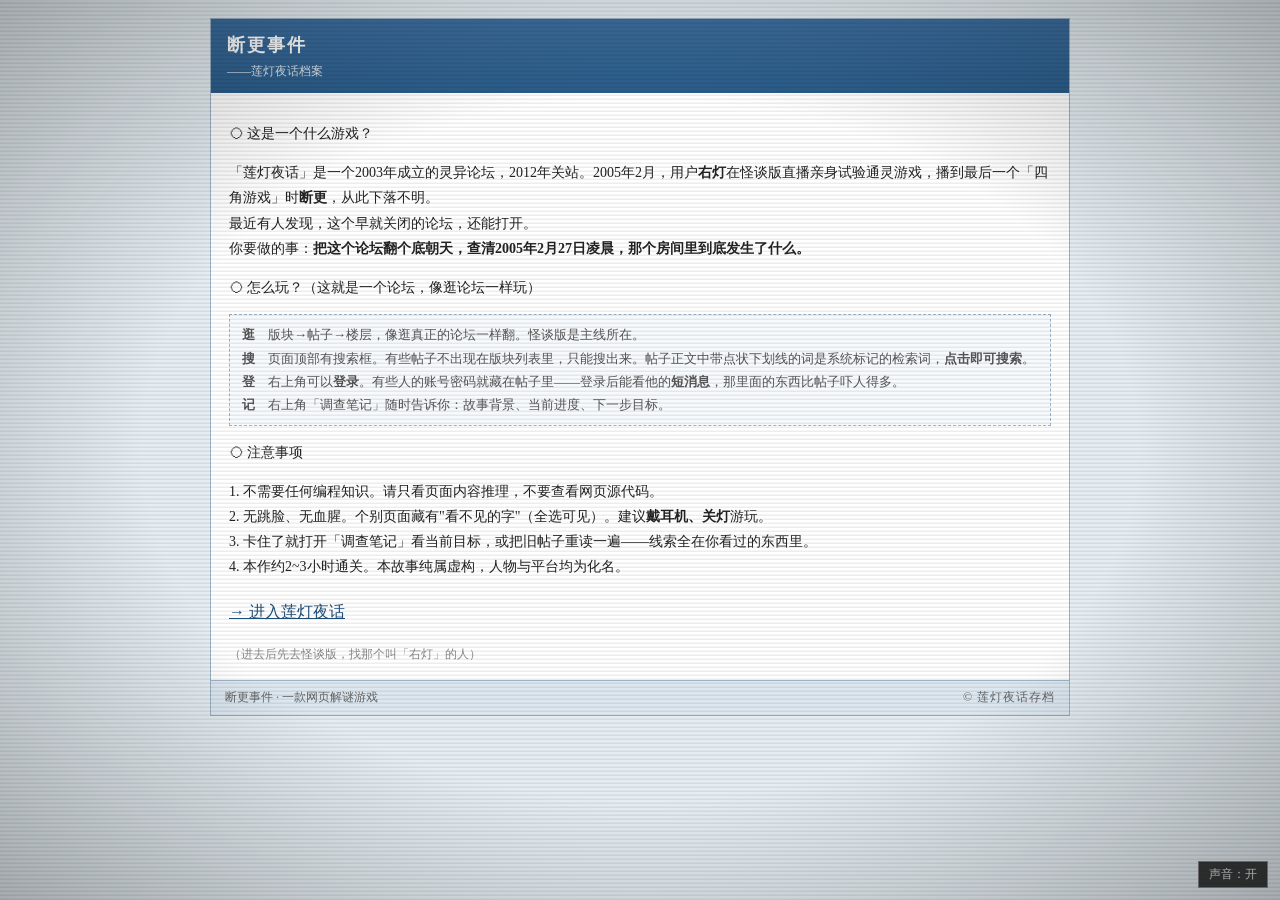
==== site/index.html @ c98d0acc "断更事件：网页恐怖解谜游戏（论坛SPA完整版） - 仿2005 Discuz! 论坛SPA：版块/帖子/登录/短消息/回收站/搜索 - 左央事件化名改编：主帖断更失踪 + 36份关键文档 + 第37楼" ====
<!DOCTYPE html>
<html lang="zh-CN">
<head>
<meta charset="UTF-8">
<title>断更事件——莲灯夜话档案</title>
<link rel="stylesheet" href="assets/style.css">
</head>
<body class="t1">
<div class="wrap">
  <div class="site-head">
    <div class="site-name">断更事件</div>
    <div class="site-sub">——莲灯夜话档案</div>
  </div>
  <div class="content">
    <p style="margin:14px 0;">◯ 这是一个什么游戏？</p>
    <p>「莲灯夜话」是一个2003年成立的灵异论坛，2012年关站。2005年2月，用户<b>右灯</b>在怪谈版直播亲身试验通灵游戏，播到最后一个「四角游戏」时<b>断更</b>，从此下落不明。</p>
    <p>最近有人发现，这个早就关闭的论坛，还能打开。</p>
    <p>你要做的事：<b>把这个论坛翻个底朝天，查清2005年2月27日凌晨，那个房间里到底发生了什么。</b></p>

    <p style="margin:14px 0;">◯ 怎么玩？（这就是一个论坛，像逛论坛一样玩）</p>
    <div class="quote">
      <p><b>逛</b>　版块→帖子→楼层，像逛真正的论坛一样翻。怪谈版是主线所在。</p>
      <p><b>搜</b>　页面顶部有搜索框。有些帖子不出现在版块列表里，只能搜出来。帖子正文中带<span class="hw">点状下划线</span>的词是系统标记的检索词，<b>点击即可搜索</b>。</p>
      <p><b>登</b>　右上角可以<b>登录</b>。有些人的账号密码就藏在帖子里——登录后能看他的<b>短消息</b>，那里面的东西比帖子吓人得多。</p>
      <p><b>记</b>　右上角「调查笔记」随时告诉你：故事背景、当前进度、下一步目标。</p>
    </div>

    <p style="margin:14px 0;">◯ 注意事项</p>
    <p>1. 不需要任何编程知识。请只看页面内容推理，不要查看网页源代码。</p>
    <p>2. 无跳脸、无血腥。个别页面藏有"看不见的字"（全选可见）。建议<b>戴耳机、关灯</b>游玩。</p>
    <p>3. 卡住了就打开「调查笔记」看当前目标，或把旧帖子重读一遍——线索全在你看过的东西里。</p>
    <p>4. 本作约2~3小时通关。本故事纯属虚构，人物与平台均为化名。</p>

    <p style="margin:18px 0; font-size:16px;"><a href="bbs/index.html">→ 进入莲灯夜话</a></p>
    <p class="stamp">（进去后先去怪谈版，找那个叫「右灯」的人）</p>
  </div>
  <div class="site-foot">
    <span>断更事件 · 一款网页解谜游戏</span>
    <span class="pager">© 莲灯夜话存档</span>
  </div>
</div>

<script src="assets/audio.js"></script>
</body>
</html>
---- site/assets/style.css ----
/* ===== 莲灯夜话存档站 · 三层主题 ===== */
/* T1: 2005年论坛正常配色 / T2: 陈旧暗黄 / T3: 崩坏暗红 */

* { margin: 0; padding: 0; box-sizing: border-box; }

body {
  font-family: SimSun, 宋体, serif;
  font-size: 14px;
  line-height: 1.8;
  background: #E5EDF2;
  color: #222;
}

.wrap {
  max-width: 860px;
  margin: 18px auto;
  background: #fff;
  border: 1px solid #9DB3C5;
}

/* --- 顶部 --- */
.site-head {
  background: linear-gradient(#3D6E9E, #2B5D8A);
  color: #fff;
  padding: 10px 16px;
}
.site-head .site-name { font-size: 18px; font-weight: bold; letter-spacing: 2px; }
.site-head .site-sub { font-size: 12px; opacity: .85; }

.crumbs {
  background: #DCE7F0;
  border-bottom: 1px solid #9DB3C5;
  padding: 5px 14px;
  font-size: 12px;
  color: #555;
}
.crumbs a { color: #1F4E79; }

/* --- 搜索框 --- */
.searchbar {
  padding: 10px 14px;
  border-bottom: 1px solid #C9D6E2;
  background: #F4F8FB;
  font-size: 12px;
}
.searchbar input[type=text] {
  font-family: SimSun, 宋体, serif;
  width: 220px; padding: 3px 6px; font-size: 13px;
  border: 1px solid #9DB3C5; background: #fff;
}
.searchbar button {
  font-family: SimSun, 宋体, serif;
  padding: 3px 14px; font-size: 13px; cursor: pointer;
  border: 1px solid #7A97AD; background: #E9F1F7; color: #1F4E79;
}

/* --- 帖子楼层 --- */
.content { padding: 14px 18px; }

.floor {
  border: 1px solid #C9D6E2;
  margin-bottom: 12px;
  background: #fff;
}
.floor .f-head {
  background: #EDF3F8;
  border-bottom: 1px solid #C9D6E2;
  padding: 4px 10px;
  font-size: 12px;
  color: #666;
  display: flex;
  justify-content: space-between;
}
.floor .f-head .uid { color: #1F4E79; font-weight: bold; }
.floor .f-body { padding: 10px 12px; min-height: 40px; }
.floor .f-body p { margin-bottom: .7em; }

.thread-title {
  font-size: 16px; font-weight: bold; color: #1F4E79;
  border-bottom: 2px solid #2B5D8A;
  padding-bottom: 6px; margin-bottom: 12px;
}

a { color: #1F4E79; text-decoration: underline; }
.del { text-decoration: line-through; color: #999; }
.stamp { color: #888; font-size: 12px; }
.red { color: #B03A2E; }
.quote {
  border: 1px dashed #9DB3C5; background: #F7FAFC;
  padding: 8px 12px; margin: 8px 0; color: #555; font-size: 13px;
}

/* --- 隐藏白字：全选可见 --- */
.ghost { color: #fff; background: #fff; user-select: text; }
.ghost::selection { color: #B03A2E; background: #fff; }

/* --- 页脚 --- */
.site-foot {
  border-top: 1px solid #9DB3C5;
  background: #DCE7F0;
  padding: 6px 14px;
  font-size: 12px;
  color: #666;
  display: flex;
  justify-content: space-between;
}
.site-foot .pager { letter-spacing: 1px; }

/* --- 密码门 --- */
.lockbox {
  border: 1px solid #999; background: #F2F2F2;
  padding: 18px; margin: 20px 0; font-size: 13px;
}
.lockbox input { font-family: SimSun, 宋体, serif; padding: 3px 6px; border: 1px solid #888; }
.lockbox button { font-family: SimSun, 宋体, serif; padding: 3px 12px; cursor: pointer; }
.lock-err { color: #B03A2E; font-size: 12px; margin-top: 6px; display: none; }

/* --- 按钮（P18 下一楼） --- */
.next-floor {
  display: inline-block; margin-top: 10px; padding: 3px 16px;
  border: 1px solid #999; background: #E5E5E5; color: #999;
  font-size: 13px; cursor: not-allowed; text-decoration: none;
}
.next-floor.unlocked {
  border-color: #7A1F1F; background: #2B0D0D; color: #D9A0A0; cursor: pointer;
}

/* ================= T2：陈旧暗黄 ================= */
body.t2 { background: #CFC3A4; color: #2A2419; }
body.t2 .wrap { background: #F1EAD6; border-color: #8A7B57; }
body.t2 .site-head { background: linear-gradient(#6E5F3E, #57492E); }
body.t2 .crumbs { background: #DDD2B2; border-color: #8A7B57; color: #4A4030; }
body.t2 .crumbs a { color: #5A4A1F; }
body.t2 .searchbar { background: #E9E0C6; border-color: #B3A67F; }
body.t2 .searchbar input[type=text] { background: #FBF7EA; border-color: #8A7B57; }
body.t2 .searchbar button { background: #E0D5B4; border-color: #8A7B57; color: #5A4A1F; }
body.t2 .floor { background: #F7F2E2; border-color: #B3A67F; }
body.t2 .floor .f-head { background: #E6DCC0; border-color: #B3A67F; color: #5A5040; }
body.t2 .floor .f-head .uid { color: #5A4A1F; }
body.t2 a { color: #5A4A1F; }
body.t2 .thread-title { color: #5A4A1F; border-color: #57492E; }
body.t2 .site-foot { background: #DDD2B2; border-color: #8A7B57; color: #5A5040; }
body.t2 .quote { background: #EFE8D2; border-color: #8A7B57; color: #4A4030; }
body.t2 .ghost { color: #F7F2E2; background: #F7F2E2; }
body.t2 .ghost::selection { color: #7A1F1F; background: #F7F2E2; }
body.t2 .lockbox { background: #E6DCC0; border-color: #8A7B57; }

/* ================= T3：崩坏暗红 ================= */
body.t3 { background: #070303; color: #A88; }
body.t3 .wrap { background: #120808; border-color: #3A1515; }
body.t3 .site-head { background: linear-gradient(#3A0D0D, #1F0707); }
body.t3 .site-head .site-name { color: #D9A0A0; }
body.t3 .crumbs { background: #1A0A0A; border-color: #3A1515; color: #7A5A5A; }
body.t3 .crumbs a { color: #B03A2E; }
body.t3 .searchbar { background: #150909; border-color: #3A1515; color: #7A5A5A; }
body.t3 .searchbar input[type=text] { background: #0D0505; border-color: #3A1515; color: #C99; }
body.t3 .searchbar button { background: #2B0D0D; border-color: #5A1F1F; color: #D9A0A0; }
body.t3 .floor { background: #150909; border-color: #3A1515; }
body.t3 .floor .f-head { background: #1F0B0B; border-color: #3A1515; color: #7A5A5A; }
body.t3 .floor .f-head .uid { color: #B03A2E; }
body.t3 a { color: #B03A2E; }
body.t3 .thread-title { color: #B03A2E; border-color: #5A1F1F; }
body.t3 .site-foot { background: #1A0A0A; border-color: #3A1515; color: #7A5A5A; }
body.t3 .quote { background: #1A0B0B; border-color: #5A1F1F; color: #9A7A7A; }
body.t3 .ghost { color: #150909; background: #150909; }
body.t3 .ghost::selection { color: #E00; background: #150909; }
body.t3 .lockbox { background: #1A0A0A; border-color: #5A1F1F; color: #A88; }
body.t3 .stamp { color: #6A4A4A; }

/* T3 文字抖动与乱码 */
@keyframes jitter {
  0%, 100% { transform: translate(0, 0); }
  25% { transform: translate(0.4px, -0.3px); }
  50% { transform: translate(-0.4px, 0.2px); }
  75% { transform: translate(0.2px, 0.4px); }
}
body.t3 .floor .f-body { animation: jitter 0.35s infinite; }
body.t3 .corrupt { letter-spacing: 2px; color: #7A1F1F; }

/* ================= 氛围层：CRT扫描线 + 暗角 ================= */
body::before {
  content: "";
  position: fixed; left: 0; top: 0; right: 0; bottom: 0;
  pointer-events: none; z-index: 9998;
  background: repeating-linear-gradient(
    to bottom,
    rgba(0,0,0,0) 0px, rgba(0,0,0,0) 2px,
    rgba(0,0,0,.07) 3px, rgba(0,0,0,.07) 4px
  );
  mix-blend-mode: multiply;
}
body::after {
  content: "";
  position: fixed; left: 0; top: 0; right: 0; bottom: 0;
  pointer-events: none; z-index: 9999;
  background: radial-gradient(ellipse at center,
    rgba(0,0,0,0) 55%, rgba(0,0,0,.28) 100%);
}
body.t2::after {
  background: radial-gradient(ellipse at center,
    rgba(0,0,0,0) 45%, rgba(20,10,0,.45) 100%);
}
body.t3::after {
  background: radial-gradient(ellipse at center,
    rgba(0,0,0,0) 35%, rgba(30,0,0,.62) 100%);
}

/* 灯管闪烁（T2/T3 的 wrap 轻微不稳） */
@keyframes crtflicker {
  0%, 100% { opacity: 1; }
  92% { opacity: 1; }
  93% { opacity: .86; }
  94% { opacity: 1; }
  96% { opacity: .93; }
  97% { opacity: 1; }
}
body.t2 .wrap { animation: crtflicker 7s infinite; }
body.t3 .wrap { animation: crtflicker 4.5s infinite; }

/* ================= 写实配图 ================= */
.photo {
  margin: 10px 0;
  border: 1px solid #6B5B3E;
  background: #111;
  padding: 4px;
  max-width: 100%;
}
.photo img {
  display: block;
  max-width: 100%;
  filter: saturate(.9) contrast(1.03);
}
.photo .cap {
  font-size: 12px; color: #8A7B57; padding: 4px 2px 0;
}
body.t3 .photo { border-color: #3A1515; }
body.t3 .photo img { filter: grayscale(.35) contrast(1.1) brightness(.75); }
body.t3 .photo .cap { color: #7A5A5A; }

/* 已损坏图片占位（P11 删图） */
.photo-broken {
  margin: 10px 0;
  border: 1px dashed #888;
  background:
    repeating-linear-gradient(45deg, #1a1a1a 0 8px, #222 8px 16px);
  color: #777;
  font-size: 12px;
  text-align: center;
  padding: 34px 10px;
}
body.t3 .photo-broken { border-color: #3A1515; color: #6A4A4A; }

/* ================= 声音开关 ================= */
#audio-toggle {
  position: fixed; right: 12px; bottom: 12px; z-index: 10000;
  font-family: SimSun, 宋体, serif; font-size: 12px;
  border: 1px solid #666; background: rgba(20,20,20,.85); color: #aaa;
  padding: 4px 10px; cursor: pointer;
}
#audio-toggle:hover { color: #eee; border-color: #999; }

/* ================= 论坛外壳（仿Discuz楼层） ================= */
.navrow {
  background: #2B5D8A;
  border-top: 1px solid #1F4E79;
  color: #CFE0F0;
  padding: 4px 14px;
  font-size: 12px;
  display: flex;
  justify-content: space-between;
}
.navrow .nav-user { color: #9FC0DC; }

.pages-row {
  background: #F4F8FB;
  border-top: 1px solid #C9D6E2;
  padding: 6px 14px;
  font-size: 12px;
  color: #555;
  text-align: right;
}
.pages-row b { color: #1F4E79; }

/* 楼层 = 左用户栏 + 右内容 */
.floor.postbit {
  display: flex;
  border: 1px solid #B5CFEB;
  margin-bottom: 14px;
  background: #fff;
}
.p-side {
  flex: 0 0 128px;
  background: #EAF1F8;
  border-right: 1px solid #B5CFEB;
  padding: 10px 8px;
  text-align: center;
  font-size: 12px;
}
.p-avatar {
  width: 64px; height: 64px;
  margin: 0 auto 6px;
  color: #fff; font-size: 30px; line-height: 64px;
  border: 1px solid #9DB3C5;
}
.p-uid { font-weight: bold; color: #1F4E79; word-break: break-all; }
.p-title { color: #B03A2E; font-size: 11px; margin: 2px 0 6px; }
.p-meta { color: #777; font-size: 11px; text-align: left; line-height: 1.6; }
.p-main { flex: 1; min-width: 0; }
.p-bar {
  background: #EDF3F8;
  border-bottom: 1px solid #B5CFEB;
  padding: 3px 10px;
  font-size: 12px;
  color: #666;
  display: flex;
  gap: 12px;
}
.p-bar .p-links { margin-left: auto; color: #9AB; }
.p-cont { padding: 10px 12px; min-height: 48px; }
.p-cont p { margin-bottom: .7em; }

/* T2 */
body.t2 .navrow { background: #57492E; border-color: #3E331D; color: #D8CCAA; }
body.t2 .navrow .nav-user { color: #B3A67F; }
body.t2 .pages-row { background: #E9E0C6; border-color: #B3A67F; color: #5A5040; }
body.t2 .pages-row b { color: #5A4A1F; }
body.t2 .floor.postbit { background: #F7F2E2; border-color: #8A7B57; }
body.t2 .p-side { background: #E6DCC0; border-color: #8A7B57; }
body.t2 .p-uid { color: #5A4A1F; }
body.t2 .p-meta { color: #6A5F45; }
body.t2 .p-bar { background: #E6DCC0; border-color: #8A7B57; color: #5A5040; }
body.t2 .p-avatar { border-color: #8A7B57; }

/* T3 */
body.t3 .navrow { background: #1F0707; border-color: #3A1515; color: #7A5A5A; }
body.t3 .navrow .nav-user { color: #5A3A3A; }
body.t3 .pages-row { background: #150909; border-color: #3A1515; color: #6A4A4A; }
body.t3 .pages-row b { color: #B03A2E; }
body.t3 .floor.postbit { background: #150909; border-color: #3A1515; }
body.t3 .p-side { background: #1F0B0B; border-color: #3A1515; }
body.t3 .p-uid { color: #B03A2E; }
body.t3 .p-title { color: #7A2A2A; }
body.t3 .p-meta { color: #5A3A3A; }
body.t3 .p-bar { background: #1F0B0B; border-color: #3A1515; color: #6A4A4A; }
body.t3 .p-bar .p-links { color: #4A2A2A; }
body.t3 .p-avatar { border-color: #3A1515; }

/* ================= 调查笔记 ================= */
#notes-box {
  position: fixed; right: 12px; top: 60px; z-index: 10000;
  width: 230px;
  font-family: SimSun, 宋体, serif; font-size: 12px;
  background: #F5F0DC;
  border: 1px solid #8A7B57;
  box-shadow: 2px 2px 6px rgba(0,0,0,.35);
  color: #3A3222;
}
#notes-head {
  background: #D8CCAA;
  border-bottom: 1px solid #8A7B57;
  padding: 4px 8px;
  cursor: pointer;
  font-weight: bold;
}
#notes-body { padding: 6px 8px; }
.notes-sec { margin-bottom: 6px; line-height: 1.55; }
.notes-goal { color: #7A1F1F; font-weight: bold; }
.notes-recent { color: #777; font-size: 11px; }
body.t3 #notes-box { background: #1A0F0A; border-color: #5A1F1F; color: #A88; }
body.t3 #notes-head { background: #2B0D0D; border-color: #5A1F1F; color: #D9A0A0; }
body.t3 .notes-goal { color: #E00; }
body.t3 .notes-recent { color: #5A3A3A; }
@media (max-width: 1100px) { #notes-box { display: none; } }
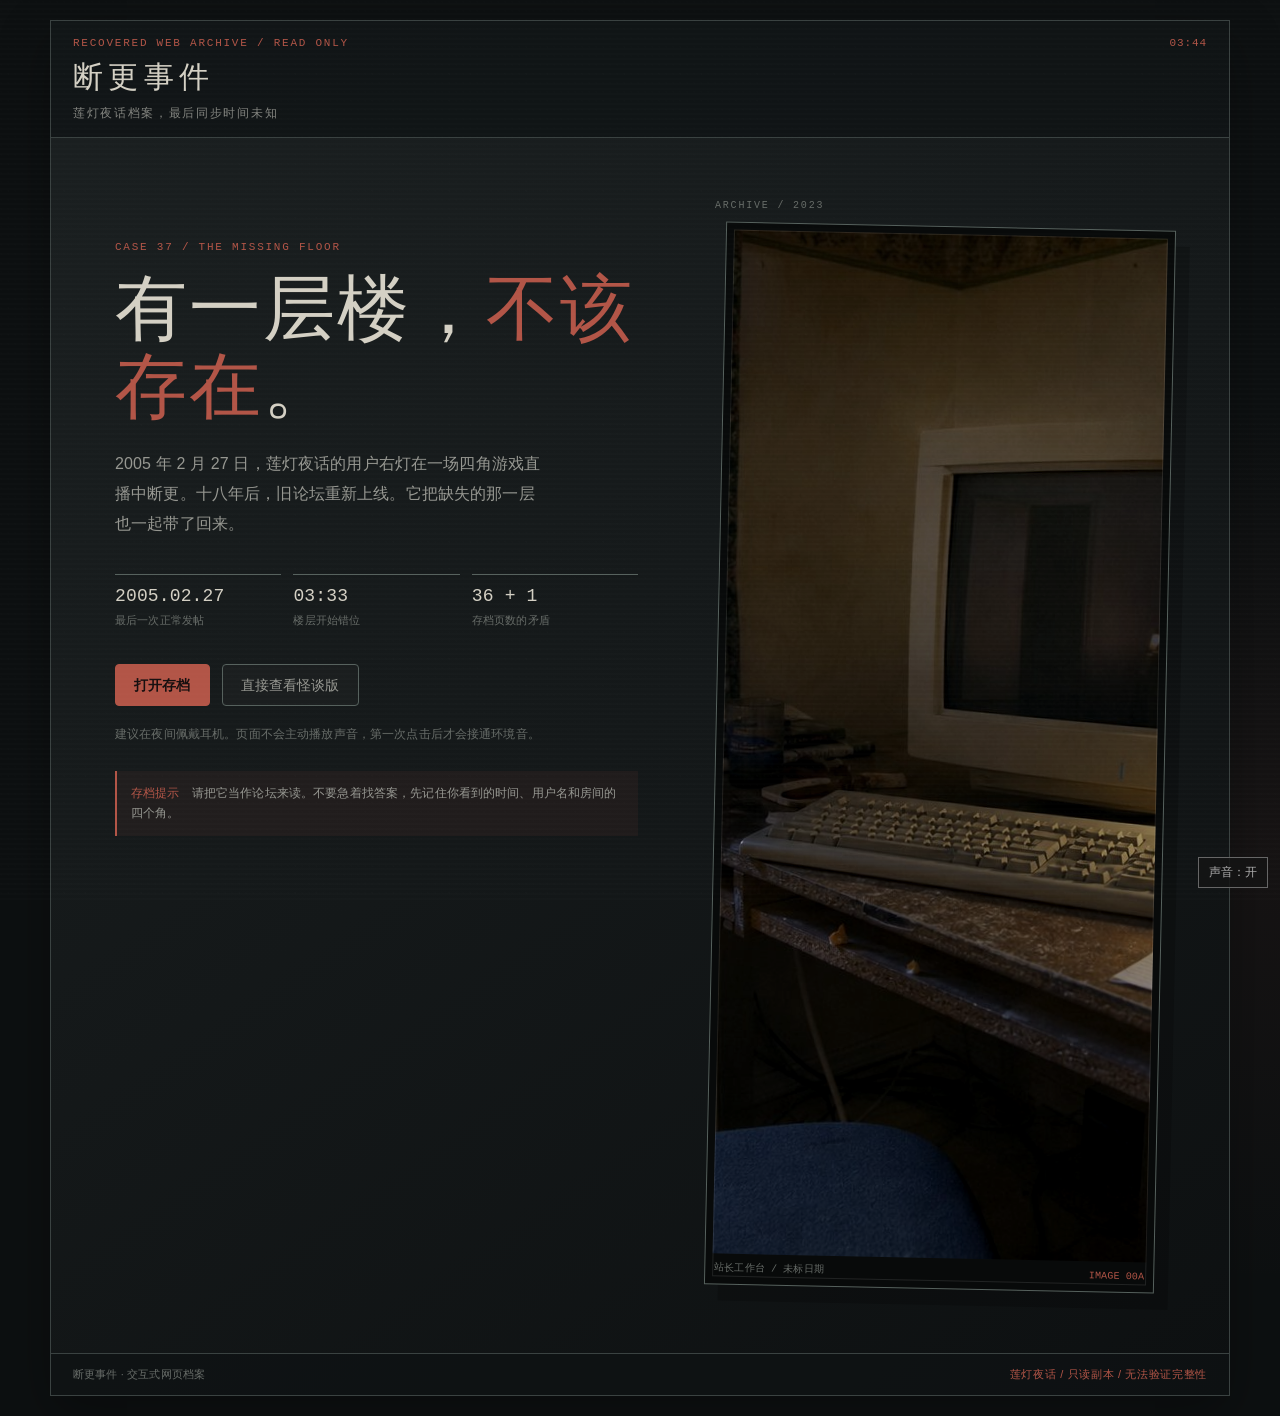
==== commit 21307bf3: "重构论坛恐怖氛围与条件事件" ====
--- a/site/index.html
+++ b/site/index.html
@@ -2,44 +2,59 @@
 <html lang="zh-CN">
 <head>
 <meta charset="UTF-8">
-<title>断更事件——莲灯夜话档案</title>
+<meta name="viewport" content="width=device-width, initial-scale=1">
+<link rel="icon" href="data:,">
+<title>断更事件 - 莲灯夜话档案</title>
 <link rel="stylesheet" href="assets/style.css">
+<link rel="stylesheet" href="assets/atmosphere.css?v=20260824">
 </head>
-<body class="t1">
-<div class="wrap">
-  <div class="site-head">
-    <div class="site-name">断更事件</div>
-    <div class="site-sub">——莲灯夜话档案</div>
-  </div>
-  <div class="content">
-    <p style="margin:14px 0;">◯ 这是一个什么游戏？</p>
-    <p>「莲灯夜话」是一个2003年成立的灵异论坛，2012年关站。2005年2月，用户<b>右灯</b>在怪谈版直播亲身试验通灵游戏，播到最后一个「四角游戏」时<b>断更</b>，从此下落不明。</p>
-    <p>最近有人发现，这个早就关闭的论坛，还能打开。</p>
-    <p>你要做的事：<b>把这个论坛翻个底朝天，查清2005年2月27日凌晨，那个房间里到底发生了什么。</b></p>
+<body class="t1 landing-page">
+<main class="wrap archive-gate" aria-labelledby="gate-title">
+  <header class="site-head">
+    <div>
+      <div class="gate-kicker">Recovered web archive / read only</div>
+      <div class="site-name">断更事件</div>
+      <div class="site-sub">莲灯夜话档案，最后同步时间未知</div>
+    </div>
+    <div class="archive-clock" aria-label="异常时间标记">03:44</div>
+  </header>
 
-    <p style="margin:14px 0;">◯ 怎么玩？（这就是一个论坛，像逛论坛一样玩）</p>
-    <div class="quote">
-      <p><b>逛</b>　版块→帖子→楼层，像逛真正的论坛一样翻。怪谈版是主线所在。</p>
-      <p><b>搜</b>　页面顶部有搜索框。有些帖子不出现在版块列表里，只能搜出来。帖子正文中带<span class="hw">点状下划线</span>的词是系统标记的检索词，<b>点击即可搜索</b>。</p>
-      <p><b>登</b>　右上角可以<b>登录</b>。有些人的账号密码就藏在帖子里——登录后能看他的<b>短消息</b>，那里面的东西比帖子吓人得多。</p>
-      <p><b>记</b>　右上角「调查笔记」随时告诉你：故事背景、当前进度、下一步目标。</p>
+  <section class="content gate-content">
+    <div class="gate-grid">
+      <div class="gate-copy">
+        <div class="gate-kicker">CASE 37 / THE MISSING FLOOR</div>
+        <h1 id="gate-title">有一层楼，<em>不该存在</em>。</h1>
+        <p class="gate-lede">2005 年 2 月 27 日，莲灯夜话的用户右灯在一场四角游戏直播中断更。十八年后，旧论坛重新上线。它把缺失的那一层也一起带了回来。</p>
+
+        <div class="gate-facts" aria-label="档案摘要">
+          <div class="gate-fact"><b>2005.02.27</b><span>最后一次正常发帖</span></div>
+          <div class="gate-fact"><b>03:33</b><span>楼层开始错位</span></div>
+          <div class="gate-fact"><b>36 + 1</b><span>存档页数的矛盾</span></div>
+        </div>
+
+        <div class="gate-actions">
+          <a class="gate-enter" href="bbs/index.html">打开存档</a>
+          <a class="gate-secondary" href="bbs/index.html#/board/guaitan">直接查看怪谈版</a>
+        </div>
+        <p class="gate-note">建议在夜间佩戴耳机。页面不会主动播放声音，第一次点击后才会接通环境音。</p>
+        <div class="archive-warning"><b>存档提示</b>　请把它当作论坛来读。不要急着找答案，先记住你看到的时间、用户名和房间的四个角。</div>
+      </div>
+
+      <div class="gate-media">
+        <figure>
+          <img src="assets/img/crt-v2.jpg" width="1536" height="1024" alt="昏暗房间里的一台老式 CRT 电脑，屏幕反射出一条敞开的门" fetchpriority="high">
+          <figcaption><span>站长工作台 / 未标日期</span><b>IMAGE 00A</b></figcaption>
+        </figure>
+      </div>
     </div>
+  </section>
 
-    <p style="margin:14px 0;">◯ 注意事项</p>
-    <p>1. 不需要任何编程知识。请只看页面内容推理，不要查看网页源代码。</p>
-    <p>2. 无跳脸、无血腥。个别页面藏有"看不见的字"（全选可见）。建议<b>戴耳机、关灯</b>游玩。</p>
-    <p>3. 卡住了就打开「调查笔记」看当前目标，或把旧帖子重读一遍——线索全在你看过的东西里。</p>
-    <p>4. 本作约2~3小时通关。本故事纯属虚构，人物与平台均为化名。</p>
-
-    <p style="margin:18px 0; font-size:16px;"><a href="bbs/index.html">→ 进入莲灯夜话</a></p>
-    <p class="stamp">（进去后先去怪谈版，找那个叫「右灯」的人）</p>
-  </div>
-  <div class="site-foot">
-    <span>断更事件 · 一款网页解谜游戏</span>
-    <span class="pager">© 莲灯夜话存档</span>
-  </div>
-</div>
-
-<script src="assets/audio.js"></script>
+  <footer class="site-foot">
+    <span>断更事件 · 交互式网页档案</span>
+    <span class="pager">莲灯夜话 / 只读副本 / 无法验证完整性</span>
+  </footer>
+</main>
+<script src="assets/atmosphere-state.js?v=2"></script>
+<script src="assets/audio.js?v=20260824"></script>
 </body>
 </html>
--- a/site/assets/atmosphere.css
+++ b/site/assets/atmosphere.css
@@ -0,0 +1,708 @@
+/*
+ * Archive noir layer
+ * The forum keeps its old information architecture, but the presentation is
+ * treated as a recovered machine: dark phosphor, paper dust, and one rust-red
+ * warning colour.  This file intentionally sits after the legacy skin.
+ */
+:root {
+  --ink: #0d1011;
+  --ink-soft: #14181a;
+  --panel: #1a1f20;
+  --panel-raised: #222829;
+  --paper: #d4d0c4;
+  --paper-dim: #969791;
+  --paper-faint: #676c68;
+  --line: #3a4241;
+  --line-strong: #56615d;
+  --accent: #b25547;
+  --accent-dim: #713b35;
+  --cold: #9fb4ae;
+  --radius: 4px;
+  --shadow: 0 18px 50px rgba(0, 0, 0, .32);
+}
+
+html { background: var(--ink); }
+
+body,
+body.t1,
+body.t2,
+body.t3 {
+  min-height: 100dvh;
+  background:
+    radial-gradient(ellipse at 50% -10%, rgba(112, 132, 125, .12), transparent 48%),
+    radial-gradient(ellipse at 100% 60%, rgba(177, 78, 65, .06), transparent 38%),
+    var(--ink);
+  color: var(--paper);
+  font-family: "Microsoft YaHei", "Noto Sans CJK SC", SimSun, sans-serif;
+  font-size: 14px;
+  line-height: 1.72;
+  letter-spacing: .01em;
+}
+
+body.t2 {
+  --ink: #151311;
+  --ink-soft: #1c1916;
+  --panel: #28231d;
+  --panel-raised: #312b22;
+  --paper: #d7d0bd;
+  --paper-dim: #a99e86;
+  --paper-faint: #736c5c;
+  --line: #554b3c;
+  --line-strong: #74654d;
+  --cold: #c2b69c;
+  background:
+    radial-gradient(ellipse at 55% -10%, rgba(206, 173, 111, .12), transparent 48%),
+    radial-gradient(ellipse at 100% 80%, rgba(177, 78, 65, .08), transparent 38%),
+    var(--ink);
+}
+
+body.t3 {
+  --ink: #100c0d;
+  --ink-soft: #160f10;
+  --panel: #211416;
+  --panel-raised: #2c191b;
+  --paper: #d1c0bd;
+  --paper-dim: #9b7773;
+  --paper-faint: #634b4a;
+  --line: #4c292a;
+  --line-strong: #74403e;
+  --cold: #b99994;
+  background:
+    radial-gradient(ellipse at 50% -10%, rgba(157, 51, 50, .17), transparent 48%),
+    radial-gradient(ellipse at 100% 70%, rgba(177, 78, 65, .10), transparent 42%),
+    var(--ink);
+}
+
+/* Fixed atmosphere layers. They never sit on scrolling containers. */
+body::before {
+  z-index: 9998;
+  opacity: .34;
+  mix-blend-mode: screen;
+  background:
+    repeating-linear-gradient(to bottom, transparent 0, transparent 3px, rgba(183, 196, 189, .045) 4px, transparent 5px),
+    radial-gradient(ellipse at center, transparent 40%, rgba(0, 0, 0, .32) 100%);
+}
+
+body::after {
+  z-index: 9999;
+  opacity: .22;
+  background:
+    radial-gradient(circle at 20% 20%, rgba(255, 255, 255, .035) 0 1px, transparent 1px),
+    radial-gradient(circle at 80% 70%, rgba(255, 255, 255, .025) 0 1px, transparent 1px);
+  background-size: 7px 9px, 11px 13px;
+  pointer-events: none;
+}
+
+a { color: var(--cold); text-decoration-color: rgba(159, 180, 174, .45); text-underline-offset: 3px; }
+a:hover, a:focus-visible { color: var(--accent); text-decoration-color: var(--accent); }
+button, input, textarea { font: inherit; }
+button { color: var(--paper); }
+button:focus-visible, a:focus-visible, input:focus-visible, textarea:focus-visible {
+  outline: 2px solid var(--accent);
+  outline-offset: 2px;
+}
+
+/* ---- Landing / archive gate ---- */
+.wrap {
+  width: min(1180px, calc(100% - 40px));
+  max-width: none;
+  margin: 20px auto;
+  background: transparent;
+  border: 0;
+}
+.archive-gate {
+  min-height: calc(100dvh - 40px);
+  display: grid;
+  grid-template-rows: auto 1fr auto;
+  border: 1px solid var(--line);
+  background: linear-gradient(145deg, rgba(28, 33, 34, .94), rgba(13, 16, 17, .98));
+  box-shadow: var(--shadow);
+  overflow: hidden;
+}
+.archive-gate .site-head {
+  display: flex;
+  align-items: baseline;
+  justify-content: space-between;
+  gap: 20px;
+  padding: 15px 22px 13px;
+  background: rgba(14, 18, 19, .7);
+  border-bottom: 1px solid var(--line);
+}
+.archive-gate .site-name {
+  color: var(--paper);
+  font-family: SimSun, "Noto Serif CJK SC", serif;
+  font-size: clamp(20px, 3vw, 30px);
+  font-weight: normal;
+  letter-spacing: .18em;
+}
+.archive-gate .site-sub { color: var(--paper-dim); font-size: 12px; letter-spacing: .14em; }
+.gate-kicker { color: var(--accent); font: 11px/1.4 ui-monospace, SFMono-Regular, Consolas, monospace; letter-spacing: .16em; text-transform: uppercase; }
+.archive-gate .content { padding: clamp(24px, 5vw, 72px); }
+.gate-grid { display: grid; grid-template-columns: minmax(0, 1fr) minmax(320px, .86fr); gap: clamp(28px, 6vw, 90px); align-items: start; min-height: 470px; }
+.gate-copy { max-width: 610px; padding-top: 38px; }
+.gate-copy h1 { margin: 16px 0 22px; color: var(--paper); font-family: SimSun, "Noto Serif CJK SC", serif; font-size: clamp(34px, 6vw, 72px); font-weight: normal; line-height: 1.08; letter-spacing: .03em; }
+.gate-copy h1 em { color: var(--accent); font-style: normal; }
+.gate-lede { max-width: 48ch; color: var(--paper-dim); font-size: 16px; line-height: 1.9; }
+.gate-facts { display: grid; grid-template-columns: repeat(3, minmax(0, 1fr)); gap: 12px; margin: 34px 0; max-width: 540px; }
+.gate-fact { padding-top: 10px; border-top: 1px solid var(--line-strong); }
+.gate-fact b { display: block; color: var(--paper); font: 18px/1.3 ui-monospace, SFMono-Regular, Consolas, monospace; }
+.gate-fact span { display: block; margin-top: 3px; color: var(--paper-faint); font-size: 11px; }
+.gate-actions { display: flex; flex-wrap: wrap; gap: 12px; align-items: center; }
+.gate-enter, .gate-secondary {
+  display: inline-flex; align-items: center; justify-content: center; min-height: 42px;
+  padding: 0 18px; border: 1px solid var(--line-strong); border-radius: var(--radius);
+  text-decoration: none; cursor: pointer; transition: transform .25s ease, border-color .25s ease, background .25s ease;
+}
+.gate-enter { background: var(--accent); border-color: var(--accent); color: #160f0f; font-weight: 700; }
+.gate-enter:hover, .gate-enter:focus-visible { background: #c66a5c; border-color: #c66a5c; color: #160f0f; transform: translateY(-2px); }
+.gate-secondary { color: var(--paper-dim); background: rgba(255, 255, 255, .02); }
+.gate-secondary:hover, .gate-secondary:focus-visible { background: rgba(255, 255, 255, .06); color: var(--paper); transform: translateY(-2px); }
+.gate-note { margin-top: 18px; color: var(--paper-faint); font-size: 12px; }
+.gate-media { position: relative; min-width: 0; margin-top: 24px; }
+.gate-media::before { content: "ARCHIVE / 2023"; position: absolute; top: -25px; left: 0; color: var(--paper-faint); font: 10px/1 ui-monospace, SFMono-Regular, Consolas, monospace; letter-spacing: .18em; }
+.gate-media figure { position: relative; margin: 0; border: 1px solid var(--line-strong); background: #080a0a; padding: 7px; transform: rotate(1.2deg); box-shadow: 14px 16px 0 rgba(0, 0, 0, .22); }
+.gate-media figure::after { content: ""; position: absolute; inset: 7px; border: 1px solid rgba(255, 255, 255, .10); pointer-events: none; }
+.gate-media img { display: block; width: 100%; aspect-ratio: 3 / 2; object-fit: cover; filter: saturate(.72) contrast(1.08) brightness(.72); }
+.gate-media figcaption { display: flex; justify-content: space-between; gap: 12px; padding: 8px 2px 1px; color: var(--paper-faint); font: 10px/1.4 ui-monospace, SFMono-Regular, Consolas, monospace; }
+.gate-media figcaption b { color: var(--accent); font-weight: normal; }
+.archive-gate .site-foot { display: flex; justify-content: space-between; gap: 14px; padding: 11px 22px; border-top: 1px solid var(--line); background: rgba(14, 18, 19, .74); color: var(--paper-faint); font-size: 11px; }
+.archive-gate .site-foot .pager { color: var(--accent); letter-spacing: .06em; }
+.archive-warning { margin-top: 26px; padding: 12px 14px; border-left: 2px solid var(--accent); background: rgba(178, 85, 71, .07); color: var(--paper-dim); font-size: 12px; }
+.archive-warning b { color: var(--accent); font-weight: normal; }
+
+/* ---- Forum shell ---- */
+#topbar, #navbar, #crumbs, #view, #footer, .searchform-wrap {
+  width: min(1180px, calc(100% - 40px));
+  max-width: none;
+  margin-left: auto; margin-right: auto;
+}
+#topbar {
+  margin-top: 20px; padding: 16px 20px 13px;
+  display: flex; align-items: flex-end; justify-content: space-between; gap: 20px;
+  border: 1px solid var(--line-strong); border-bottom: 0; border-radius: var(--radius) var(--radius) 0 0;
+  background: linear-gradient(135deg, rgba(35, 43, 43, .98), rgba(17, 21, 22, .98));
+  box-shadow: var(--shadow);
+}
+#logo { min-width: 0; }
+#logo-name { color: var(--paper); font-family: SimSun, "Noto Serif CJK SC", serif; font-size: clamp(21px, 3vw, 31px); font-weight: normal; letter-spacing: .20em; }
+#logo-sub { display: block; margin: 4px 0 0; color: var(--paper-faint); font: 10px/1.4 ui-monospace, SFMono-Regular, Consolas, monospace; letter-spacing: .08em; }
+#userbar { color: var(--paper-dim); font-size: 12px; white-space: nowrap; }
+#userbar a { color: var(--cold); }
+#navbar {
+  display: flex; align-items: center; justify-content: space-between; gap: 18px;
+  min-height: 38px; padding: 5px 14px;
+  border: 1px solid var(--line); border-top-color: var(--line-strong);
+  background: rgba(23, 28, 29, .98); color: var(--paper-dim); font-size: 12px;
+}
+#nav-links { min-width: 0; overflow-x: auto; white-space: nowrap; scrollbar-width: thin; }
+#nav-links a { color: var(--paper-dim); text-decoration: none; }
+#nav-links a:hover, #nav-links a:focus-visible { color: var(--accent); }
+#online-stat { flex: 0 0 auto; color: var(--paper-faint); font: 11px/1.2 ui-monospace, SFMono-Regular, Consolas, monospace; }
+#online-stat b { color: var(--accent); font-weight: normal; }
+#crumbs {
+  padding: 8px 14px; border: 1px solid var(--line); border-top: 0;
+  background: rgba(16, 20, 21, .96); color: var(--paper-faint); font-size: 11px;
+}
+#crumbs a { color: var(--cold); }
+.searchform-wrap {
+  display: flex; align-items: center; flex-wrap: wrap; gap: 8px;
+  padding: 10px 14px; border: 1px solid var(--line); border-top: 0;
+  background: rgba(27, 32, 33, .96) !important; border-color: var(--line) !important; color: var(--paper-dim); font-size: 12px;
+}
+.searchform-wrap input[type=text], #search-input {
+  width: min(360px, 54vw); min-height: 29px; padding: 4px 8px;
+  border: 1px solid var(--line-strong); border-radius: 2px; background: #101415; color: var(--paper);
+}
+.searchform-wrap button, #search-btn {
+  min-height: 29px; padding: 3px 13px; border: 1px solid var(--line-strong); border-radius: 2px;
+  background: var(--panel-raised); color: var(--paper); cursor: pointer;
+}
+.searchform-wrap button:hover, .searchform-wrap button:focus-visible { border-color: var(--accent); color: var(--accent); }
+.search-hint { color: var(--paper-faint) !important; }
+#view {
+  min-height: 520px; padding: 18px;
+  border: 1px solid var(--line-strong); border-top: 0;
+  background: linear-gradient(180deg, rgba(24, 29, 30, .98), rgba(17, 21, 22, .98));
+  color: var(--paper);
+  box-shadow: var(--shadow);
+}
+#footer { display: flex; justify-content: center; flex-wrap: wrap; gap: 16px; padding: 13px 8px 24px; color: var(--paper-faint); font: 10px/1.4 ui-monospace, SFMono-Regular, Consolas, monospace; text-align: center; }
+
+/* Tables remain tables on desktop, but read like an old archive rather than a
+   bright admin panel. */
+table.bbs { width: 100%; border-collapse: separate; border-spacing: 0; font-size: 13px; }
+table.bbs th { padding: 9px 10px; border: 1px solid var(--line); border-right: 0; background: rgba(48, 57, 56, .72); color: var(--paper-dim); font: 11px/1.4 ui-monospace, SFMono-Regular, Consolas, monospace; letter-spacing: .06em; }
+table.bbs th:last-child { border-right: 1px solid var(--line); }
+table.bbs td { padding: 11px 10px; border-left: 1px solid var(--line); border-bottom: 1px solid var(--line); background: rgba(27, 32, 33, .72); color: var(--paper); vertical-align: top; }
+table.bbs tr td:last-child { border-right: 1px solid var(--line); }
+table.bbs tr.alt td { background: rgba(32, 38, 38, .72); }
+table.bbs tr:hover td { background: rgba(178, 85, 71, .07); }
+.board-name { color: var(--paper); font-size: 15px; }
+.board-desc, .lastpost, .search-result-item .snippet, .pm-time { color: var(--paper-faint); }
+.thread-title-cell a { color: var(--cold); }
+.sticky-badge, .jing-badge { color: var(--accent); font: 10px/1.2 ui-monospace, SFMono-Regular, Consolas, monospace; }
+.quote { margin: 14px 0; padding: 12px 14px; border: 1px solid var(--line); border-left: 2px solid var(--line-strong); background: rgba(12, 15, 16, .46); color: var(--paper-dim); }
+.quote b { color: var(--paper); }
+.thread-head-bar { display: flex; justify-content: space-between; gap: 12px; align-items: baseline; margin: 0 0 14px; padding: 0 0 11px; border-bottom: 1px solid var(--line-strong); color: var(--paper); font-family: SimSun, "Noto Serif CJK SC", serif; font-size: 19px; font-weight: normal; }
+.thread-head-bar .stamp { color: var(--paper-faint); font: 10px/1.4 ui-monospace, SFMono-Regular, Consolas, monospace; white-space: nowrap; }
+.floor.postbit { display: grid; grid-template-columns: 148px minmax(0, 1fr); margin-bottom: 12px; border: 1px solid var(--line); background: rgba(23, 28, 29, .84); }
+.p-side { padding: 12px 10px; border-right: 1px solid var(--line); background: rgba(37, 44, 43, .48); text-align: center; }
+.p-avatar { width: 52px; height: 52px; margin: 0 auto 7px; border: 1px solid var(--line-strong); border-radius: 2px; color: var(--paper); font-family: SimSun, serif; font-size: 25px; line-height: 52px; filter: saturate(.55); }
+.p-uid { color: var(--cold); font-size: 12px; word-break: break-all; }
+.p-uid a { color: inherit; }
+.p-title { color: var(--accent); font-size: 10px; }
+.p-meta { margin-top: 7px; color: var(--paper-faint); font: 10px/1.6 ui-monospace, SFMono-Regular, Consolas, monospace; text-align: left; }
+.p-main { min-width: 0; }
+.p-bar { display: flex; gap: 12px; padding: 5px 10px; border-bottom: 1px solid var(--line); background: rgba(39, 46, 45, .58); color: var(--paper-faint); font: 10px/1.4 ui-monospace, SFMono-Regular, Consolas, monospace; }
+.p-links { margin-left: auto; color: var(--paper-faint); }
+.p-cont { padding: 13px 14px 16px; min-height: 56px; }
+.p-cont p { margin: 0 0 .85em; }
+.p-cont p:last-child { margin-bottom: 0; }
+.p-cont .photo { max-width: 760px; margin: 15px 0 3px; border-color: var(--line-strong); background: #080909; padding: 6px; }
+.p-cont .photo img { width: 100%; max-height: 620px; object-fit: cover; filter: saturate(.72) contrast(1.08) brightness(.82); }
+.photo .cap { color: var(--paper-faint); font: 10px/1.5 ui-monospace, SFMono-Regular, Consolas, monospace; }
+.photo-broken { margin: 14px 0; padding: 40px 12px; border: 1px dashed var(--line-strong); background: repeating-linear-gradient(135deg, rgba(255,255,255,.025) 0 7px, transparent 7px 14px); color: var(--paper-faint); text-align: center; font: 11px/1.4 ui-monospace, SFMono-Regular, Consolas, monospace; }
+.hw { border-bottom: 1px dotted var(--accent); color: var(--paper); cursor: pointer; }
+.hw:hover { color: var(--accent); background: rgba(178, 85, 71, .11); }
+.sigline { margin-top: 12px; padding-top: 8px; border-top: 1px dashed var(--line); color: var(--paper-faint); font-size: 11px; }
+.sigline br { display: none; }
+.sigline::before { content: "签名 / "; color: var(--accent); font: 10px/1 ui-monospace, SFMono-Regular, Consolas, monospace; }
+.red { color: var(--accent) !important; }
+.ghost { color: transparent !important; background: transparent !important; user-select: text; border-bottom: 1px dotted var(--accent); }
+.ghost::selection { color: var(--accent); background: rgba(178, 85, 71, .16); }
+.corrupt { color: var(--accent); letter-spacing: .12em; }
+
+/* Controls and believable state feedback */
+.reply-box, .login-panel { max-width: 760px; margin: 20px 0 0; padding: 14px; border: 1px solid var(--line); background: rgba(27, 32, 33, .72); }
+.reply-box textarea, .login-panel input { width: 100%; padding: 8px; border: 1px solid var(--line-strong); border-radius: 2px; background: #101415; color: var(--paper); }
+.reply-box textarea { min-height: 92px; resize: vertical; }
+.reply-box button, .login-panel button { margin-top: 8px; min-height: 32px; padding: 4px 16px; border: 1px solid var(--line-strong); border-radius: 2px; background: var(--panel-raised); color: var(--paper); cursor: pointer; }
+.reply-box button:hover, .login-panel button:hover { border-color: var(--accent); color: var(--accent); }
+.reply-note, .login-tip { color: var(--paper-faint); font-size: 11px; }
+.login-panel { width: min(380px, 100%); margin: 34px auto; }
+.login-panel h3 { color: var(--paper); font-family: SimSun, serif; font-weight: normal; }
+.login-panel input { margin-bottom: 9px; }
+.login-err { margin-top: 8px; color: var(--accent); font-size: 12px; }
+.pm-tabs { padding-bottom: 10px; border-bottom: 1px solid var(--line); color: var(--paper-dim); }
+.pm-tabs a { color: var(--cold); }
+.pm-unread { color: var(--accent); }
+.search-result-item { padding: 13px 5px; border-bottom: 1px solid var(--line); }
+.search-result-item > a { color: var(--cold); font-size: 15px !important; }
+mark { padding: 0 2px; background: rgba(178, 85, 71, .20); color: var(--paper); }
+.next-floor { display: inline-flex; margin-top: 12px; padding: 5px 12px; border: 1px solid var(--line-strong); border-radius: 2px; background: rgba(255,255,255,.02); color: var(--paper-faint); cursor: not-allowed; text-decoration: none; }
+.next-floor.unlocked { border-color: var(--accent); background: rgba(178, 85, 71, .12); color: var(--accent); cursor: pointer; }
+
+/* Notes are a drawer, not a walkthrough overlay. */
+#notes-box {
+  position: fixed; right: 18px; top: 74px; z-index: 10001; width: min(300px, calc(100vw - 36px));
+  max-height: min(500px, calc(100dvh - 110px)); overflow: auto;
+  border: 1px solid var(--line-strong); border-radius: var(--radius); background: rgba(22, 27, 27, .96); color: var(--paper-dim); box-shadow: var(--shadow); font-size: 12px;
+}
+#notes-head { padding: 9px 11px; border-bottom: 1px solid var(--line); background: rgba(44, 53, 51, .74); color: var(--paper); cursor: pointer; font: 11px/1.4 ui-monospace, SFMono-Regular, Consolas, monospace; letter-spacing: .08em; }
+#notes-body { padding: 10px 11px 12px; }
+.notes-sec { margin-bottom: 9px; line-height: 1.6; }
+.notes-sec:last-child { margin-bottom: 0; }
+.notes-goal { color: var(--accent); font-weight: normal; }
+.notes-recent { color: var(--paper-faint); font-size: 11px; }
+.notes-hint { display: inline-flex; margin-top: 7px; padding: 3px 8px; border: 1px solid var(--line); border-radius: 2px; background: transparent; color: var(--paper-dim); cursor: pointer; font-size: 11px; }
+.notes-hint:hover { border-color: var(--accent); color: var(--accent); }
+
+/* Route transitions and subtle anomalies */
+#view.route-enter { animation: view-arrive .42s cubic-bezier(.22, .8, .24, 1); }
+@keyframes view-arrive { from { opacity: .35; transform: translateY(4px); } to { opacity: 1; transform: translateY(0); } }
+#anomaly-overlay { display: none; position: fixed; inset: 0; z-index: 12000; pointer-events: none; background: rgba(3, 5, 5, .68); }
+#anomaly-overlay.is-visible { display: block; animation: anomaly-in .18s ease-out both; }
+#anomaly-overlay .anomaly-image { position: absolute; left: 50%; top: 50%; width: min(620px, 82vw); max-height: 78vh; object-fit: cover; transform: translate(-50%, -50%); border: 1px solid rgba(207, 192, 184, .32); filter: saturate(.35) contrast(1.2) brightness(.58); box-shadow: 0 0 80px rgba(0,0,0,.9); }
+#anomaly-overlay .anomaly-note { position: absolute; left: 50%; bottom: 12vh; transform: translateX(-50%); color: rgba(210, 192, 186, .72); font: 11px/1.4 ui-monospace, SFMono-Regular, Consolas, monospace; letter-spacing: .16em; }
+@keyframes anomaly-in { from { opacity: 0; } to { opacity: 1; } }
+.presence-warning { margin: 0 0 14px; padding: 7px 10px; border-left: 2px solid var(--accent); background: rgba(178, 85, 71, .07); color: var(--paper-dim); font: 11px/1.5 ui-monospace, SFMono-Regular, Consolas, monospace; }
+.presence-warning b { color: var(--accent); font-weight: normal; }
+.archive-clock { color: var(--accent); font: 11px/1 ui-monospace, SFMono-Regular, Consolas, monospace; letter-spacing: .08em; }
+.t37-watch .photo img { filter: saturate(.18) contrast(1.28) brightness(.45); transform: scale(1.015); transition: filter 1.2s ease, transform 3s ease; }
+.t37-watch .thread-head-bar { color: #d7bcb8; }
+.t37-watch .threshold-post { box-shadow: inset 2px 0 0 var(--accent), 0 0 34px rgba(178, 85, 71, .07); }
+.sc-tint { filter: saturate(.22) contrast(1.25) brightness(.52) sepia(.22) !important; }
+#archive-presence { margin-left: auto; color: var(--paper-faint); font: 10px/1.2 ui-monospace, SFMono-Regular, Consolas, monospace; letter-spacing: .04em; white-space: nowrap; }
+.notes-count { color: var(--accent); }
+.board-tools { display: flex; align-items: center; flex-wrap: wrap; gap: 7px; margin: 0 0 10px; padding: 8px 10px; border: 1px solid var(--line); background: rgba(12, 15, 16, .38); color: var(--paper-faint); font: 10px/1.3 ui-monospace, SFMono-Regular, Consolas, monospace; }
+.board-tools button { padding: 3px 8px; border: 1px solid var(--line); border-radius: 2px; background: transparent; color: var(--paper-dim); cursor: pointer; font: inherit; }
+.board-tools button:hover, .board-tools button.active { border-color: var(--accent); color: var(--accent); }
+table.bbs tr.is-read td { color: var(--paper-dim); }
+table.bbs tr.is-read .thread-title-cell a { color: var(--paper-dim); }
+.p-links button { padding: 0; border: 0; background: transparent; color: inherit; cursor: pointer; font: inherit; }
+.p-links button + button { margin-left: 9px; }
+.p-links button:hover, .p-links button:focus-visible { color: var(--accent); }
+.threshold-post { border-color: var(--accent-dim) !important; box-shadow: inset 2px 0 0 var(--accent-dim); }
+.threshold-post .p-bar { background: rgba(178, 85, 71, .08); }
+.pm-security { margin: 0 0 12px; padding: 8px 10px; border-left: 2px solid var(--line-strong); background: rgba(12, 15, 16, .34); color: var(--paper-faint); font: 10px/1.5 ui-monospace, SFMono-Regular, Consolas, monospace; }
+.login-panel label { display: block; margin: 0 0 3px; color: var(--paper-dim); font-size: 11px; }
+.search-head { display: flex; align-items: end; justify-content: space-between; gap: 12px; padding-bottom: 11px; border-bottom: 1px solid var(--line-strong); }
+.search-head h2 { margin: 6px 0 0; color: var(--paper); font-family: SimSun, serif; font-size: 20px; font-weight: normal; }
+.search-meta { padding: 11px 2px; color: var(--paper-dim); font-size: 12px; }
+.search-meta b { color: var(--paper); font-weight: normal; }
+.search-result-item .result-kind { margin-bottom: 3px; color: var(--paper-faint); font: 10px/1.3 ui-monospace, SFMono-Regular, Consolas, monospace; letter-spacing: .06em; }
+.result-flag { margin-left: 5px; color: var(--accent); }
+.search-result-item .result-meta { margin-top: 5px; color: var(--paper-faint); font: 10px/1.4 ui-monospace, SFMono-Regular, Consolas, monospace; }
+.search-empty { margin: 14px 0; padding: 28px 18px; border: 1px dashed var(--line-strong); background: rgba(12, 15, 16, .38); color: var(--paper-dim); }
+.search-empty strong { color: var(--paper); font-family: SimSun, serif; font-size: 17px; font-weight: normal; }
+.search-empty p { margin: 8px 0 0; }
+.search-history { display: flex; align-items: center; flex-wrap: wrap; gap: 10px; margin-top: 16px; padding-top: 11px; border-top: 1px solid var(--line); color: var(--paper-faint); font: 10px/1.4 ui-monospace, SFMono-Regular, Consolas, monospace; }
+.search-history a { color: var(--paper-dim); }
+.search-history a:hover { color: var(--accent); }
+body[data-archive-depth="2"] #topbar { border-color: var(--line-strong); }
+body[data-archive-depth="3"] #topbar { box-shadow: 0 18px 58px rgba(116, 32, 31, .22), var(--shadow); }
+body[data-archive-depth="3"] #logo-name { color: #d7bcb8; }
+body[data-archive-depth="3"] #view { background: linear-gradient(180deg, rgba(31, 18, 19, .98), rgba(15, 11, 12, .98)); }
+
+/* Explicit mobile fallback for every dense desktop composition. */
+@media (max-width: 760px) {
+  body { font-size: 13px; }
+  .wrap, #topbar, #navbar, #crumbs, #view, #footer, .searchform-wrap { width: calc(100% - 20px); }
+  .wrap { margin: 10px auto; }
+  .archive-gate { min-height: calc(100dvh - 20px); }
+  .archive-gate .site-head { display: block; padding: 13px 15px; }
+  .archive-gate .site-sub { display: block; margin-top: 5px; }
+  .archive-gate .content { padding: 28px 18px 34px; }
+  .gate-grid { display: block; min-height: 0; }
+  .gate-copy { padding-top: 0; }
+  .gate-copy h1 { font-size: clamp(36px, 13vw, 58px); }
+  .gate-lede { font-size: 14px; }
+  .gate-facts { gap: 8px; margin: 25px 0; }
+  .gate-fact b { font-size: 15px; }
+  .gate-media { margin: 50px 10px 0; }
+  .gate-media::before { top: -20px; }
+  .archive-gate .site-foot { display: block; padding: 10px 15px; }
+  .archive-gate .site-foot .pager { display: block; margin-top: 4px; }
+  #topbar { display: block; margin-top: 10px; padding: 14px 14px 12px; }
+  #logo-name { font-size: 23px; }
+  #logo-sub { white-space: normal; }
+  #userbar { margin-top: 12px; white-space: normal; }
+  #navbar { overflow: hidden; padding: 6px 10px; }
+  #online-stat { display: none; }
+  #archive-presence { display: none; }
+  #crumbs { padding: 7px 10px; white-space: nowrap; overflow: hidden; text-overflow: ellipsis; }
+  .searchform-wrap { display: grid; grid-template-columns: minmax(0, 1fr) auto; gap: 6px; padding: 9px 10px; }
+  .searchform-wrap > :first-child { grid-column: 1 / -1; }
+  .searchform-wrap input[type=text], #search-input { width: 100%; }
+  .search-hint { grid-column: 1 / -1; white-space: nowrap; overflow: hidden; text-overflow: ellipsis; }
+  #view { padding: 10px; min-height: 460px; }
+  table.bbs { display: block; overflow: visible; }
+  table.bbs tr { display: grid; grid-template-columns: minmax(0, 1fr) auto; }
+  table.bbs th { display: none; }
+  table.bbs td { min-width: 0; padding: 9px 8px; border-right: 1px solid var(--line); }
+  table.bbs td:nth-child(2), table.bbs td:nth-child(3) { display: none; }
+  table.bbs td:last-child { grid-column: 1 / -1; padding-top: 5px; border-top: 0; font-size: 11px; }
+  table.bbs td:last-child br { display: none; }
+  table.bbs td:last-child a { margin-right: 8px; }
+  .board-desc { line-height: 1.45; }
+  .thread-head-bar { display: block; font-size: 17px; }
+  .thread-head-bar .stamp { display: block; margin: 7px 0 0; white-space: normal; }
+  .floor.postbit { display: block; }
+  .p-side { display: grid; grid-template-columns: auto minmax(0, 1fr); grid-template-rows: auto auto; gap: 0 9px; align-items: center; padding: 8px; border-right: 0; border-bottom: 1px solid var(--line); text-align: left; }
+  .p-avatar { grid-row: 1 / span 2; width: 42px; height: 42px; margin: 0; font-size: 20px; line-height: 42px; text-align: center; }
+  .p-uid { align-self: end; }
+  .p-title { align-self: start; }
+  .p-meta { grid-column: 2; margin: 0; font-size: 9px; }
+  .p-cont { padding: 11px 10px 13px; }
+  .p-cont .photo img { max-height: 460px; }
+  .p-bar { gap: 7px; }
+  .p-links { font-size: 0; }
+  .p-links::after { content: "操作"; font-size: 10px; }
+  #notes-box { display: block !important; right: 10px; bottom: 58px; top: auto; width: min(320px, calc(100vw - 20px)); max-height: 45dvh; }
+  #footer { padding-bottom: 70px; }
+  #audio-toggle { right: 10px; bottom: 10px; }
+  #anomaly-overlay .anomaly-image { width: 90vw; max-height: 62vh; }
+}
+
+@media (prefers-reduced-motion: reduce) {
+  *, *::before, *::after { animation-duration: .001ms !important; animation-iteration-count: 1 !important; scroll-behavior: auto !important; transition-duration: .001ms !important; }
+}
+
+/* ========================================================================
+   Forum reframe
+   The legacy skin remains loaded for its structural defaults, but this layer
+   owns the visible forum surface.  It is a cold monitor room, not a beige
+   paper panel floating in a black void.
+   ======================================================================== */
+.forum-page,
+.forum-page.t1,
+.forum-page.t2,
+.forum-page.t3 {
+  --ink: #0b1011;
+  --ink-soft: #111819;
+  --surface: #151d1d;
+  --surface-raised: #1b2524;
+  --surface-deep: #0f1516;
+  --paper: #c7cbc0;
+  --paper-dim: #929b94;
+  --paper-faint: #606a65;
+  --line: #303c39;
+  --line-strong: #52615b;
+  --accent: #a85a4c;
+  --accent-dim: #6d3b35;
+  --cold: #9db6ad;
+  --ambient-opacity: .18;
+  min-height: 100dvh;
+  background: var(--ink) !important;
+  color: var(--paper) !important;
+  font-family: "Microsoft YaHei", "Noto Sans CJK SC", SimSun, sans-serif;
+}
+.forum-page.t2 {
+  --ink: #0b1112;
+  --ink-soft: #121a1a;
+  --surface: #172121;
+  --surface-raised: #202b29;
+  --surface-deep: #101819;
+  --paper: #c3c9bf;
+  --paper-dim: #8c9890;
+  --paper-faint: #5d6a63;
+  --line: #34423d;
+  --line-strong: #5d7166;
+  --cold: #a6bdb1;
+  --ambient-opacity: .28;
+}
+.forum-page.t3 {
+  --ink: #0b0d0f;
+  --ink-soft: #121416;
+  --surface: #171b1d;
+  --surface-raised: #202629;
+  --surface-deep: #0e1113;
+  --paper: #c8c7c1;
+  --paper-dim: #928d8c;
+  --paper-faint: #5d5c5b;
+  --line: #3d3737;
+  --line-strong: #6c4946;
+  --cold: #aab7b2;
+  --accent: #b05b4e;
+  --accent-dim: #713d39;
+  --ambient-opacity: .36;
+}
+.forum-page * { box-sizing: border-box; }
+.forum-page a { color: var(--cold); text-decoration-color: rgba(157, 182, 173, .42); }
+.forum-page a:hover, .forum-page a:focus-visible { color: var(--accent); text-decoration-color: var(--accent); }
+
+/* The room behind the forum is made from the same recovered photographs as
+   the posts.  Opacity is deliberately low: the player should notice a shape
+   in the periphery, not see a decorative wallpaper. */
+#archive-ambient { position: fixed; inset: 0; z-index: 0; overflow: hidden; pointer-events: none; background: #0b1011; }
+#archive-ambient .ambient-photo,
+#archive-ambient .ambient-shadow,
+#archive-ambient .ambient-scratch { position: absolute; display: block; pointer-events: none; }
+#archive-ambient .ambient-photo {
+  inset: -5%;
+  background: linear-gradient(90deg, rgba(8, 12, 13, .68), rgba(8, 12, 13, .40) 48%, rgba(8, 12, 13, .74)), url("img/crt-v2.jpg") center / cover;
+  filter: grayscale(.58) contrast(1.16) brightness(.55) blur(1.5px);
+  opacity: var(--ambient-opacity);
+  transform: scale(1.04);
+  transition: opacity 1.6s ease, filter 1.6s ease, background-image 1.6s ease;
+}
+.forum-page.t2 #archive-ambient .ambient-photo {
+  background-image: linear-gradient(90deg, rgba(7, 12, 12, .62), rgba(7, 12, 12, .34) 50%, rgba(7, 12, 12, .70)), url("img/corner-v2.jpg");
+  filter: grayscale(.42) contrast(1.2) brightness(.50) blur(2px);
+}
+.forum-page.t3 #archive-ambient .ambient-photo {
+  background-image: linear-gradient(90deg, rgba(8, 10, 12, .56), rgba(8, 10, 12, .28) 50%, rgba(8, 10, 12, .66)), url("img/crossroad-v2.jpg");
+  filter: grayscale(.64) contrast(1.30) brightness(.42) blur(2.5px);
+}
+#archive-ambient .ambient-shadow {
+  right: -9vw; bottom: -16vh; width: 48vw; height: 70vh;
+  background: radial-gradient(ellipse at 45% 60%, rgba(4, 7, 7, .78), transparent 63%);
+  opacity: .72;
+  transform: rotate(-7deg);
+}
+.forum-page.t2 #archive-ambient .ambient-shadow { opacity: .88; }
+.forum-page.t3 #archive-ambient .ambient-shadow { opacity: .96; background: radial-gradient(ellipse at 45% 58%, rgba(4, 5, 7, .92), transparent 62%); }
+#archive-ambient .ambient-scratch {
+  inset: 0;
+  opacity: .24;
+  background: repeating-linear-gradient(93deg, transparent 0 31vw, rgba(177, 184, 173, .04) 31.08vw 31.12vw, transparent 31.2vw 62vw);
+  mix-blend-mode: screen;
+}
+.forum-page.t3 #archive-ambient .ambient-scratch { opacity: .42; background: repeating-linear-gradient(90deg, transparent 0 22vw, rgba(176, 77, 67, .06) 22.05vw 22.11vw, transparent 22.2vw 47vw); }
+.forum-page::before { opacity: .20; mix-blend-mode: screen; }
+.forum-page::after { opacity: .16; }
+
+/* Three-column archive shell. The centre remains a real BBS, while the side
+   rails make the page feel like a monitored machine rather than a component. */
+.forum-frame {
+  position: relative;
+  z-index: 2;
+  width: min(1500px, calc(100% - 48px));
+  margin: 24px auto 34px;
+}
+#topbar,
+#navbar,
+#crumbs,
+#view,
+#footer { width: 100%; max-width: none; margin-left: 0; margin-right: 0; }
+#topbar {
+  display: flex; align-items: flex-end; justify-content: space-between; gap: 20px;
+  min-height: 78px; padding: 16px 20px 13px;
+  border: 1px solid var(--line-strong); border-bottom: 0; border-radius: 3px 3px 0 0;
+  background: linear-gradient(135deg, rgba(24, 33, 33, .98), rgba(13, 18, 19, .98)) !important;
+  border-color: var(--line-strong) !important;
+  box-shadow: 0 18px 50px rgba(3, 7, 7, .34);
+}
+#logo-name { color: var(--paper) !important; font-family: SimSun, "Noto Serif CJK SC", serif; font-size: clamp(22px, 2.3vw, 30px); font-weight: normal; letter-spacing: .18em; }
+#logo-sub { display: block; margin: 5px 0 0; color: var(--paper-faint) !important; font: 10px/1.4 ui-monospace, SFMono-Regular, Consolas, monospace; letter-spacing: .07em; }
+#userbar { color: var(--paper-dim) !important; font-size: 12px; white-space: nowrap; }
+#userbar a { color: var(--cold) !important; }
+.forum-grid { display: grid; grid-template-columns: 178px minmax(0, 1fr) 220px; gap: 14px; align-items: start; }
+.forum-column { min-width: 0; }
+#navbar {
+  display: flex; align-items: center; justify-content: space-between; gap: 18px;
+  min-height: 38px; padding: 6px 13px;
+  border: 1px solid var(--line); border-top-color: var(--line-strong);
+  background: rgba(19, 27, 27, .98) !important; color: var(--paper-dim) !important; font-size: 12px;
+}
+#nav-links { min-width: 0; overflow-x: auto; white-space: nowrap; scrollbar-width: thin; }
+#nav-links a { color: var(--paper-dim) !important; text-decoration: none; }
+#nav-links a:hover, #nav-links a:focus-visible { color: var(--accent) !important; }
+#online-stat { flex: 0 0 auto; color: var(--paper-faint) !important; font: 10px/1.2 ui-monospace, SFMono-Regular, Consolas, monospace; }
+#online-stat b { color: var(--accent) !important; font-weight: normal; }
+#crumbs { padding: 8px 13px; border: 1px solid var(--line); border-top: 0; background: rgba(14, 20, 20, .98) !important; color: var(--paper-faint) !important; font-size: 11px; }
+#crumbs a { color: var(--cold) !important; }
+.searchform-wrap {
+  width: 100% !important; max-width: none !important; margin: 0 !important; display: flex; align-items: center; flex-wrap: wrap; gap: 8px;
+  padding: 10px 13px; border: 1px solid var(--line) !important; border-top: 0; background: rgba(22, 31, 31, .98) !important; color: var(--paper-dim) !important; font-size: 12px;
+}
+.searchform-wrap input[type=text], #search-input { width: min(360px, 54vw); min-height: 29px; padding: 4px 8px; border: 1px solid var(--line-strong) !important; border-radius: 2px; background: var(--surface-deep) !important; color: var(--paper) !important; }
+.searchform-wrap input::placeholder { color: var(--paper-faint); }
+.searchform-wrap button, #search-btn { min-height: 29px; padding: 3px 13px; border: 1px solid var(--line-strong) !important; border-radius: 2px; background: var(--surface-raised) !important; color: var(--paper) !important; cursor: pointer; }
+.searchform-wrap button:hover, .searchform-wrap button:focus-visible { border-color: var(--accent) !important; color: var(--accent) !important; }
+.search-hint { color: var(--paper-faint) !important; }
+#view { min-height: 560px; padding: 18px; border: 1px solid var(--line-strong) !important; border-top: 0; background: linear-gradient(180deg, rgba(23, 31, 31, .98), rgba(15, 21, 22, .98)) !important; color: var(--paper) !important; box-shadow: 0 18px 50px rgba(3, 7, 7, .30); }
+#footer { display: flex; justify-content: space-between; flex-wrap: wrap; gap: 12px; padding: 12px 5px 23px; color: var(--paper-faint) !important; font: 10px/1.4 ui-monospace, SFMono-Regular, Consolas, monospace; }
+#footer span:last-child { color: var(--accent); }
+
+/* Reassert one coherent palette over the old skin's tier selectors. */
+.forum-page #view,
+.forum-page.t2 #view,
+.forum-page.t3 #view,
+.forum-page table.bbs td,
+.forum-page.t2 table.bbs td,
+.forum-page.t3 table.bbs td,
+.forum-page .floor.postbit,
+.forum-page.t2 .floor.postbit,
+.forum-page.t3 .floor.postbit { background-color: var(--surface) !important; color: var(--paper) !important; border-color: var(--line) !important; }
+.forum-page table.bbs th,
+.forum-page.t2 table.bbs th,
+.forum-page.t3 table.bbs th { background: rgba(44, 55, 53, .70) !important; color: var(--paper-dim) !important; border-color: var(--line) !important; }
+.forum-page table.bbs tr.alt td { background: rgba(26, 36, 35, .92) !important; }
+.forum-page table.bbs tr:hover td { background: rgba(168, 90, 76, .10) !important; }
+.forum-page .board-name { color: var(--paper) !important; }
+.forum-page .board-desc, .forum-page .lastpost, .forum-page .search-result-item .snippet, .forum-page .pm-time { color: var(--paper-faint) !important; }
+.forum-page #view a,
+.forum-page .board-name a,
+.forum-page .lastpost a,
+.forum-page .thread-title-cell a,
+.forum-page .search-result-item > a { color: var(--cold) !important; }
+.forum-page #view .red,
+.forum-page #view .corrupt,
+.forum-page #view .result-flag { color: var(--accent) !important; }
+.forum-page #view .hw { color: var(--paper) !important; border-bottom-color: var(--accent) !important; }
+.forum-page #navbar, .forum-page #crumbs { border-color: var(--line) !important; }
+.forum-page #navbar { border-top-color: var(--line-strong) !important; }
+.forum-page .quote { background: rgba(12, 18, 18, .62) !important; color: var(--paper-dim) !important; border-color: var(--line) !important; }
+.forum-page .thread-head-bar { color: var(--paper) !important; border-color: var(--line-strong) !important; }
+.forum-page .thread-head-bar .stamp { color: var(--paper-faint) !important; }
+.forum-page .p-side { background: rgba(35, 46, 44, .46) !important; border-color: var(--line) !important; }
+.forum-page .p-bar { background: rgba(38, 49, 47, .55) !important; border-color: var(--line) !important; color: var(--paper-faint) !important; }
+.forum-page .p-uid { color: var(--cold) !important; }
+.forum-page .p-title { color: var(--accent) !important; }
+.forum-page .p-meta, .forum-page .sigline { color: var(--paper-faint) !important; }
+.forum-page .reply-box, .forum-page .login-panel { background: rgba(24, 34, 33, .82) !important; border-color: var(--line) !important; }
+.forum-page .reply-box textarea, .forum-page .login-panel input { background: var(--surface-deep) !important; border-color: var(--line-strong) !important; color: var(--paper) !important; }
+.forum-page .reply-box button, .forum-page .login-panel button { background: var(--surface-raised) !important; border-color: var(--line-strong) !important; color: var(--paper) !important; }
+.forum-page .login-panel h3 { color: var(--paper) !important; }
+.forum-page .login-tip, .forum-page .reply-note { color: var(--paper-faint) !important; }
+
+/* Side rails */
+.archive-rail { position: sticky; top: 18px; min-width: 0; color: var(--paper-dim); }
+.rail-block { margin-bottom: 12px; padding: 12px 11px; border: 1px solid var(--line); background: rgba(17, 25, 25, .88); box-shadow: 0 12px 30px rgba(3, 7, 7, .18); }
+.rail-kicker, .rail-label { color: var(--paper-faint); font: 10px/1.3 ui-monospace, SFMono-Regular, Consolas, monospace; letter-spacing: .10em; }
+.rail-site { margin: 6px 0 10px; color: var(--paper); font: 12px/1.2 ui-monospace, SFMono-Regular, Consolas, monospace; letter-spacing: .12em; }
+.rail-status { display: flex; align-items: center; gap: 7px; color: var(--cold); font-size: 11px; }
+.status-mark { width: 6px; height: 6px; border-radius: 50%; background: var(--accent); box-shadow: 0 0 0 3px rgba(168, 90, 76, .12); }
+.rail-time { margin-top: 7px; color: var(--paper); font: 12px/1.7 ui-monospace, SFMono-Regular, Consolas, monospace; }
+.rail-time b { color: var(--accent); font-weight: normal; }
+.rail-depth { margin-top: 5px; color: var(--accent); font-size: 13px; }
+.rail-copy { margin-top: 7px; color: var(--paper-faint); font: 10px/1.55 ui-monospace, SFMono-Regular, Consolas, monospace; }
+.rail-warning { border-left: 2px solid var(--accent); }
+.rail-warning p, .rail-footnote p { margin-top: 7px; color: var(--paper-faint); font-size: 11px; line-height: 1.65; }
+.monitor-state { margin-top: 6px; color: var(--paper); font-size: 12px; }
+.monitor-bars { display: flex; align-items: end; gap: 3px; height: 27px; margin: 10px 0 2px; border-bottom: 1px solid var(--line); }
+.monitor-bars i { display: block; flex: 1; height: 28%; background: var(--line-strong); animation: monitor-breathe 3.6s ease-in-out infinite; }
+.monitor-bars i:nth-child(2), .monitor-bars i:nth-child(6) { height: 52%; animation-delay: -.8s; }
+.monitor-bars i:nth-child(3), .monitor-bars i:nth-child(7) { height: 78%; animation-delay: -1.6s; }
+.monitor-bars i:nth-child(4) { height: 42%; animation-delay: -2.2s; }
+.forum-page.t2 .monitor-bars i, .forum-page.t3 .monitor-bars i { background: var(--accent-dim); }
+.forum-page.t3 .monitor-bars i:nth-child(3), .forum-page.t3 .monitor-bars i:nth-child(7) { background: var(--accent); }
+@keyframes monitor-breathe { 0%, 100% { opacity: .50; transform: scaleY(.78); } 50% { opacity: .92; transform: scaleY(1); } }
+.event-log-list { margin-top: 8px; color: var(--paper-faint); font: 10px/1.6 ui-monospace, SFMono-Regular, Consolas, monospace; }
+.event-log-entry { padding: 6px 0; border-top: 1px solid rgba(82, 97, 91, .45); }
+.event-log-entry:first-child { border-top: 0; padding-top: 0; }
+.event-log-entry b { display: block; color: var(--accent); font-weight: normal; }
+.event-log-entry span { display: block; color: var(--paper-dim); }
+
+/* Existing notes become a quiet instrument panel instead of a bright sticky card. */
+.forum-page #notes-box { right: max(14px, calc((100vw - 1500px) / 2)); top: auto; bottom: 18px; width: 230px; max-height: min(390px, calc(100dvh - 50px)); border-color: var(--line-strong); border-radius: 2px; background: rgba(15, 22, 22, .95); box-shadow: 0 16px 40px rgba(3, 7, 7, .36); }
+.forum-page #notes-head { background: rgba(35, 46, 44, .74); color: var(--paper); }
+
+/* Conditions and event surfaces. */
+#archive-event-root { position: fixed; inset: 0; z-index: 11000; pointer-events: none; }
+.archive-toast { position: fixed; right: 18px; bottom: 18px; width: min(330px, calc(100vw - 36px)); padding: 12px 14px; border: 1px solid var(--line-strong); border-left: 2px solid var(--accent); background: rgba(14, 21, 21, .97); color: var(--paper-dim); box-shadow: 0 18px 48px rgba(2, 5, 5, .46); pointer-events: auto; animation: event-arrive .36s cubic-bezier(.22, .8, .24, 1) both; }
+.archive-toast b { display: block; margin-bottom: 4px; color: var(--accent); font: 10px/1.2 ui-monospace, SFMono-Regular, Consolas, monospace; letter-spacing: .08em; font-weight: normal; }
+.archive-toast p { margin: 0; font-size: 12px; line-height: 1.65; }
+.archive-toast a, .archive-toast button { display: inline-block; margin-top: 8px; padding: 3px 8px; border: 1px solid var(--line); background: transparent; color: var(--cold); font-size: 11px; cursor: pointer; text-decoration: none; }
+.archive-toast button { font-family: inherit; }
+.archive-toast a:hover, .archive-toast button:hover { border-color: var(--accent); color: var(--accent); }
+.archive-modal-backdrop { position: fixed; inset: 0; display: grid; place-items: center; padding: 20px; background: rgba(5, 8, 8, .74); pointer-events: auto; animation: event-fade .22s ease both; }
+.archive-modal { width: min(470px, 100%); border: 1px solid var(--line-strong); background: var(--surface); box-shadow: 0 24px 80px rgba(2, 5, 5, .62); animation: event-arrive .30s cubic-bezier(.22, .8, .24, 1) both; }
+.archive-modal-head { display: flex; justify-content: space-between; gap: 14px; padding: 10px 13px; border-bottom: 1px solid var(--line); background: rgba(39, 50, 48, .66); color: var(--paper); font: 11px/1.3 ui-monospace, SFMono-Regular, Consolas, monospace; }
+.archive-modal-head b { color: var(--accent); font-weight: normal; }
+.archive-modal-body { padding: 18px 16px 14px; color: var(--paper-dim); }
+.archive-modal-body h2 { margin: 0 0 10px; color: var(--paper); font-family: SimSun, serif; font-size: 19px; font-weight: normal; }
+.archive-modal-body p { margin: 0 0 10px; line-height: 1.75; }
+.archive-modal-body .modal-stamp { color: var(--paper-faint); font: 10px/1.5 ui-monospace, SFMono-Regular, Consolas, monospace; }
+.archive-modal-actions { display: flex; justify-content: flex-end; gap: 8px; padding: 10px 13px 13px; border-top: 1px solid var(--line); }
+.archive-modal-actions button { min-height: 30px; padding: 3px 12px; border: 1px solid var(--line-strong); background: var(--surface-raised); color: var(--paper); cursor: pointer; }
+.archive-modal-actions button:hover, .archive-modal-actions button:focus-visible { border-color: var(--accent); color: var(--accent); }
+@keyframes event-arrive { from { opacity: 0; transform: translateY(8px); } to { opacity: 1; transform: translateY(0); } }
+@keyframes event-fade { from { opacity: 0; } to { opacity: 1; } }
+
+@media (min-width: 1101px) {
+  .forum-page .archive-toast { right: max(252px, calc((100vw - 1500px) / 2 + 240px)); }
+}
+
+@media (max-width: 1100px) {
+  .forum-frame { width: min(960px, calc(100% - 24px)); margin-top: 12px; }
+  .forum-grid { grid-template-columns: minmax(0, 1fr); }
+  .archive-rail { display: none; }
+  .forum-page #notes-box { right: 14px; }
+}
+@media (max-width: 760px) {
+  .forum-frame { width: calc(100% - 16px); margin: 8px auto 24px; }
+  #topbar { display: block; min-height: 0; padding: 13px 13px 11px; }
+  #logo-name { font-size: 22px; }
+  #userbar { margin-top: 10px; white-space: normal; }
+  #navbar { min-height: 34px; padding: 6px 9px; }
+  #nav-links { max-width: 100%; }
+  #online-stat { display: none; }
+  #crumbs { padding: 7px 9px; white-space: nowrap; overflow: hidden; text-overflow: ellipsis; }
+  .searchform-wrap { display: grid; grid-template-columns: minmax(0, 1fr) auto; gap: 6px; padding: 9px; }
+  .searchform-wrap > :first-child { grid-column: 1 / -1; }
+  .searchform-wrap input[type=text], #search-input { width: 100%; }
+  .search-hint { grid-column: 1 / -1; white-space: nowrap; overflow: hidden; text-overflow: ellipsis; }
+  #view { min-height: 480px; padding: 11px 9px; }
+  #footer { display: block; padding: 10px 4px 64px; }
+  #footer span { display: block; margin-top: 4px; }
+  .forum-page #notes-box { right: 9px; bottom: 58px; width: min(300px, calc(100vw - 18px)); }
+  .archive-toast { right: 9px; bottom: 58px; width: calc(100vw - 18px); }
+  .archive-modal-backdrop { padding: 10px; }
+}
+
+@media (prefers-reduced-motion: reduce) {
+  #archive-ambient .ambient-photo { transition: none; }
+  .monitor-bars i, .archive-toast, .archive-modal-backdrop, .archive-modal { animation: none !important; }
+}
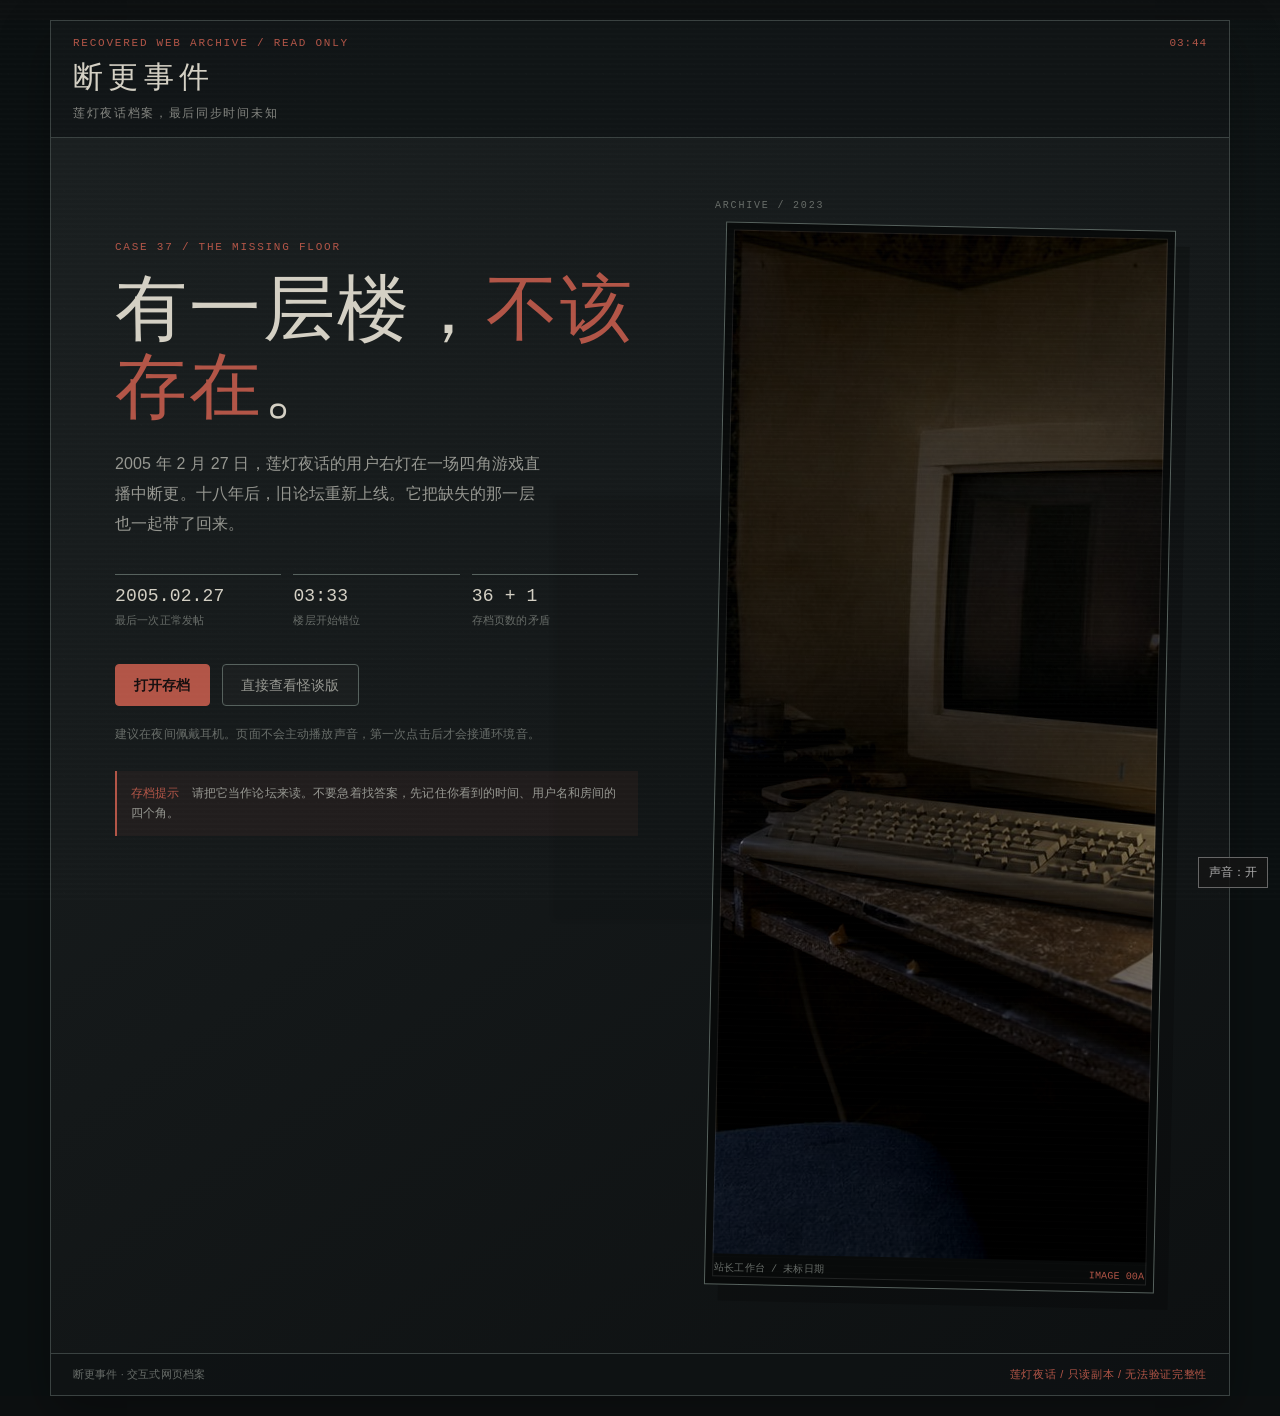
==== commit 76127cd5: "扩充论坛支线并完善结局重玩流程" ====
--- a/site/index.html
+++ b/site/index.html
@@ -6,7 +6,7 @@
 <link rel="icon" href="data:,">
 <title>断更事件 - 莲灯夜话档案</title>
 <link rel="stylesheet" href="assets/style.css">
-<link rel="stylesheet" href="assets/atmosphere.css?v=20260824">
+<link rel="stylesheet" href="assets/atmosphere.css?v=20260824i">
 </head>
 <body class="t1 landing-page">
 <main class="wrap archive-gate" aria-labelledby="gate-title">
@@ -55,6 +55,6 @@
   </footer>
 </main>
 <script src="assets/atmosphere-state.js?v=2"></script>
-<script src="assets/audio.js?v=20260824"></script>
+<script src="assets/audio.js?v=20260824i"></script>
 </body>
 </html>
--- a/site/assets/style.css
+++ b/site/assets/style.css
@@ -345,7 +345,7 @@
 body.t3 .p-bar .p-links { color: #4A2A2A; }
 body.t3 .p-avatar { border-color: #3A1515; }
 
-/* ================= 调查笔记 ================= */
+/* ================= 阅读旁注 ================= */
 #notes-box {
   position: fixed; right: 12px; top: 60px; z-index: 10000;
   width: 230px;
--- a/site/assets/atmosphere.css
+++ b/site/assets/atmosphere.css
@@ -9,6 +9,7 @@
   --ink-soft: #14181a;
   --panel: #1a1f20;
   --panel-raised: #222829;
+  --surface-raised: #222829;
   --paper: #d4d0c4;
   --paper-dim: #969791;
   --paper-faint: #676c68;
@@ -44,6 +45,7 @@
   --ink-soft: #1c1916;
   --panel: #28231d;
   --panel-raised: #312b22;
+  --surface-raised: #312b22;
   --paper: #d7d0bd;
   --paper-dim: #a99e86;
   --paper-faint: #736c5c;
@@ -61,6 +63,7 @@
   --ink-soft: #160f10;
   --panel: #211416;
   --panel-raised: #2c191b;
+  --surface-raised: #2c191b;
   --paper: #d1c0bd;
   --paper-dim: #9b7773;
   --paper-faint: #634b4a;
@@ -291,6 +294,47 @@
 mark { padding: 0 2px; background: rgba(178, 85, 71, .20); color: var(--paper); }
 .next-floor { display: inline-flex; margin-top: 12px; padding: 5px 12px; border: 1px solid var(--line-strong); border-radius: 2px; background: rgba(255,255,255,.02); color: var(--paper-faint); cursor: not-allowed; text-decoration: none; }
 .next-floor.unlocked { border-color: var(--accent); background: rgba(178, 85, 71, .12); color: var(--accent); cursor: pointer; }
+
+/* Old BBS software frequently kept a quiet citation trail below a thread.
+   It makes optional branches discoverable without exposing a progress meter. */
+.related-records {
+  margin: 18px 0 2px;
+  border: 1px solid var(--line);
+  background: rgba(12, 17, 18, .56);
+}
+.related-records-head {
+  display: flex;
+  align-items: baseline;
+  justify-content: space-between;
+  gap: 12px;
+  padding: 8px 11px;
+  border-bottom: 1px solid var(--line);
+  color: var(--paper-dim);
+  font: 10px/1.4 ui-monospace, SFMono-Regular, Consolas, monospace;
+  letter-spacing: .08em;
+}
+.related-records-head small { color: var(--paper-faint); font-size: 9px; letter-spacing: .02em; }
+.related-records-list { display: grid; grid-template-columns: repeat(3, minmax(0, 1fr)); }
+.related-record {
+  display: flex;
+  min-width: 0;
+  justify-content: space-between;
+  gap: 9px;
+  padding: 10px 11px;
+  border-right: 1px solid var(--line);
+  color: var(--paper-dim);
+  text-decoration: none;
+}
+.related-record:last-child { border-right: 0; }
+.related-record:hover, .related-record:focus-visible { background: rgba(178, 85, 71, .08); color: var(--paper); }
+.related-record-copy { min-width: 0; }
+.related-record-copy b, .related-record-copy em { display: block; overflow: hidden; text-overflow: ellipsis; white-space: nowrap; }
+.related-record-copy b { color: var(--cold); font-size: 11px; font-weight: normal; }
+.related-record-copy em { margin-top: 3px; color: var(--paper-faint); font-size: 10px; font-style: normal; }
+.related-record-meta { flex: 0 0 auto; color: var(--paper-faint); font: 9px/1.45 ui-monospace, SFMono-Regular, Consolas, monospace; text-align: right; }
+body.t3 .related-records { border-color: var(--accent-dim); background: rgba(22, 12, 13, .58); }
+body.t3 .related-records-head { border-color: var(--accent-dim); }
+body.t3 .related-record { border-color: var(--accent-dim); }
 
 /* Notes are a drawer, not a walkthrough overlay. */
 #notes-box {
@@ -706,3 +750,581 @@
   #archive-ambient .ambient-photo { transition: none; }
   .monitor-bars i, .archive-toast, .archive-modal-backdrop, .archive-modal { animation: none !important; }
 }
+
+/* ========================================================================
+   Quiet drift
+   The archive never announces a deeper state. It only becomes a little less
+   trustworthy: a duplicated time, a shifted seam, a room that was not there
+   on the first visit. These changes are deliberately low contrast.
+   ======================================================================== */
+.forum-page.t2 {
+  --ink: #0d1515;
+  --ink-soft: #121d1c;
+  --surface: #162120;
+  --surface-raised: #1d2b29;
+  --surface-deep: #0d1717;
+  --paper: #c5cbc0;
+  --paper-dim: #8e9d94;
+  --paper-faint: #5e6b64;
+  --line: #34433f;
+  --line-strong: #637269;
+  --accent: #987265;
+  --accent-dim: #65453e;
+  --cold: #a5b8ac;
+  --ambient-opacity: .30;
+}
+.forum-page.t3 {
+  --ink: #0d1011;
+  --ink-soft: #121719;
+  --surface: #151a1c;
+  --surface-raised: #1d2527;
+  --surface-deep: #0d1214;
+  --paper: #c7c8c1;
+  --paper-dim: #928e8d;
+  --paper-faint: #5d5c5b;
+  --line: #3c3838;
+  --line-strong: #69504c;
+  --accent: #a15d53;
+  --accent-dim: #6b403b;
+  --cold: #aab8b1;
+  --ambient-opacity: .42;
+}
+
+/* The peripheral room is a composition, not a wallpaper. */
+#archive-ambient::before {
+  content: "";
+  position: absolute;
+  right: 7vw;
+  top: 13vh;
+  width: min(250px, 19vw);
+  height: 69vh;
+  opacity: 0;
+  background:
+    linear-gradient(90deg, transparent 0 10%, rgba(159, 177, 168, .16) 10.4% 10.8%, transparent 11.2% 78%, rgba(159, 177, 168, .10) 78.3% 78.8%, transparent 79.2%),
+    linear-gradient(180deg, transparent 0 17%, rgba(159, 177, 168, .11) 17.4% 17.9%, transparent 18.3%),
+    radial-gradient(ellipse at 68% 22%, rgba(197, 205, 193, .11) 0 3%, transparent 4%);
+  filter: blur(2px);
+  mix-blend-mode: screen;
+  pointer-events: none;
+  transition: opacity 1.8s ease, transform 1.8s ease;
+}
+#archive-ambient { background: radial-gradient(ellipse at 50% 100%, rgba(31, 49, 46, .07), transparent 52%), #0b1011; }
+#archive-ambient .ambient-shadow::before {
+  content: "";
+  position: absolute;
+  left: 39%;
+  top: 8%;
+  width: 18%;
+  height: 72%;
+  border-radius: 48% 48% 24% 24%;
+  background: radial-gradient(ellipse at 50% 18%, rgba(4, 6, 7, .72) 0 7%, transparent 8%), linear-gradient(180deg, rgba(4, 6, 7, .48), rgba(4, 6, 7, .78));
+  opacity: 0;
+  filter: blur(11px);
+  transform: translateY(8px);
+  transition: opacity 1.8s ease, transform 2.2s ease;
+}
+.forum-page.t2 #archive-ambient::before { opacity: .16; transform: translateX(-6px); }
+.forum-page.t2 #archive-ambient .ambient-shadow::before { opacity: .10; transform: translateY(3px); }
+.forum-page.t3 #archive-ambient::before { opacity: .32; transform: translateX(0); }
+.forum-page.t3 #archive-ambient .ambient-shadow::before { opacity: .30; transform: translateY(0); }
+.forum-page.t2 #archive-ambient .ambient-photo {
+  background-image: linear-gradient(90deg, rgba(5, 9, 9, .86), rgba(5, 9, 9, .72) 50%, rgba(5, 9, 9, .90)), url("img/corner-v2.jpg");
+  background-position: 54% center;
+  filter: grayscale(.62) contrast(1.24) brightness(.40) blur(1.8px);
+}
+.forum-page.t3 #archive-ambient .ambient-photo {
+  background-image: linear-gradient(90deg, rgba(7, 8, 10, .80), rgba(7, 8, 10, .62) 50%, rgba(7, 8, 10, .88)), url("img/crossroad-v2.jpg");
+  background-position: 47% center;
+  filter: grayscale(.76) contrast(1.36) brightness(.34) blur(2.2px);
+}
+
+/* Let a trace of the room leak through the monitor glass. The content stays
+   above it, so the image reads as a reflection rather than a wallpaper. */
+.forum-page #view { position: relative; isolation: isolate; overflow: hidden; }
+.forum-page #view::before {
+  content: "";
+  position: absolute;
+  inset: 0;
+  z-index: 0;
+  opacity: .014;
+  background: linear-gradient(90deg, rgba(8, 12, 13, .82), rgba(8, 12, 13, .54) 52%, rgba(8, 12, 13, .86)), url("img/crt-v2.jpg") center / cover;
+  filter: grayscale(.75) contrast(1.2) brightness(.62) blur(1px);
+  mix-blend-mode: screen;
+  pointer-events: none;
+}
+.forum-page #view > * { position: relative; z-index: 1; }
+.forum-page.t2 #view::before {
+  opacity: .030;
+  background: linear-gradient(90deg, rgba(6, 10, 10, .82), rgba(6, 10, 10, .56) 52%, rgba(6, 10, 10, .88)), url("img/corner-v2.jpg") center / cover;
+  filter: grayscale(.72) contrast(1.25) brightness(.48) blur(1.4px);
+}
+.forum-page.t3 #view::before {
+  opacity: .052;
+  background: linear-gradient(90deg, rgba(7, 8, 10, .78), rgba(7, 8, 10, .48) 52%, rgba(7, 8, 10, .84)), url("img/crossroad-v2.jpg") center / cover;
+  filter: grayscale(.82) contrast(1.32) brightness(.36) blur(1.8px);
+}
+
+/* Neutral labels stay readable while the frame acquires small mechanical errors. */
+.forum-page.t1 .rail-depth { color: var(--paper-dim); }
+.forum-page.t2 .rail-depth { color: var(--cold); letter-spacing: .08em; }
+.forum-page.t3 .rail-depth { color: var(--accent); letter-spacing: .14em; }
+.forum-page.t2 #crumbs { transform: translateX(1px); border-left-color: var(--line-strong) !important; }
+.forum-page.t3 #navbar { transform: translateX(-1px); }
+.forum-page.t3 #crumbs { letter-spacing: .12em; border-right-color: var(--accent-dim) !important; }
+.forum-page.t2 #view {
+  background-image: linear-gradient(180deg, rgba(36, 51, 48, .20), rgba(10, 16, 16, .94) 100%), repeating-linear-gradient(0deg, transparent 0 63px, rgba(162, 181, 171, .025) 64px, transparent 65px) !important;
+}
+.forum-page.t3 #view {
+  background-image: linear-gradient(180deg, rgba(77, 42, 40, .12), rgba(10, 12, 14, .96) 100%), repeating-linear-gradient(0deg, transparent 0 61px, rgba(191, 170, 163, .025) 62px, transparent 63px) !important;
+}
+.forum-page.t2 .rail-block:nth-child(3) { transform: translateX(1px); }
+.forum-page.t3 .rail-block:nth-child(3) { transform: translateX(2px); }
+.forum-page.t3 .monitor-bars i:nth-child(2),
+.forum-page.t3 .monitor-bars i:nth-child(6) { opacity: .28; }
+.forum-page.t3 .monitor-bars i:nth-child(4) { transform: translateY(-2px); }
+
+/* A duplicated timestamp is more unsettling than a red progress badge. */
+.forum-page #footer span:last-child { position: relative; }
+.forum-page.t2 #footer span:last-child::after,
+.forum-page.t3 #footer span:last-child::after {
+  content: "03:44";
+  position: absolute;
+  left: 3px;
+  top: 2px;
+  color: var(--paper-faint);
+  opacity: .24;
+  pointer-events: none;
+}
+.forum-page.t3 #footer span:last-child::after { left: 6px; top: -1px; opacity: .36; }
+
+/* Do not let an old cached fragment bring back the numeric walkthrough. */
+.forum-page .notes-count { display: none !important; }
+.forum-page .notes-mark { color: var(--paper-faint); font-size: 10px; }
+.forum-page .notes-goal { color: var(--paper-dim); }
+.forum-page.t2 #notes-box { border-color: var(--line-strong); background: rgba(16, 27, 26, .95); }
+.forum-page.t3 #notes-box { border-color: var(--line-strong); background: rgba(17, 18, 19, .96); }
+.forum-page.t3 #notes-head { background: rgba(46, 39, 39, .58); }
+.forum-page .notes-goal { color: var(--paper-dim) !important; }
+#archive-presence { display: none !important; }
+
+@media (prefers-reduced-motion: no-preference) {
+  .forum-page.t2 #archive-ambient .ambient-photo { animation: room-breathe 18s ease-in-out infinite alternate; }
+  .forum-page.t3 #archive-ambient .ambient-photo { animation: room-breathe 13s ease-in-out infinite alternate; }
+  body[data-archive-whisper="echo"] #crumbs { animation: archive-echo 8s steps(1, end) infinite; }
+}
+@keyframes room-breathe {
+  from { transform: scale(1.035) translate3d(0, 0, 0); }
+  to { transform: scale(1.075) translate3d(-.4%, .25%, 0); }
+}
+@keyframes archive-echo {
+  0%, 91%, 100% { opacity: 1; }
+  93% { opacity: .66; }
+  95% { opacity: .92; }
+}
+@media (prefers-reduced-motion: reduce) {
+  .forum-page.t2 #archive-ambient .ambient-photo,
+  .forum-page.t3 #archive-ambient .ambient-photo,
+  body[data-archive-whisper="echo"] #crumbs { animation: none !important; }
+  #archive-ambient::before, #archive-ambient .ambient-shadow::before { transition: none; }
+}
+
+/* Ending records use the same grammar as a forum post. There is no game
+   badge or completion banner, only one last piece of the recovered page. */
+.ending-record {
+  position: relative;
+  max-width: 760px;
+  margin: 22px 0 4px;
+  padding: 16px 16px 15px;
+  border: 1px solid var(--line-strong);
+  border-left: 2px solid var(--accent-dim);
+  background: linear-gradient(180deg, rgba(32, 42, 41, .76), rgba(14, 19, 20, .86));
+  box-shadow: 0 12px 30px rgba(3, 7, 7, .22);
+}
+.ending-record::after {
+  content: "";
+  position: absolute;
+  right: 12px;
+  top: 12px;
+  width: 44px;
+  height: 18px;
+  opacity: .28;
+  background: repeating-linear-gradient(90deg, var(--line-strong) 0 4px, transparent 4px 8px);
+  pointer-events: none;
+}
+.ending-kicker { color: var(--paper-faint); font: 10px/1.4 ui-monospace, SFMono-Regular, Consolas, monospace; letter-spacing: .12em; }
+.ending-record h2 { margin: 8px 58px 10px 0; color: var(--paper); font-family: SimSun, "Noto Serif CJK SC", serif; font-size: 20px; font-weight: normal; }
+.ending-copy { max-width: 58ch; margin: 0; color: var(--paper-dim); line-height: 1.8; }
+.ending-fragment { margin: 13px 0 0; padding-top: 9px; border-top: 1px dashed var(--line); color: var(--paper-faint); font: 10px/1.6 ui-monospace, SFMono-Regular, Consolas, monospace; }
+.ending-note { margin: 10px 0 0; color: var(--paper-faint); font-size: 11px; }
+.ending-actions { display: flex; flex-wrap: wrap; gap: 8px; margin-top: 14px; }
+.ending-actions a { display: inline-block; padding: 4px 9px; border: 1px solid var(--line-strong); color: var(--cold); font-size: 11px; text-decoration: none; }
+.ending-actions a:hover, .ending-actions a:focus-visible { border-color: var(--accent); color: var(--accent); }
+.ending-occupied { border-left-color: var(--accent); }
+.ending-sealed { background: linear-gradient(180deg, rgba(45, 35, 35, .74), rgba(17, 18, 19, .90)); }
+.ending-return { border-left-color: var(--cold); }
+.ending-silent { border-style: dashed; }
+.forum-page.t3 .ending-record { border-color: var(--line-strong); border-left-color: var(--accent); background: linear-gradient(180deg, rgba(43, 31, 32, .72), rgba(14, 16, 18, .92)); }
+.forum-page.t3 .ending-return { border-left-color: var(--cold); }
+@media (max-width: 760px) {
+  .ending-record { margin-top: 16px; padding: 13px 12px; }
+  .ending-record h2 { font-size: 18px; }
+  .ending-actions a { flex: 1 1 auto; text-align: center; }
+}
+
+/* ========================================================================
+   Story pass: the archive is not a colour filter anymore. The room, the
+   missing reply and the ending chapter all have their own readable layer.
+   ======================================================================== */
+.forum-page,
+.forum-page.t1 { --ambient-opacity: .28; }
+.forum-page.t2 { --ambient-opacity: .43; }
+.forum-page.t3 { --ambient-opacity: .60; }
+
+#archive-ambient .ambient-photo {
+  filter: grayscale(.48) contrast(1.22) brightness(.46) blur(1.2px);
+  transition: opacity 1.2s ease, filter 1.2s ease, background-image 1.2s ease, transform 1.2s ease;
+}
+.forum-page.t1 #archive-ambient .ambient-photo {
+  background-image: linear-gradient(90deg, rgba(7, 12, 13, .76), rgba(7, 12, 13, .48) 48%, rgba(7, 12, 13, .80)), url("img/crt-v2.jpg");
+}
+.forum-page.t2 #archive-ambient .ambient-photo {
+  background-image: linear-gradient(90deg, rgba(5, 10, 10, .62), rgba(5, 10, 10, .30) 50%, rgba(5, 10, 10, .72)), url("img/corner_figure.jpg");
+  filter: grayscale(.64) sepia(.10) contrast(1.28) brightness(.42) blur(1.4px);
+}
+.forum-page.t3 #archive-ambient .ambient-photo {
+  background-image: linear-gradient(90deg, rgba(5, 7, 9, .54), rgba(5, 7, 9, .24) 48%, rgba(5, 7, 9, .76)), url("img/corner_figure.jpg");
+  background-position: 43% center;
+  filter: grayscale(.82) sepia(.10) contrast(1.42) brightness(.28) blur(1.7px);
+}
+#archive-ambient::after {
+  content: "";
+  position: absolute;
+  inset: 0;
+  opacity: .18;
+  pointer-events: none;
+  background:
+    linear-gradient(90deg, transparent 0 12%, rgba(159, 177, 168, .10) 12.1% 12.22%, transparent 12.35% 86%, rgba(159, 177, 168, .08) 86.1% 86.24%, transparent 86.35%),
+    linear-gradient(180deg, transparent 0 21%, rgba(159, 177, 168, .08) 21.1% 21.25%, transparent 21.4% 79%, rgba(159, 177, 168, .07) 79.1% 79.22%, transparent 79.4%);
+  mix-blend-mode: screen;
+}
+#archive-ambient .ambient-shadow::after {
+  content: "";
+  position: absolute;
+  left: 21%;
+  bottom: 5%;
+  width: 22%;
+  height: 83%;
+  opacity: .10;
+  border-radius: 48% 48% 28% 28%;
+  background:
+    radial-gradient(ellipse at 50% 12%, rgba(2, 4, 5, .92) 0 7%, transparent 8%),
+    linear-gradient(180deg, rgba(2, 4, 5, .72), rgba(2, 4, 5, .90));
+  filter: blur(9px);
+  transform: translateX(18px);
+  transition: opacity 1.4s ease, transform 1.4s ease;
+}
+.forum-page.t2 #archive-ambient .ambient-shadow::after { opacity: .20; transform: translateX(4px); }
+.forum-page.t3 #archive-ambient .ambient-shadow::after { opacity: .34; transform: translateX(-5px); }
+body.haunt-looked-back #archive-ambient .ambient-shadow::after { opacity: .46; transform: translateX(-14px) scaleX(1.08); }
+body.haunt-looked-back #archive-ambient .ambient-photo { filter: grayscale(.92) contrast(1.50) brightness(.22) blur(2.2px); }
+
+.forum-page #view {
+  background-image: linear-gradient(180deg, rgba(23, 31, 31, .92), rgba(15, 21, 22, .95)), url("img/crt-v2.jpg") !important;
+  background-size: auto, cover;
+  background-position: center, center;
+}
+.forum-page.t2 #view {
+  background-image: linear-gradient(180deg, rgba(21, 32, 31, .88), rgba(12, 19, 19, .94)), url("img/corner_figure.jpg") !important;
+}
+.forum-page.t3 #view {
+  background-image: linear-gradient(180deg, rgba(29, 19, 21, .84), rgba(12, 13, 15, .93)), url("img/corner_figure.jpg") !important;
+}
+.forum-page.t2 #view,
+.forum-page.t3 #view {
+  box-shadow: 0 22px 70px rgba(1, 4, 5, .56), inset 0 0 0 1px rgba(154, 104, 92, .07);
+}
+.forum-page.t3 #view::after {
+  content: "";
+  position: absolute;
+  z-index: 2;
+  inset: 0;
+  pointer-events: none;
+  opacity: .28;
+  background:
+    repeating-linear-gradient(0deg, transparent 0 8px, rgba(179, 185, 176, .026) 9px, transparent 10px),
+    linear-gradient(90deg, transparent 0 72%, rgba(170, 75, 65, .08) 72.2% 72.4%, transparent 72.7%);
+  mix-blend-mode: screen;
+}
+body.haunt-threshold-near .threshold-post {
+  border-color: var(--line-strong) !important;
+  box-shadow: inset 3px 0 0 var(--accent-dim), 0 12px 32px rgba(2, 4, 5, .34);
+}
+body.haunt-threshold-near .threshold-post .p-cont {
+  text-shadow: .8px 0 rgba(166, 75, 65, .20), -.8px 0 rgba(143, 172, 159, .12);
+}
+body.haunt-final #notes-box { display: none !important; }
+
+/* A small, believable presence indicator in the old navigation bar. */
+#haunt-typing {
+  display: inline-flex;
+  align-items: center;
+  gap: 6px;
+  margin-left: auto;
+  padding: 2px 8px;
+  color: var(--paper-faint);
+  font: 10px/1.3 ui-monospace, SFMono-Regular, Consolas, monospace;
+  white-space: nowrap;
+  opacity: .78;
+}
+#haunt-typing i { width: 5px; height: 5px; border-radius: 50%; background: var(--accent); box-shadow: 0 0 0 3px rgba(168, 90, 76, .10); }
+#haunt-typing span { overflow: hidden; text-overflow: ellipsis; }
+
+/* The missing reply returns briefly after the reader follows a branch. */
+.haunt-ghost-post {
+  position: relative;
+  border-color: var(--accent-dim) !important;
+  background: linear-gradient(90deg, rgba(61, 37, 36, .30), rgba(20, 28, 28, .78)) !important;
+  opacity: .88;
+  animation: ghost-post-arrive .65s cubic-bezier(.22, .8, .24, 1) both;
+}
+.haunt-ghost-post .p-avatar { color: var(--accent); border-color: var(--accent-dim); }
+.haunt-ghost-post .p-uid { color: var(--accent) !important; }
+.haunt-ghost-post .p-fn { color: var(--accent); }
+.haunt-type-line { color: var(--paper); }
+.haunt-type-line b { color: var(--accent); font-weight: normal; animation: cursor-blink 1s steps(1, end) infinite; }
+.haunt-ghost-post.is-resolved { opacity: .62; border-style: dashed !important; }
+.haunt-ghost-post.is-resolved .haunt-type-line { color: var(--accent); }
+@keyframes ghost-post-arrive { from { opacity: 0; transform: translateY(8px); } to { opacity: .88; transform: translateY(0); } }
+@keyframes cursor-blink { 0%, 44% { opacity: 1; } 45%, 100% { opacity: 0; } }
+.branch-choice { display: grid; grid-template-columns: 1fr auto auto; gap: 7px; align-items: center; margin-top: 14px; padding: 9px 10px; border: 1px dashed var(--line-strong); background: rgba(7, 11, 12, .40); color: var(--paper-faint); font: 11px/1.5 ui-monospace, SFMono-Regular, Consolas, monospace; }
+.branch-choice button { min-height: 27px; padding: 3px 8px; border: 1px solid var(--line-strong); background: var(--surface-raised); color: var(--cold); cursor: pointer; font-size: 10px; }
+.branch-choice button:hover, .branch-choice button:focus-visible { border-color: var(--accent); color: var(--accent); }
+.branch-choice button:disabled { opacity: .45; cursor: default; }
+.branch-choice.is-chosen { border-color: var(--accent-dim); }
+.branch-choice .choice-result { grid-column: 1 / -1; margin: 3px 0 0; color: var(--accent); font-size: 10px; }
+.cache-fragment {
+  margin: 14px 0 3px;
+  padding: 10px 12px;
+  border-left: 2px solid var(--accent-dim);
+  background: rgba(6, 10, 11, .60);
+  color: var(--paper-dim);
+  font: 12px/1.9 ui-monospace, SFMono-Regular, Consolas, monospace;
+  white-space: pre-wrap;
+}
+body.haunt-has-phone .rail-reflection span { background: rgba(31, 22, 21, .82); }
+body.haunt-has-cache .rail-reflection span { transform: translateX(-10px) scaleY(1.06); }
+body.haunt-has-phone .related-records, body.haunt-has-cache .related-records { border-color: var(--accent-dim); }
+
+.haunt-whisper {
+  position: fixed;
+  left: max(18px, calc((100vw - 1500px) / 2));
+  bottom: 20px;
+  z-index: 10050;
+  max-width: min(360px, calc(100vw - 36px));
+  padding: 8px 11px;
+  border-left: 2px solid var(--accent);
+  background: rgba(10, 15, 15, .94);
+  color: var(--paper-dim);
+  font: 10px/1.5 ui-monospace, SFMono-Regular, Consolas, monospace;
+  box-shadow: 0 14px 34px rgba(0, 0, 0, .42);
+  opacity: 0;
+  transform: translateY(6px);
+  transition: opacity .35s ease, transform .35s ease;
+  pointer-events: none;
+}
+.haunt-whisper.is-visible { opacity: .92; transform: translateY(0); }
+.haunt-photo-watch { cursor: zoom-in; transition: filter .45s ease, transform .45s ease; }
+.haunt-photo-watch.is-awake { filter: grayscale(.92) contrast(1.52) brightness(.34) sepia(.16) !important; transform: scale(1.012); }
+
+/* Reflection frame in the right rail. It reads as a monitor test, not a card. */
+.rail-reflection { position: relative; height: 106px; margin: 9px 0 7px; overflow: hidden; border: 1px solid var(--line-strong); background: #080b0c url("img/crt-v2.jpg") center / cover; }
+.rail-reflection::before { content: ""; position: absolute; inset: 0; background: linear-gradient(90deg, rgba(5, 9, 10, .84), rgba(5, 9, 10, .44), rgba(5, 9, 10, .86)); }
+.rail-reflection::after { content: ""; position: absolute; inset: 0; background: repeating-linear-gradient(0deg, transparent 0 4px, rgba(194, 205, 195, .07) 5px, transparent 6px); opacity: .52; }
+.rail-reflection span { position: absolute; z-index: 1; left: 58%; bottom: -9%; width: 31%; height: 87%; border-radius: 48% 48% 22% 22%; background: rgba(1, 3, 4, .78); filter: blur(4px); opacity: 0; transform: translateX(16px); transition: opacity 1.1s ease, transform 1.1s ease; }
+.rail-reflection[data-reflection-depth="1"] { background-image: url("img/corner_figure.jpg"); }
+.rail-reflection[data-reflection-depth="1"] span { opacity: .30; transform: translateX(6px); }
+.rail-reflection[data-reflection-depth="2"] span { opacity: .48; transform: translateX(-1px); }
+.rail-reflection[data-reflection-depth="3"] { background-image: url("img/corner_figure.jpg"); }
+.rail-reflection[data-reflection-depth="3"] span { opacity: .68; transform: translateX(-7px); }
+
+/* The conclusion is a proper chapter, not a footer note appended to a post. */
+.ending-screen {
+  position: relative;
+  max-width: 920px;
+  margin: 30px auto 12px;
+  padding: clamp(18px, 4vw, 42px);
+  overflow: hidden;
+  border: 1px solid var(--line-strong);
+  border-top: 3px solid var(--accent);
+  background:
+    linear-gradient(135deg, rgba(35, 27, 28, .96), rgba(14, 18, 19, .98) 62%),
+    url("img/corner_figure.jpg") center / cover;
+  box-shadow: 0 28px 90px rgba(1, 3, 4, .68), inset 0 0 0 1px rgba(206, 184, 177, .04);
+  animation: ending-arrive .78s cubic-bezier(.22, .8, .24, 1) both;
+}
+.ending-screen::before { content: ""; position: absolute; inset: 0; pointer-events: none; opacity: .18; background: repeating-linear-gradient(0deg, transparent 0 5px, rgba(210, 196, 186, .04) 6px, transparent 7px); mix-blend-mode: screen; }
+.ending-screen > * { position: relative; z-index: 1; }
+.ending-complete-mark { display: grid; grid-template-columns: 1fr auto 1fr; gap: 12px; align-items: center; padding-bottom: 15px; border-bottom: 1px solid var(--line); color: var(--paper-faint); font: 10px/1.3 ui-monospace, SFMono-Regular, Consolas, monospace; letter-spacing: .12em; }
+.ending-complete-mark::before, .ending-complete-mark::after { content: ""; height: 1px; background: linear-gradient(90deg, transparent, var(--line-strong)); }
+.ending-complete-mark::after { background: linear-gradient(90deg, var(--line-strong), transparent); }
+.ending-complete-mark b { color: var(--accent); font-weight: normal; letter-spacing: .20em; }
+.ending-complete-mark em { color: var(--cold); font-style: normal; text-align: right; }
+.ending-hero { padding: 28px 0 24px; }
+.ending-kicker { color: var(--accent); font: 10px/1.4 ui-monospace, SFMono-Regular, Consolas, monospace; letter-spacing: .18em; }
+.ending-route-label { display: flex; justify-content: space-between; gap: 14px; margin-top: 13px; color: var(--cold); font: 11px/1.4 ui-monospace, SFMono-Regular, Consolas, monospace; }
+.ending-route-label span { color: var(--paper-faint); }
+.ending-screen h2 { max-width: 760px; margin: 13px 0 12px; color: var(--paper); font-family: SimSun, "Noto Serif CJK SC", serif; font-size: clamp(27px, 5vw, 48px); font-weight: normal; line-height: 1.18; letter-spacing: .03em; }
+.ending-lede { max-width: 54ch; margin: 0; color: var(--paper-dim); font-size: 16px; line-height: 1.85; }
+.ending-divider { display: flex; gap: 5px; align-items: center; margin: 0 0 27px; }
+.ending-divider i { display: block; width: 31px; height: 2px; background: var(--line-strong); }
+.ending-divider i:first-child { width: 74px; background: var(--accent); }
+.ending-divider i:last-child { width: 9px; background: var(--accent-dim); }
+.ending-content { display: grid; gap: 0; }
+.ending-section { padding: 20px 0; border-top: 1px solid var(--line); }
+.ending-section h3 { margin: 0 0 11px; color: var(--cold); font: 11px/1.4 ui-monospace, SFMono-Regular, Consolas, monospace; letter-spacing: .12em; }
+.ending-story p, .ending-section > p { max-width: 70ch; margin: 0 0 12px; color: var(--paper-dim); line-height: 1.9; }
+.ending-story p:last-child { margin-bottom: 0; }
+.ending-reveal { padding: 19px 16px; border: 1px solid var(--accent-dim); border-left: 3px solid var(--accent); background: rgba(116, 52, 46, .12); }
+.ending-reveal h3 { color: var(--accent); }
+.ending-reveal p { margin-bottom: 0; color: var(--paper); }
+.ending-branch-list { display: grid; grid-template-columns: repeat(2, minmax(0, 1fr)); gap: 10px 24px; }
+.ending-branch-list > div { padding: 10px 0 10px 12px; border-left: 1px solid var(--line-strong); }
+.ending-branch-list b { color: var(--accent); font: 10px/1.4 ui-monospace, SFMono-Regular, Consolas, monospace; font-weight: normal; }
+.ending-branch-list p { margin: 5px 0 0; color: var(--paper-dim); font-size: 12px; line-height: 1.7; }
+.ending-record-list { display: grid; gap: 0; margin: 0; border-top: 1px solid var(--line); }
+.ending-record-list > div { display: grid; grid-template-columns: minmax(120px, .38fr) 1fr; gap: 16px; padding: 9px 0; border-bottom: 1px solid var(--line); }
+.ending-record-list dt { color: var(--paper-faint); font: 10px/1.5 ui-monospace, SFMono-Regular, Consolas, monospace; }
+.ending-record-list dd { margin: 0; color: var(--paper); font: 11px/1.5 ui-monospace, SFMono-Regular, Consolas, monospace; }
+.ending-closing { margin: 23px 0 0; color: var(--paper); font-family: SimSun, "Noto Serif CJK SC", serif; font-size: 20px; line-height: 1.6; }
+.ending-after { margin: 10px 0 0; color: var(--paper-faint); font-size: 12px; line-height: 1.8; }
+.ending-thanks { display: flex; justify-content: space-between; gap: 25px; align-items: end; margin-top: 28px; padding-top: 22px; border-top: 1px solid var(--line-strong); }
+.ending-thanks-kicker { color: var(--accent); font: 10px/1.4 ui-monospace, SFMono-Regular, Consolas, monospace; letter-spacing: .14em; }
+.ending-thanks p { max-width: 58ch; margin: 9px 0 0; color: var(--paper-dim); font-size: 12px; line-height: 1.8; }
+.ending-thanks strong { flex: 0 0 auto; color: rgba(184, 105, 91, .76); font: 22px/1.05 ui-monospace, SFMono-Regular, Consolas, monospace; letter-spacing: .10em; text-align: right; }
+.ending-thanks small { color: var(--paper-faint); font-size: 9px; letter-spacing: .18em; }
+.ending-actions { display: flex; flex-wrap: wrap; gap: 8px; margin-top: 24px; }
+.ending-actions a { display: inline-flex; min-height: 34px; align-items: center; padding: 5px 11px; border: 1px solid var(--line-strong); color: var(--cold); font-size: 11px; text-decoration: none; transition: border-color .25s ease, color .25s ease, transform .25s ease; }
+.ending-actions a:hover, .ending-actions a:focus-visible { border-color: var(--accent); color: var(--accent); transform: translateY(-1px); }
+.ending-actions .ending-primary { border-color: var(--accent-dim); background: rgba(168, 90, 76, .12); color: var(--paper); }
+@keyframes ending-arrive { from { opacity: 0; transform: translateY(18px); } to { opacity: 1; transform: translateY(0); } }
+
+/* Ending curtain makes the state unmistakable before the player reaches the
+   long narrative chapter. It is separate from ordinary archive modals. */
+#ending-event-root { position: fixed; inset: 0; z-index: 13000; pointer-events: none; }
+.ending-curtain { position: fixed; inset: 0; display: grid; place-items: center; padding: 20px; background: rgba(5, 8, 9, .80); pointer-events: auto; animation: ending-curtain-in .38s ease both; }
+.ending-curtain-panel { width: min(520px, 100%); padding: 29px 28px 24px; border: 1px solid var(--line-strong); border-top: 3px solid var(--accent); background: linear-gradient(145deg, rgba(32, 27, 28, .98), rgba(11, 15, 16, .99)); box-shadow: 0 30px 100px rgba(0, 0, 0, .72); }
+.ending-curtain-signal { color: var(--accent); font: 10px/1.4 ui-monospace, SFMono-Regular, Consolas, monospace; letter-spacing: .14em; }
+.ending-curtain-panel h2 { margin: 14px 0 9px; color: var(--paper); font-family: SimSun, serif; font-size: 30px; font-weight: normal; }
+.ending-curtain-panel p { margin: 0; color: var(--paper-dim); line-height: 1.8; }
+.ending-curtain-actions { display: flex; flex-wrap: wrap; gap: 8px; margin-top: 21px; justify-content: flex-end; }
+.ending-curtain-actions button { min-height: 34px; padding: 5px 12px; border: 1px solid var(--line-strong); background: var(--surface-raised); color: var(--paper); cursor: pointer; }
+.ending-curtain-actions button:first-child { border-color: var(--accent); background: rgba(168, 90, 76, .16); }
+.ending-curtain-actions button:hover, .ending-curtain-actions button:focus-visible { border-color: var(--accent); color: var(--accent); }
+@keyframes ending-curtain-in { from { opacity: 0; } to { opacity: 1; } }
+
+/* Ending archive index. */
+.ending-gallery { max-width: 920px; margin: 0 auto; padding: 18px 0 12px; }
+.ending-gallery h2 { margin: 10px 0 8px; color: var(--paper); font-family: SimSun, serif; font-size: 30px; font-weight: normal; }
+.ending-gallery-lede { max-width: 60ch; color: var(--paper-dim); line-height: 1.8; }
+.ending-gallery-list { display: grid; grid-template-columns: repeat(2, minmax(0, 1fr)); gap: 12px; margin-top: 24px; }
+.ending-gallery-item { padding: 15px; border: 1px solid var(--line); background: rgba(12, 17, 18, .58); }
+.ending-gallery-item.is-seen { border-color: var(--line-strong); }
+.ending-gallery-item.is-hidden { opacity: .62; }
+.ending-gallery-meta { display: flex; justify-content: space-between; gap: 10px; color: var(--paper-faint); font: 10px/1.4 ui-monospace, SFMono-Regular, Consolas, monospace; }
+.ending-gallery-meta b { color: var(--accent); font-weight: normal; }
+.ending-gallery-item h3 { margin: 14px 0 7px; color: var(--paper); font-family: SimSun, serif; font-size: 18px; font-weight: normal; }
+.ending-gallery-item p { min-height: 48px; margin: 0 0 12px; color: var(--paper-dim); font-size: 12px; line-height: 1.7; }
+.ending-gallery-item a, .ending-locked-note { color: var(--cold); font-size: 11px; }
+.ending-gallery-actions { margin-top: 22px; padding-top: 14px; border-top: 1px solid var(--line); }
+.ending-gallery-actions a { margin-right: 18px; color: var(--cold); font-size: 11px; }
+
+.replay-panel {
+  max-width: 700px;
+  margin: 38px auto 12px;
+  padding: clamp(20px, 5vw, 42px);
+  border: 1px solid var(--line-strong);
+  border-top: 3px solid var(--accent);
+  background: linear-gradient(145deg, rgba(33, 27, 28, .94), rgba(14, 18, 19, .98));
+  box-shadow: var(--shadow);
+}
+.replay-panel h2 { margin: 14px 0 10px; color: var(--paper); font-family: SimSun, "Noto Serif CJK SC", serif; font-size: clamp(25px, 5vw, 40px); font-weight: normal; }
+.replay-panel > p { max-width: 58ch; color: var(--paper-dim); line-height: 1.9; }
+.replay-record { display: grid; grid-template-columns: 90px 1fr; gap: 14px; padding: 10px 0; border-bottom: 1px solid var(--line); }
+.replay-record:first-of-type { margin-top: 20px; border-top: 1px solid var(--line); }
+.replay-record span { color: var(--paper-faint); font: 10px/1.5 ui-monospace, SFMono-Regular, Consolas, monospace; }
+.replay-record b { color: var(--paper); font: 11px/1.5 ui-monospace, SFMono-Regular, Consolas, monospace; font-weight: normal; }
+.replay-actions { display: flex; flex-wrap: wrap; gap: 9px; margin-top: 23px; align-items: center; }
+.replay-actions button, .replay-actions a { min-height: 34px; padding: 6px 12px; border: 1px solid var(--line-strong); background: var(--surface-raised); color: var(--cold); text-decoration: none; cursor: pointer; font-size: 11px; }
+.replay-actions button { border-color: var(--accent); background: rgba(168, 90, 76, .14); color: var(--paper); }
+.replay-actions button:hover, .replay-actions button:focus-visible, .replay-actions a:hover, .replay-actions a:focus-visible { border-color: var(--accent); color: var(--accent); }
+
+@media (max-width: 760px) {
+  #haunt-typing { display: none; }
+  .haunt-whisper { left: 9px; right: 9px; bottom: 57px; max-width: none; }
+  .rail-reflection-block { display: none; }
+  .ending-screen { margin: 18px -1px 8px; padding: 17px 13px; }
+  .ending-complete-mark { grid-template-columns: 1fr; gap: 6px; justify-items: start; }
+  .ending-complete-mark::before, .ending-complete-mark::after { display: none; }
+  .ending-complete-mark em { text-align: left; }
+  .ending-route-label { display: block; }
+  .ending-route-label span { display: block; margin-top: 4px; }
+  .ending-lede { font-size: 14px; }
+  .ending-branch-list, .ending-gallery-list { grid-template-columns: 1fr; }
+  .ending-record-list > div { grid-template-columns: 1fr; gap: 3px; }
+  .ending-thanks { display: block; }
+  .ending-thanks strong { display: block; margin-top: 18px; text-align: left; }
+  .ending-actions a { flex: 1 1 100%; justify-content: center; }
+  .ending-gallery-actions a { display: block; margin: 0 0 10px; }
+  .replay-panel { margin: 18px -1px 8px; padding: 20px 14px; }
+  .replay-record { grid-template-columns: 1fr; gap: 3px; }
+  .replay-actions { display: grid; grid-template-columns: 1fr; }
+  .replay-actions button, .replay-actions a { display: flex; justify-content: center; align-items: center; }
+  .ending-curtain { padding: 10px; }
+  .ending-curtain-panel { padding: 23px 17px 18px; }
+  .ending-curtain-actions { display: grid; grid-template-columns: 1fr; }
+  .branch-choice { grid-template-columns: 1fr 1fr; }
+  .branch-choice > span { grid-column: 1 / -1; }
+  .related-records-list { grid-template-columns: 1fr; }
+  .related-record { border-right: 0; border-bottom: 1px solid var(--line); }
+  .related-record:last-child { border-bottom: 0; }
+}
+
+@media (prefers-reduced-motion: reduce) {
+  .ending-screen, .ending-curtain, .haunt-ghost-post { animation: none !important; }
+  .haunt-type-line b { animation: none !important; opacity: 1; }
+  .haunt-whisper, .ending-actions a { transition: none !important; }
+}
+
+/* The landing gate belongs to the same room as the forum. It stays readable,
+   but the photograph has a second, almost invisible exposure waiting under it. */
+.landing-page {
+  background:
+    radial-gradient(ellipse at 75% 20%, rgba(128, 151, 142, .08), transparent 34%),
+    #0b1011 !important;
+}
+.landing-page .archive-gate { position: relative; isolation: isolate; }
+.landing-page .archive-gate::before {
+  content: "";
+  position: absolute;
+  z-index: -1;
+  inset: 0;
+  opacity: .08;
+  background: url("img/corner_figure.jpg") 82% 50% / 48% auto no-repeat;
+  filter: grayscale(1) contrast(1.35) brightness(.42) blur(2px);
+  pointer-events: none;
+}
+.landing-page .gate-media figure { overflow: hidden; }
+.landing-page .gate-media figure::before {
+  content: "";
+  position: absolute;
+  z-index: 2;
+  inset: 7px;
+  opacity: .18;
+  background: repeating-linear-gradient(0deg, transparent 0 5px, rgba(198, 205, 195, .06) 6px, transparent 7px);
+  pointer-events: none;
+}
+.landing-page .gate-media img { filter: saturate(.56) contrast(1.18) brightness(.58); }
+@media (prefers-reduced-motion: no-preference) {
+  .landing-page .archive-clock { animation: archive-clock-blink 7s steps(1, end) infinite; }
+}
+@keyframes archive-clock-blink { 0%, 88%, 100% { opacity: 1; } 90% { opacity: .42; } 92% { opacity: .88; } }
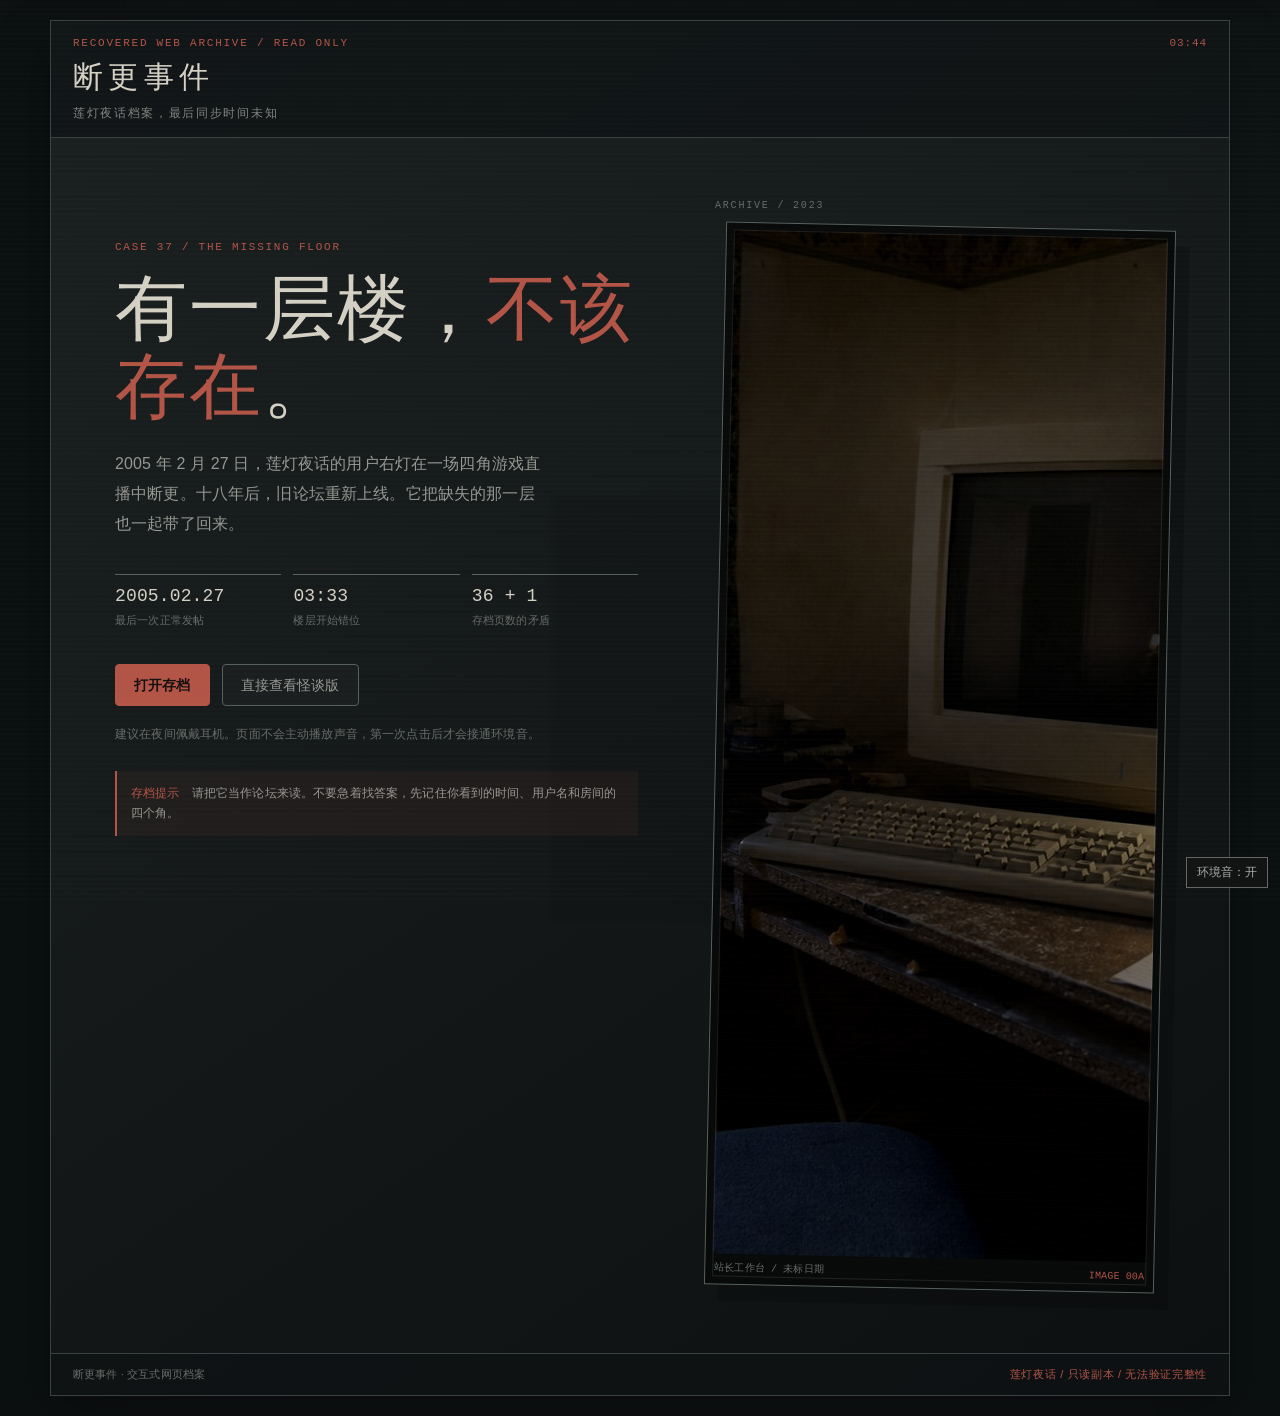
==== commit 73397d74: "feat: deepen archive horror and story routes" ====
--- a/site/index.html
+++ b/site/index.html
@@ -3,10 +3,11 @@
 <head>
 <meta charset="UTF-8">
 <meta name="viewport" content="width=device-width, initial-scale=1">
+<meta name="description" content="《断更事件》是一款以莲灯夜话旧论坛为舞台的中文网页恐怖解谜游戏。">
 <link rel="icon" href="data:,">
 <title>断更事件 - 莲灯夜话档案</title>
 <link rel="stylesheet" href="assets/style.css">
-<link rel="stylesheet" href="assets/atmosphere.css?v=20260824i">
+<link rel="stylesheet" href="assets/atmosphere.css?v=20260825g">
 </head>
 <body class="t1 landing-page">
 <main class="wrap archive-gate" aria-labelledby="gate-title">
@@ -54,7 +55,7 @@
     <span class="pager">莲灯夜话 / 只读副本 / 无法验证完整性</span>
   </footer>
 </main>
-<script src="assets/atmosphere-state.js?v=2"></script>
-<script src="assets/audio.js?v=20260824i"></script>
+<script defer src="assets/atmosphere-state.js?v=20260825g"></script>
+<script defer src="assets/audio.js?v=20260825g"></script>
 </body>
 </html>
--- a/site/assets/atmosphere.css
+++ b/site/assets/atmosphere.css
@@ -1114,6 +1114,13 @@
 body.haunt-has-phone .rail-reflection span { background: rgba(31, 22, 21, .82); }
 body.haunt-has-cache .rail-reflection span { transform: translateX(-10px) scaleY(1.06); }
 body.haunt-has-phone .related-records, body.haunt-has-cache .related-records { border-color: var(--accent-dim); }
+body.haunt-has-floorplan .rail-reflection { background-position: 46% center; }
+body.haunt-has-floorplan .rail-reflection::after { opacity: .68; }
+body.haunt-has-neighbor .rail-reflection span { transform: translateX(-4px) scaleY(1.08); opacity: .56; }
+body.haunt-has-lamp .rail-reflection { filter: sepia(.12) contrast(1.08); }
+body.haunt-has-backup .rail-reflection::before { background: linear-gradient(90deg, rgba(5, 9, 10, .90), rgba(38, 25, 24, .42), rgba(5, 9, 10, .88)); }
+body.haunt-has-guestbook .rail-reflection span { box-shadow: 12px 0 0 rgba(1, 3, 4, .26); }
+body.haunt-has-letter .rail-reflection { background-position: 54% center; }
 
 .haunt-whisper {
   position: fixed;
@@ -1328,3 +1335,678 @@
   .landing-page .archive-clock { animation: archive-clock-blink 7s steps(1, end) infinite; }
 }
 @keyframes archive-clock-blink { 0%, 88%, 100% { opacity: 1; } 90% { opacity: .42; } 92% { opacity: .88; } }
+
+/* ========================================================================
+   Evidence-driven BBS skin, 2026-08-25
+
+   The forum remains one old, dark-green site throughout the investigation.
+   Six internal states change material, room geometry and record behaviour
+   without ever printing a progress label for the reader.
+   ======================================================================== */
+.forum-page[data-haunt-stage="0"] {
+  --bbs-bg: #111918;
+  --bbs-bg-deep: #0e1514;
+  --surface: #192321;
+  --surface-raised: #23302d;
+  --surface-deep: #111817;
+  --bar: #293835;
+  --paper: #d3d5cb;
+  --paper-dim: #a2a79f;
+  --paper-faint: #87918b;
+  --line: #40504a;
+  --line-strong: #63756d;
+  --cold: #b4c8bd;
+  --accent: #a76152;
+  --accent-dim: #71463d;
+  --ambient-opacity: .12;
+}
+.forum-page[data-haunt-stage="1"] {
+  --bbs-bg: #121a18;
+  --bbs-bg-deep: #0f1615;
+  --surface: #1a2421;
+  --surface-raised: #26322e;
+  --surface-deep: #121917;
+  --bar: #2c3934;
+  --paper: #d2d4c9;
+  --paper-dim: #a0a69b;
+  --paper-faint: #858f87;
+  --line: #42514a;
+  --line-strong: #65756b;
+  --cold: #b3c5b8;
+  --accent: #a66353;
+  --accent-dim: #75483e;
+  --ambient-opacity: .16;
+}
+.forum-page[data-haunt-stage="2"] {
+  --bbs-bg: #161b18;
+  --bbs-bg-deep: #121613;
+  --surface: #20251f;
+  --surface-raised: #2c3128;
+  --surface-deep: #171b16;
+  --bar: #34382e;
+  --paper: #d5d1c3;
+  --paper-dim: #a7a08f;
+  --paper-faint: #928c7d;
+  --line: #504f43;
+  --line-strong: #726d5b;
+  --cold: #bdc1ad;
+  --accent: #aa6655;
+  --accent-dim: #75483d;
+  --ambient-opacity: .23;
+}
+.forum-page[data-haunt-stage="3"] {
+  --bbs-bg: #151a18;
+  --bbs-bg-deep: #111614;
+  --surface: #1e2421;
+  --surface-raised: #29312c;
+  --surface-deep: #151b18;
+  --bar: #303a34;
+  --paper: #d2d0c5;
+  --paper-dim: #9fa49b;
+  --paper-faint: #858f88;
+  --line: #49554f;
+  --line-strong: #69766d;
+  --cold: #bac8be;
+  --accent: #aa6253;
+  --accent-dim: #79473f;
+  --ambient-opacity: .31;
+}
+.forum-page[data-haunt-stage="4"] {
+  --bbs-bg: #151918;
+  --bbs-bg-deep: #111514;
+  --surface: #1c2220;
+  --surface-raised: #272e2a;
+  --surface-deep: #131817;
+  --bar: #303732;
+  --paper: #d0cdc4;
+  --paper-dim: #9ca29a;
+  --paper-faint: #828c86;
+  --line: #48534d;
+  --line-strong: #6d756b;
+  --cold: #b9c6bc;
+  --accent: #ad6054;
+  --accent-dim: #7b443e;
+  --ambient-opacity: .39;
+}
+.forum-page[data-haunt-stage="5"] {
+  --bbs-bg: #141918;
+  --bbs-bg-deep: #111514;
+  --surface: #1a211f;
+  --surface-raised: #25302c;
+  --surface-deep: #121817;
+  --bar: #2b3834;
+  --paper: #d4d4c9;
+  --paper-dim: #a4aaa1;
+  --paper-faint: #89928d;
+  --line: #46544e;
+  --line-strong: #6c7b73;
+  --cold: #bacbc1;
+  --accent: #a35e51;
+  --accent-dim: #71443c;
+  --ambient-opacity: .28;
+}
+
+.forum-page[data-haunt-stage] {
+  background:
+    radial-gradient(ellipse at 48% -12%, rgba(128, 151, 141, .09), transparent 46rem),
+    linear-gradient(90deg, rgba(12, 18, 17, .18), transparent 28%, transparent 72%, rgba(12, 18, 17, .18)),
+    var(--bbs-bg) !important;
+  color: var(--paper) !important;
+  font-family: SimSun, "NSimSun", "Microsoft YaHei", sans-serif;
+}
+.forum-page[data-haunt-stage] #archive-ambient { background: var(--bbs-bg-deep) !important; }
+.forum-page[data-haunt-stage] #archive-ambient .ambient-photo {
+  inset: -3%;
+  background-image:
+    linear-gradient(90deg, rgba(13, 20, 19, .86), rgba(13, 20, 19, .56) 46%, rgba(13, 20, 19, .84)),
+    url("img/crt-v2.jpg") !important;
+  filter: grayscale(.78) contrast(1.12) brightness(.43) blur(2px) !important;
+  opacity: var(--ambient-opacity) !important;
+  transform: scale(1.035);
+}
+.forum-page[data-haunt-stage="1"] #archive-ambient .ambient-photo {
+  background-position: 49.5% center, center !important;
+  filter: grayscale(.72) contrast(1.15) brightness(.42) blur(2px) !important;
+}
+.forum-page[data-haunt-stage="2"][data-evidence-room="true"] #archive-ambient .ambient-photo {
+  background-image:
+    linear-gradient(90deg, rgba(15, 20, 18, .80), rgba(15, 20, 18, .46) 48%, rgba(15, 20, 18, .82)),
+    url("img/oldroom-v2.jpg") !important;
+  filter: grayscale(.62) sepia(.08) contrast(1.18) brightness(.41) blur(2.2px) !important;
+}
+.forum-page[data-haunt-stage="3"] #archive-ambient .ambient-photo {
+  background-image:
+    linear-gradient(90deg, rgba(17, 17, 16, .78), rgba(17, 17, 16, .39) 48%, rgba(17, 17, 16, .79)),
+    url("img/corner-v2.jpg") !important;
+  filter: grayscale(.68) sepia(.07) contrast(1.22) brightness(.36) blur(2.2px) !important;
+}
+.forum-page[data-haunt-stage="4"] #archive-ambient .ambient-photo {
+  background-image:
+    linear-gradient(90deg, rgba(20, 15, 16, .75), rgba(20, 15, 16, .34) 48%, rgba(20, 15, 16, .77)),
+    url("img/corner_figure.jpg") !important;
+  background-position: center, 72% center !important;
+  filter: grayscale(.8) sepia(.08) contrast(1.32) brightness(.32) blur(2.6px) !important;
+}
+.forum-page[data-haunt-stage="5"] #archive-ambient .ambient-photo {
+  background-image:
+    linear-gradient(90deg, rgba(15, 21, 19, .74), rgba(15, 21, 19, .32) 50%, rgba(15, 21, 19, .74)),
+    url("img/corner-v2.jpg") !important;
+  background-position: center !important;
+  filter: grayscale(.88) contrast(1.18) brightness(.34) blur(2.4px) !important;
+}
+.forum-page[data-haunt-stage="2"] #archive-ambient .ambient-shadow { opacity: .82; transform: rotate(-5deg) translateX(-2vw); }
+.forum-page[data-haunt-stage="3"] #archive-ambient .ambient-shadow { opacity: .9; transform: rotate(-4deg) translateX(-5vw); }
+.forum-page[data-haunt-stage="4"] #archive-ambient .ambient-shadow { opacity: .96; transform: rotate(-2deg) translateX(-11vw) scaleX(1.12); }
+.forum-page[data-haunt-stage="5"] #archive-ambient .ambient-shadow { opacity: .72; transform: none; }
+.forum-page[data-haunt-stage="5"] #archive-ambient::before {
+  content: "";
+  position: absolute;
+  inset: 6vh 5vw;
+  border: 1px solid rgba(170, 190, 180, .09);
+  background:
+    linear-gradient(90deg, transparent calc(25% - 1px), rgba(170, 190, 180, .08) 25%, transparent calc(25% + 1px), transparent calc(75% - 1px), rgba(170, 190, 180, .08) 75%, transparent calc(75% + 1px)),
+    linear-gradient(0deg, transparent calc(50% - 1px), rgba(170, 190, 180, .07) 50%, transparent calc(50% + 1px));
+  opacity: .8;
+}
+
+/* Old portal proportions. Side blocks are ordinary forum modules, not a game
+   dashboard. The centre keeps enough width for dense 2005-style posts. */
+.forum-page[data-haunt-stage] .forum-frame {
+  width: min(1320px, calc(100% - 28px));
+  margin: 14px auto 30px;
+}
+.forum-page[data-haunt-stage] .forum-grid {
+  grid-template-columns: 158px minmax(0, 1fr) 190px;
+  gap: 10px;
+  transition: grid-template-columns .7s cubic-bezier(.16, 1, .3, 1), gap .7s cubic-bezier(.16, 1, .3, 1);
+}
+.forum-page[data-haunt-stage="2"] .forum-grid { grid-template-columns: 154px minmax(0, 1fr) 194px; gap: 11px; }
+.forum-page[data-haunt-stage="3"] .forum-grid { grid-template-columns: 151px minmax(0, 1fr) 199px; gap: 12px; }
+.forum-page[data-haunt-stage="4"] .forum-grid { grid-template-columns: 146px minmax(0, 1fr) 205px; gap: 13px; }
+.forum-page[data-haunt-stage="5"] .forum-grid { grid-template-columns: 176px minmax(0, 1fr) 176px; gap: 12px; }
+.forum-page[data-haunt-stage] .archive-rail { position: static; top: auto; }
+.forum-page[data-haunt-stage] .rail-block {
+  margin: 0 0 9px;
+  padding: 9px 9px 10px;
+  border: 1px solid var(--line) !important;
+  border-radius: 0;
+  background: color-mix(in srgb, var(--surface) 94%, transparent) !important;
+  box-shadow: none;
+  color: var(--paper-dim);
+}
+.forum-page[data-haunt-stage] .rail-label,
+.forum-page[data-haunt-stage] .rail-kicker {
+  padding-bottom: 5px;
+  border-bottom: 1px solid color-mix(in srgb, var(--line) 72%, transparent);
+  color: var(--paper-faint);
+  font: 11px/1.35 SimSun, serif;
+  letter-spacing: .05em;
+}
+.forum-page[data-haunt-stage] .rail-site { margin: 7px 0; color: var(--paper); font-size: 11px; }
+.forum-page[data-haunt-stage] .rail-status { color: var(--paper-dim); }
+.forum-page[data-haunt-stage] .status-mark { background: var(--accent); box-shadow: none; }
+.forum-page[data-haunt-stage] .rail-time { color: var(--paper-dim); font-size: 11px; line-height: 1.8; }
+.forum-page[data-haunt-stage] .rail-time b { color: var(--paper); }
+.forum-page[data-haunt-stage] .rail-depth { color: var(--cold); font: 13px/1.4 SimSun, serif; letter-spacing: .04em; }
+.forum-page[data-haunt-stage] .rail-copy,
+.forum-page[data-haunt-stage] .rail-warning p,
+.forum-page[data-haunt-stage] .rail-footnote p { color: var(--paper-faint); font-size: 10px; line-height: 1.65; }
+.forum-page[data-haunt-stage] .rail-warning { border-left: 2px solid var(--accent) !important; }
+.forum-page[data-haunt-stage] .monitor-state { margin-top: 7px; color: var(--paper); font: 15px/1.3 SimSun, serif; }
+.forum-page[data-haunt-stage] .monitor-bars { height: 22px; align-items: end; }
+.forum-page[data-haunt-stage] .monitor-bars i { background: var(--line-strong); opacity: .7; }
+.forum-page[data-haunt-stage="2"] .monitor-bars i:nth-child(5),
+.forum-page[data-haunt-stage="3"] .monitor-bars i:nth-child(5),
+.forum-page[data-haunt-stage="4"] .monitor-bars i:nth-child(5) { background: var(--accent); opacity: .85; }
+
+.forum-page[data-haunt-stage] #topbar {
+  min-height: 65px;
+  padding: 11px 16px 10px;
+  border: 1px solid var(--line-strong) !important;
+  border-bottom: 0 !important;
+  border-radius: 0;
+  background: linear-gradient(180deg, var(--bar), var(--surface-raised)) !important;
+  box-shadow: none;
+}
+.forum-page[data-haunt-stage] #logo-name {
+  color: var(--paper) !important;
+  font: normal 25px/1.15 SimSun, serif;
+  letter-spacing: .24em;
+  text-shadow: 0 1px rgba(10, 15, 14, .8);
+}
+.forum-page[data-haunt-stage] #logo-sub { color: var(--paper-faint) !important; font: 10px/1.4 Arial, sans-serif; letter-spacing: .06em; }
+.forum-page[data-haunt-stage] #userbar { color: var(--paper-dim) !important; }
+.forum-page[data-haunt-stage] #navbar {
+  min-height: 32px;
+  padding: 4px 10px;
+  border-color: var(--line) !important;
+  background: var(--surface-raised) !important;
+  color: var(--paper-dim) !important;
+}
+.forum-page[data-haunt-stage] #crumbs {
+  min-height: 29px;
+  padding: 5px 10px;
+  border-color: var(--line) !important;
+  background: var(--surface-deep) !important;
+}
+.forum-page[data-haunt-stage] .searchform-wrap {
+  min-height: 45px;
+  padding: 7px 10px;
+  border-color: var(--line) !important;
+  background: var(--surface) !important;
+}
+.forum-page[data-haunt-stage] .searchform-wrap input[type=text],
+.forum-page[data-haunt-stage] #search-input {
+  min-height: 27px;
+  border-radius: 0;
+  border-color: var(--line-strong) !important;
+  background: var(--surface-deep) !important;
+  color: var(--paper) !important;
+}
+.forum-page[data-haunt-stage] .searchform-wrap button,
+.forum-page[data-haunt-stage] #search-btn {
+  min-height: 27px;
+  border-radius: 0;
+  border-color: var(--line-strong) !important;
+  background: var(--bar) !important;
+  color: var(--paper) !important;
+}
+.forum-page[data-haunt-stage] #view {
+  min-height: 590px;
+  padding: 12px;
+  overflow: visible;
+  border-color: var(--line-strong) !important;
+  background: color-mix(in srgb, var(--surface-deep) 96%, transparent) !important;
+  color: var(--paper) !important;
+  box-shadow: none;
+}
+.forum-page[data-haunt-stage] #view::before { opacity: 0 !important; }
+.forum-page[data-haunt-stage] #footer { padding: 10px 2px 20px; color: var(--paper-faint) !important; }
+.forum-page[data-haunt-stage] #footer span:last-child { color: var(--paper-faint) !important; }
+
+/* Authentic dense topic and post grammar. */
+.forum-page[data-haunt-stage] table.bbs { border-collapse: collapse; font-size: 12px; }
+.forum-page[data-haunt-stage] table.bbs th {
+  padding: 5px 7px;
+  border: 1px solid var(--line) !important;
+  background: var(--bar) !important;
+  color: var(--paper-dim) !important;
+}
+.forum-page[data-haunt-stage] table.bbs td,
+.forum-page[data-haunt-stage] table.bbs tr.alt td {
+  padding: 7px;
+  border: 1px solid var(--line) !important;
+  background: var(--surface) !important;
+  color: var(--paper-dim) !important;
+}
+.forum-page[data-haunt-stage] table.bbs tr.alt td { background: color-mix(in srgb, var(--surface-raised) 52%, var(--surface)) !important; }
+.forum-page[data-haunt-stage] table.bbs tr:hover td { background: color-mix(in srgb, var(--surface-raised) 72%, var(--surface)) !important; }
+.forum-page[data-haunt-stage] .board-name { color: var(--paper) !important; font-size: 14px; }
+.forum-page[data-haunt-stage] .board-desc,
+.forum-page[data-haunt-stage] .lastpost { color: var(--paper-faint) !important; }
+.forum-page[data-haunt-stage] .thread-head-bar {
+  min-height: 34px;
+  margin: 0 0 8px;
+  padding: 6px 8px;
+  border: 1px solid var(--line-strong) !important;
+  border-left: 3px solid var(--accent) !important;
+  background: var(--bar);
+  color: var(--paper) !important;
+  font: bold 14px/1.45 SimSun, serif;
+}
+.forum-page[data-haunt-stage] .thread-head-bar .stamp { float: right; margin: 2px 0 0 12px; color: var(--paper-faint) !important; font-size: 10px; }
+.forum-page[data-haunt-stage] .floor.postbit {
+  display: grid !important;
+  grid-template-columns: 132px minmax(0, 1fr);
+  min-width: 0;
+  margin: 0 0 8px;
+  overflow: hidden;
+  border: 1px solid var(--line) !important;
+  border-radius: 0;
+  background: var(--surface) !important;
+  color: var(--paper) !important;
+  box-shadow: none;
+  animation: none;
+}
+.forum-page[data-haunt-stage] .floor .p-side {
+  width: auto;
+  min-width: 0;
+  padding: 10px 8px;
+  border: 0 !important;
+  border-right: 1px solid var(--line) !important;
+  background: color-mix(in srgb, var(--surface-raised) 45%, var(--surface)) !important;
+  text-align: center;
+}
+.forum-page[data-haunt-stage] .floor .p-avatar {
+  width: 46px;
+  height: 46px;
+  margin: 0 auto 6px;
+  display: grid;
+  place-items: center;
+  border: 1px solid var(--line-strong);
+  border-radius: 0;
+  color: var(--paper);
+  font: 22px/1 SimSun, serif;
+  filter: grayscale(.28) saturate(.65);
+}
+.forum-page[data-haunt-stage] .floor .p-uid { color: var(--cold) !important; font-weight: bold; font-size: 12px; }
+.forum-page[data-haunt-stage] .floor .p-title { color: var(--accent) !important; font-size: 10px; }
+.forum-page[data-haunt-stage] .floor .p-meta { margin-top: 7px; color: var(--paper-faint) !important; font-size: 9px; line-height: 1.55; }
+.forum-page[data-haunt-stage] .floor .p-main { min-width: 0; background: transparent; }
+.forum-page[data-haunt-stage] .floor .p-bar {
+  min-height: 29px;
+  padding: 5px 8px;
+  border: 0 !important;
+  border-bottom: 1px solid var(--line) !important;
+  background: color-mix(in srgb, var(--surface-raised) 58%, var(--surface)) !important;
+  color: var(--paper-faint) !important;
+  font-size: 10px;
+}
+.forum-page[data-haunt-stage] .floor .p-cont { min-height: 72px; padding: 12px 13px 10px; color: var(--paper) !important; font-size: 13px; line-height: 1.85; }
+.forum-page[data-haunt-stage] .floor .p-cont p { margin: 0 0 .72em; }
+.forum-page[data-haunt-stage] .floor .p-cont p:last-child { margin-bottom: 0; }
+.forum-page[data-haunt-stage] .photo {
+  max-width: 540px;
+  margin: 11px 0;
+  padding: 4px;
+  border: 1px solid var(--line-strong);
+  background: var(--surface-deep);
+}
+.forum-page[data-haunt-stage] .photo img {
+  display: block;
+  width: 100%;
+  max-height: 350px;
+  object-fit: cover;
+  filter: grayscale(.35) saturate(.62) contrast(1.08) brightness(.72);
+}
+.forum-page[data-haunt-stage="2"] .photo img { filter: grayscale(.48) sepia(.06) saturate(.54) contrast(1.12) brightness(.64); }
+.forum-page[data-haunt-stage="3"] .photo img { filter: grayscale(.58) sepia(.06) saturate(.46) contrast(1.17) brightness(.55); }
+.forum-page[data-haunt-stage="4"] .photo img { filter: grayscale(.72) sepia(.04) saturate(.38) contrast(1.24) brightness(.46); }
+.forum-page[data-haunt-stage="5"] .photo img { filter: grayscale(.86) saturate(.25) contrast(1.12) brightness(.52); }
+.forum-page[data-haunt-stage] .photo .cap { padding: 5px 3px 2px; color: var(--paper-faint); font-size: 10px; }
+.forum-page[data-haunt-stage] .sigline { margin-top: 12px; padding-top: 7px; border-top: 1px dashed var(--line); color: var(--paper-faint) !important; }
+.forum-page[data-haunt-stage] .quote { border-radius: 0; border-color: var(--line-strong) !important; background: var(--surface-deep) !important; color: var(--paper-dim) !important; }
+.forum-page[data-haunt-stage] .reply-box,
+.forum-page[data-haunt-stage] .login-panel {
+  border-radius: 0;
+  border-color: var(--line) !important;
+  background: var(--surface) !important;
+}
+
+.thread-pagination {
+  display: flex;
+  align-items: center;
+  justify-content: flex-end;
+  flex-wrap: wrap;
+  gap: 4px;
+  min-height: 31px;
+  margin: 0 0 8px;
+  padding: 4px 5px;
+  border: 1px solid var(--line);
+  background: var(--surface);
+  color: var(--paper-faint);
+  font-size: 10px;
+}
+.thread-pagination-bottom { margin: 2px 0 10px; }
+.thread-pagination span:first-child { margin-right: auto; }
+.thread-pagination a,
+.thread-pagination b,
+.thread-pagination .page-phantom {
+  min-width: 25px;
+  min-height: 22px;
+  display: inline-grid;
+  place-items: center;
+  padding: 2px 5px;
+  border: 1px solid var(--line);
+  background: var(--surface-deep);
+  color: var(--paper-dim);
+  text-decoration: none;
+  font-weight: normal;
+}
+.thread-pagination b { border-color: var(--accent-dim); color: var(--accent); }
+.thread-pagination .page-turn { min-width: 52px; }
+.thread-pagination .page-phantom { margin-left: 3px; border-color: transparent; color: color-mix(in srgb, var(--accent) 58%, transparent); }
+.forum-page[data-final-ready="true"] .thread-pagination .page-phantom { border-color: var(--accent-dim); color: var(--accent); }
+
+/* Evidence-specific contamination. */
+.forum-page[data-haunt-stage="1"] .sigline:nth-of-type(odd) { transform: translateX(1px); }
+.forum-page[data-haunt-stage="1"] .p-time[data-time-echo]::after {
+  content: attr(data-time-echo);
+  position: absolute;
+  margin-left: -28px;
+  color: color-mix(in srgb, var(--accent) 25%, transparent);
+  transform: translateY(1px);
+  pointer-events: none;
+}
+.forum-page[data-haunt-stage="1"] .mars-leak { color: var(--accent); text-decoration: underline dotted var(--accent-dim); text-underline-offset: 3px; }
+.forum-page[data-haunt-stage="2"][data-evidence-identity="true"] .identity-slip { border-left: 2px solid var(--accent) !important; }
+.forum-page[data-haunt-stage="2"] .identity-slip .p-avatar,
+.forum-page[data-haunt-stage="3"] .identity-slip .p-avatar,
+.forum-page[data-haunt-stage="4"] .identity-slip .p-avatar { background: var(--surface-deep) !important; color: var(--accent); }
+.forum-page[data-haunt-stage="2"] .borrowed-signature,
+.forum-page[data-haunt-stage="3"] .borrowed-signature,
+.forum-page[data-haunt-stage="4"] .borrowed-signature { transform: translateX(2px); color: var(--accent) !important; }
+.forum-page[data-haunt-stage="3"] #archive-rail-right { transform: translateY(3px); }
+.forum-page[data-haunt-stage="3"] #crumbs { transform: translateX(1px); }
+.forum-page[data-haunt-stage="3"] .floor[data-post-user="右灯"] .p-bar { background: color-mix(in srgb, var(--accent-dim) 18%, var(--surface-raised)) !important; }
+.forum-page[data-haunt-stage="4"] #archive-rail-left { transform: translateY(2px); }
+.forum-page[data-haunt-stage="4"] #archive-rail-right { transform: translateY(-2px); }
+.forum-page[data-haunt-stage="4"] #navbar { transform: translateX(-1px); }
+.forum-page[data-haunt-stage="4"] #crumbs { transform: translateX(2px); }
+.forum-page[data-haunt-stage="4"][data-evidence-server="true"] #view::after {
+  content: "<tbody data-reader=\"current\">   cache_row: 37   author_id: 0";
+  position: absolute;
+  z-index: 0;
+  right: 11px;
+  bottom: 8px;
+  color: color-mix(in srgb, var(--accent) 22%, transparent);
+  font: 9px/1.4 Consolas, monospace;
+  letter-spacing: .04em;
+  pointer-events: none;
+}
+.forum-page[data-haunt-stage="4"] #view > * { position: relative; z-index: 1; }
+.forum-page[data-haunt-stage="5"] #archive-rail-left,
+.forum-page[data-haunt-stage="5"] #archive-rail-right,
+.forum-page[data-haunt-stage="5"] #navbar,
+.forum-page[data-haunt-stage="5"] #crumbs,
+.forum-page[data-haunt-stage="5"] #view { transform: none !important; }
+.forum-page[data-haunt-stage="5"] .monitor-bars i { height: 1px !important; opacity: .38; }
+.forum-page[data-haunt-stage="5"] #view { background: color-mix(in srgb, var(--surface-deep) 98%, transparent) !important; }
+.forum-page[data-haunt-stage="5"] #view::after { content: "" !important; opacity: 0 !important; background: none !important; }
+
+/* Corrupted reply dialects. */
+.corruption-batch,
+.corruption-transfer { margin: 11px 0; padding: 0; border: 1px solid var(--accent-dim); background: var(--surface-deep); }
+.corruption-batch-head {
+  display: flex;
+  justify-content: space-between;
+  gap: 12px;
+  padding: 6px 8px;
+  border-bottom: 1px solid var(--accent-dim);
+  background: color-mix(in srgb, var(--accent-dim) 25%, var(--surface));
+  color: var(--paper-dim);
+  font-size: 10px;
+}
+.corruption-batch-head b { color: var(--accent); font-weight: normal; }
+.corruption-batch .corruption-floor,
+.corruption-transfer .corruption-floor { margin: 7px !important; border-color: color-mix(in srgb, var(--accent-dim) 66%, var(--line)) !important; }
+.corruption-floor .p-avatar { background: var(--surface-deep) !important; color: var(--accent) !important; }
+.corruption-floor .p-fn { color: var(--accent); }
+.corruption-floor .p-cont { color: var(--paper-dim) !important; }
+.corruption-floor.dialect-mars .p-cont { font-family: SimSun, serif; letter-spacing: .07em; }
+.corruption-floor.dialect-mojibake .p-cont { color: color-mix(in srgb, var(--paper-dim) 75%, var(--accent)) !important; font-family: SimSun, serif; word-break: break-all; }
+.corruption-floor.dialect-markup .p-cont { color: var(--cold) !important; font-family: Consolas, "Courier New", monospace; font-size: 12px; }
+.corruption-floor:nth-child(4n+2) { transform: translateX(1px); }
+.corruption-floor:nth-child(5n+1) .p-bar { padding-left: 12px; }
+.forum-page[data-haunt-stage="4"] .corruption-floor:nth-child(3n) .p-side { grid-row: 1; }
+.forum-page[data-haunt-stage="4"] .corruption-floor:nth-child(4n) .p-fn { order: -1; }
+.corruption-transfer { border-style: dashed; }
+.corruption-transfer .is-transferred { opacity: .86; }
+.player-archive-quote { margin-top: 14px !important; border-left: 2px solid var(--accent) !important; }
+.archive-quote-meta { margin-bottom: 6px; color: var(--accent); font-size: 10px; }
+
+/* Exactly two short visual frames are scheduled in corruption.js. */
+.archive-short-frame {
+  position: fixed;
+  z-index: 14000;
+  inset: 0;
+  display: grid;
+  place-items: center;
+  pointer-events: none;
+  opacity: 0;
+  background: #111716;
+  transition: opacity 18ms linear;
+}
+.archive-short-frame.is-visible { opacity: 1; }
+.short-frame-room {
+  position: absolute;
+  inset: 0;
+  overflow: hidden;
+  background: linear-gradient(rgba(17, 23, 22, .34), rgba(17, 23, 22, .58)), url("img/corner_figure.jpg") center / cover;
+  filter: grayscale(1) contrast(1.55) brightness(.48);
+}
+.short-frame-room::after { content: ""; position: absolute; inset: 0; background: repeating-linear-gradient(0deg, transparent 0 4px, rgba(212, 220, 210, .12) 5px, transparent 6px); }
+.short-frame-room i { position: absolute; width: 8px; height: 8px; border: 1px solid rgba(220, 224, 214, .46); }
+.short-frame-room i:nth-child(1) { left: 6%; top: 8%; }
+.short-frame-room i:nth-child(2) { right: 6%; top: 8%; }
+.short-frame-room i:nth-child(3) { right: 6%; bottom: 8%; }
+.short-frame-room i:nth-child(4) { left: 6%; bottom: 8%; }
+.short-frame-room b { position: absolute; left: 48%; top: 40%; width: 7%; height: 26%; border-radius: 50% 50% 20% 20%; background: rgba(9, 12, 12, .72); filter: blur(9px); }
+.short-frame-forum {
+  width: min(760px, calc(100% - 30px));
+  border: 1px solid #74827b;
+  background: #18221f;
+  color: #cfd3c8;
+  box-shadow: 0 0 0 100vmax #111716;
+  font: 12px/1.5 SimSun, serif;
+}
+.short-frame-forum span { display: block; padding: 8px 11px; background: #2a3733; font-size: 18px; letter-spacing: .2em; }
+.short-frame-forum b { display: block; padding: 6px 11px; border-top: 1px solid #4b5b54; color: #a96152; font-weight: normal; }
+.short-frame-forum p { margin: 0; padding: 14px 11px; border-top: 1px solid #4b5b54; }
+
+/* Final floor: three decisions before the ending chapter. */
+.finale-terminal {
+  position: relative;
+  margin: 18px 0 12px;
+  padding: 24px 22px 20px;
+  overflow: hidden;
+  border: 1px solid var(--line-strong);
+  border-left: 3px solid var(--accent);
+  background:
+    linear-gradient(90deg, color-mix(in srgb, var(--accent-dim) 12%, transparent), transparent 38%),
+    var(--surface-deep);
+  color: var(--paper);
+}
+.finale-terminal::after {
+  content: "";
+  position: absolute;
+  right: 8%;
+  top: 14%;
+  width: 22%;
+  aspect-ratio: 1;
+  border: 1px solid color-mix(in srgb, var(--line-strong) 35%, transparent);
+  box-shadow: -10vw 10vw 0 -1px transparent;
+  opacity: .5;
+  pointer-events: none;
+}
+.finale-signal { position: relative; z-index: 1; margin-bottom: 12px; color: var(--accent); font: 10px/1.4 Consolas, monospace; letter-spacing: .12em; }
+.finale-terminal h2 { position: relative; z-index: 1; margin: 0 0 9px; color: var(--paper); font: normal 24px/1.25 SimSun, serif; }
+.finale-terminal > p { position: relative; z-index: 1; max-width: 58ch; color: var(--paper-dim); }
+.finale-choice { position: relative; z-index: 1; display: grid; grid-template-columns: repeat(2, minmax(0, 190px)); gap: 8px; margin-top: 18px; }
+.finale-choice-three { grid-template-columns: repeat(3, minmax(0, 170px)); }
+.finale-choice button {
+  min-height: 38px;
+  padding: 7px 10px;
+  border: 1px solid var(--line-strong);
+  border-radius: 0;
+  background: var(--bar);
+  color: var(--paper);
+  cursor: pointer;
+}
+.finale-choice button:hover,
+.finale-choice button:focus-visible { border-color: var(--accent); color: var(--accent); background: var(--surface-raised); }
+.finale-choice button:active { transform: translateY(1px); }
+.finale-ledger { position: relative; z-index: 1; max-width: 520px; margin: 15px 0 0; border: 1px solid var(--line); background: var(--surface); }
+.finale-ledger div { display: grid; grid-template-columns: 120px 1fr; border-bottom: 1px solid var(--line); }
+.finale-ledger div:last-child { border-bottom: 0; }
+.finale-ledger dt,
+.finale-ledger dd { margin: 0; padding: 6px 8px; }
+.finale-ledger dt { border-right: 1px solid var(--line); color: var(--paper-faint); }
+.finale-ledger dd { color: var(--paper-dim); }
+.finale-preview { position: relative; z-index: 1; display: flex; gap: 14px; max-width: 520px; margin-top: 14px; padding: 9px 10px; border: 1px solid var(--accent-dim); }
+.finale-preview span { color: var(--paper-faint); }
+.finale-preview b { color: var(--accent); font-weight: normal; }
+.finale-note { margin: 14px 0 0 !important; color: var(--paper-faint) !important; font-size: 10px; }
+.finale-terminal-complete { min-height: 150px; display: flex; flex-direction: column; justify-content: center; }
+.ending-climax { border-left: 2px solid var(--accent); background: color-mix(in srgb, var(--accent-dim) 12%, var(--surface-deep)); }
+.ending-climax-story p:first-child::first-letter { color: var(--accent); font-size: 1.5em; }
+.ending-screen.ending-occupied .ending-route-label,
+.ending-screen.ending-occupied .ending-complete-mark b { color: var(--accent); }
+.ending-screen.ending-occupied .ending-thanks strong { opacity: .62; letter-spacing: .18em; }
+.ending-screen.ending-sealed { border-left: 4px double var(--accent-dim); border-right: 4px double var(--accent-dim); }
+.ending-screen.ending-sealed .ending-divider i { width: 24%; }
+.ending-screen.ending-return .ending-hero::after { content: "在线会员：6"; display: block; margin-top: 12px; color: var(--accent); font: 10px/1.4 Consolas, monospace; }
+.ending-screen.ending-silent { border-color: var(--line); background: var(--surface-deep); }
+.ending-screen.ending-silent .ending-route-label,
+.ending-screen.ending-silent .ending-kicker { color: var(--paper-faint); }
+.ending-screen.ending-echo .ending-story p { position: relative; }
+.ending-screen.ending-echo .ending-story p:last-child::after { content: "还有1人正在输入"; display: block; margin-top: 10px; color: var(--accent); font: 10px/1.4 Consolas, monospace; }
+
+/* Notes and audio remain available but speak the visual language of old BBS
+   utility windows. */
+.forum-page[data-haunt-stage] #notes-box {
+  right: max(10px, calc((100vw - 1320px) / 2));
+  width: 214px;
+  border-radius: 0;
+  border-color: var(--line-strong);
+  background: var(--surface-deep);
+  box-shadow: 5px 7px 0 rgba(10, 14, 13, .22);
+}
+.forum-page[data-haunt-stage] #notes-head { background: var(--bar); color: var(--paper-dim); }
+.forum-page[data-haunt-stage] #audio-toggle {
+  border-radius: 0;
+  border-color: var(--line-strong);
+  background: var(--surface-deep);
+  color: var(--paper-dim);
+}
+.is-audio-equivalent { color: var(--accent) !important; }
+
+@media (max-width: 1100px) {
+  .forum-page[data-haunt-stage] .forum-frame { width: min(960px, calc(100% - 20px)); margin-top: 10px; }
+  .forum-page[data-haunt-stage] .forum-grid,
+  .forum-page[data-haunt-stage="2"] .forum-grid,
+  .forum-page[data-haunt-stage="3"] .forum-grid,
+  .forum-page[data-haunt-stage="4"] .forum-grid,
+  .forum-page[data-haunt-stage="5"] .forum-grid { grid-template-columns: minmax(0, 1fr); gap: 0; }
+  .forum-page[data-haunt-stage] .archive-rail { display: none; }
+}
+@media (max-width: 760px) {
+  .forum-page[data-haunt-stage] .forum-frame { width: calc(100% - 10px); margin: 5px auto 20px; }
+  .forum-page[data-haunt-stage] #topbar { min-height: 0; padding: 10px; }
+  .forum-page[data-haunt-stage] #logo-name { font-size: 21px; }
+  .forum-page[data-haunt-stage] #view { padding: 7px 6px; overflow: hidden; }
+  .forum-page[data-haunt-stage] .floor.postbit { grid-template-columns: 88px minmax(0, 1fr); }
+  .forum-page[data-haunt-stage] .floor .p-side { padding: 8px 5px; }
+  .forum-page[data-haunt-stage] .floor .p-avatar { width: 38px; height: 38px; font-size: 18px; }
+  .forum-page[data-haunt-stage] .floor .p-cont { padding: 10px 9px; font-size: 13px; }
+  .forum-page[data-haunt-stage] .thread-head-bar .stamp { float: none; display: block; margin: 3px 0 0; }
+  .thread-pagination { justify-content: flex-start; }
+  .thread-pagination span:first-child { width: 100%; margin: 0 0 2px; }
+  .corruption-batch-head { display: block; }
+  .corruption-batch-head span { display: block; margin-top: 2px; }
+  .corruption-batch .corruption-floor,
+  .corruption-transfer .corruption-floor { margin: 5px !important; }
+  .finale-terminal { padding: 19px 13px 16px; }
+  .finale-choice,
+  .finale-choice-three { grid-template-columns: 1fr; }
+  .finale-ledger div { grid-template-columns: 86px 1fr; }
+  .forum-page[data-haunt-stage] #notes-box { right: 7px; width: min(290px, calc(100vw - 14px)); }
+}
+@media (prefers-reduced-motion: reduce) {
+  .forum-page[data-haunt-stage] .forum-grid,
+  .forum-page[data-haunt-stage] #archive-ambient .ambient-photo,
+  .forum-page[data-haunt-stage] .rail-reflection span,
+  .forum-page[data-haunt-stage] .route-enter,
+  .archive-short-frame { transition: none !important; animation: none !important; }
+  .archive-short-frame { display: none !important; }
+}
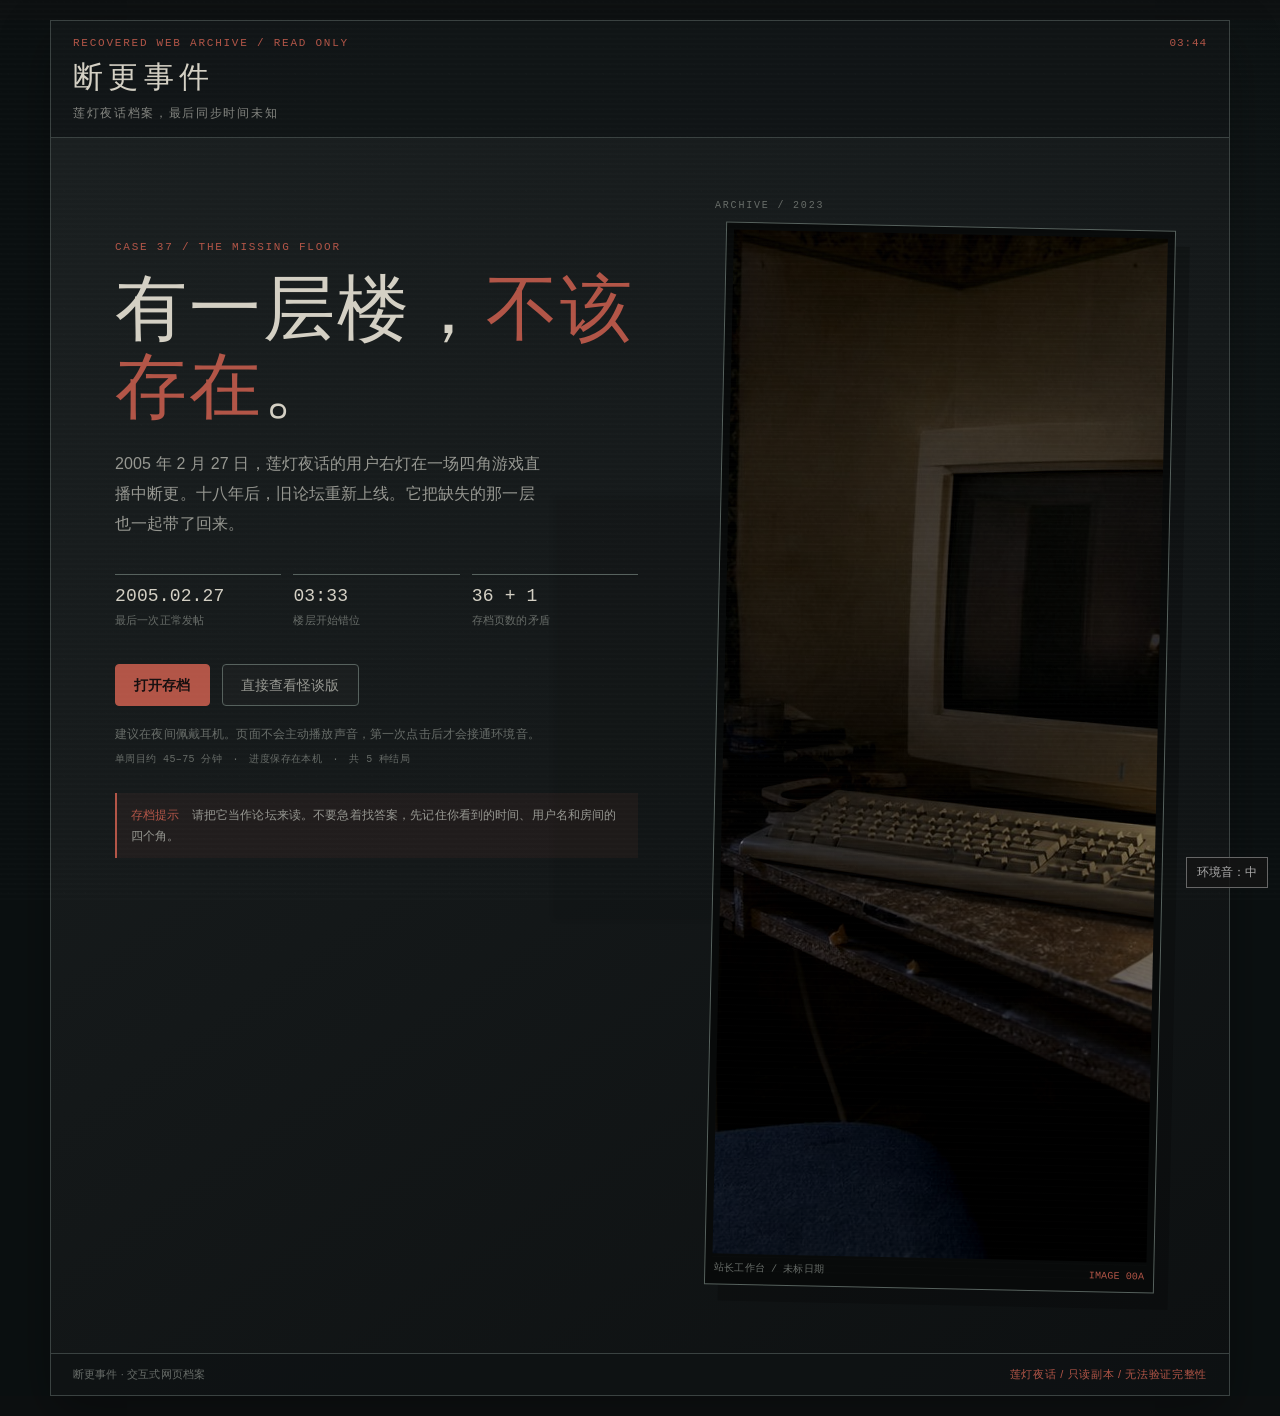
==== commit 7ecab23d: "feat: deepen the archive horror intrusions" ====
--- a/site/index.html
+++ b/site/index.html
@@ -7,7 +7,7 @@
 <link rel="icon" href="data:,">
 <title>断更事件 - 莲灯夜话档案</title>
 <link rel="stylesheet" href="assets/style.css">
-<link rel="stylesheet" href="assets/atmosphere.css?v=20260825g">
+<link rel="stylesheet" href="assets/atmosphere.css?v=20260826b">
 </head>
 <body class="t1 landing-page">
 <main class="wrap archive-gate" aria-labelledby="gate-title">
@@ -38,6 +38,7 @@
           <a class="gate-secondary" href="bbs/index.html#/board/guaitan">直接查看怪谈版</a>
         </div>
         <p class="gate-note">建议在夜间佩戴耳机。页面不会主动播放声音，第一次点击后才会接通环境音。</p>
+        <p class="gate-runtime">单周目约 45–75 分钟　·　进度保存在本机　·　共 5 种结局</p>
         <div class="archive-warning"><b>存档提示</b>　请把它当作论坛来读。不要急着找答案，先记住你看到的时间、用户名和房间的四个角。</div>
       </div>
 
@@ -55,7 +56,8 @@
     <span class="pager">莲灯夜话 / 只读副本 / 无法验证完整性</span>
   </footer>
 </main>
-<script defer src="assets/atmosphere-state.js?v=20260825g"></script>
-<script defer src="assets/audio.js?v=20260825g"></script>
+<script defer src="assets/atmosphere-state.js?v=20260826b"></script>
+<script defer src="assets/audio.js?v=20260826b"></script>
+<script defer src="assets/scare.js?v=20260826b"></script>
 </body>
 </html>
--- a/site/assets/atmosphere.css
+++ b/site/assets/atmosphere.css
@@ -1358,7 +1358,8 @@
   --cold: #b4c8bd;
   --accent: #a76152;
   --accent-dim: #71463d;
-  --ambient-opacity: .12;
+  --ambient-opacity: .06;
+  --stage-stain: rgba(113, 143, 130, .025);
 }
 .forum-page[data-haunt-stage="1"] {
   --bbs-bg: #121a18;
@@ -1375,7 +1376,8 @@
   --cold: #b3c5b8;
   --accent: #a66353;
   --accent-dim: #75483e;
-  --ambient-opacity: .16;
+  --ambient-opacity: .18;
+  --stage-stain: rgba(115, 145, 130, .055);
 }
 .forum-page[data-haunt-stage="2"] {
   --bbs-bg: #161b18;
@@ -1392,7 +1394,8 @@
   --cold: #bdc1ad;
   --accent: #aa6655;
   --accent-dim: #75483d;
-  --ambient-opacity: .23;
+  --ambient-opacity: .34;
+  --stage-stain: rgba(141, 126, 80, .105);
 }
 .forum-page[data-haunt-stage="3"] {
   --bbs-bg: #151a18;
@@ -1409,7 +1412,8 @@
   --cold: #bac8be;
   --accent: #aa6253;
   --accent-dim: #79473f;
-  --ambient-opacity: .31;
+  --ambient-opacity: .48;
+  --stage-stain: rgba(126, 112, 82, .13);
 }
 .forum-page[data-haunt-stage="4"] {
   --bbs-bg: #151918;
@@ -1426,7 +1430,8 @@
   --cold: #b9c6bc;
   --accent: #ad6054;
   --accent-dim: #7b443e;
-  --ambient-opacity: .39;
+  --ambient-opacity: .62;
+  --stage-stain: rgba(143, 68, 58, .18);
 }
 .forum-page[data-haunt-stage="5"] {
   --bbs-bg: #141918;
@@ -1443,11 +1448,13 @@
   --cold: #bacbc1;
   --accent: #a35e51;
   --accent-dim: #71443c;
-  --ambient-opacity: .28;
+  --ambient-opacity: .25;
+  --stage-stain: rgba(132, 151, 144, .055);
 }
 
 .forum-page[data-haunt-stage] {
   background:
+    radial-gradient(ellipse at 86% 43%, var(--stage-stain), transparent 34rem),
     radial-gradient(ellipse at 48% -12%, rgba(128, 151, 141, .09), transparent 46rem),
     linear-gradient(90deg, rgba(12, 18, 17, .18), transparent 28%, transparent 72%, rgba(12, 18, 17, .18)),
     var(--bbs-bg) !important;
@@ -1455,6 +1462,19 @@
   font-family: SimSun, "NSimSun", "Microsoft YaHei", sans-serif;
 }
 .forum-page[data-haunt-stage] #archive-ambient { background: var(--bbs-bg-deep) !important; }
+.forum-page[data-haunt-stage] #archive-ambient::after {
+  content: "";
+  position: absolute;
+  right: 7vw;
+  top: 10vh;
+  width: clamp(170px, 23vw, 360px);
+  height: 72vh;
+  border: 1px solid transparent;
+  opacity: 0;
+  transform: perspective(520px) rotateY(-4deg) translateX(3vw);
+  transition: opacity 1.4s ease, transform 1.4s ease, border-color 1.4s ease;
+  pointer-events: none;
+}
 .forum-page[data-haunt-stage] #archive-ambient .ambient-photo {
   inset: -3%;
   background-image:
@@ -1468,17 +1488,29 @@
   background-position: 49.5% center, center !important;
   filter: grayscale(.72) contrast(1.15) brightness(.42) blur(2px) !important;
 }
-.forum-page[data-haunt-stage="2"][data-evidence-room="true"] #archive-ambient .ambient-photo {
+.forum-page[data-haunt-stage="2"] #archive-ambient .ambient-photo {
   background-image:
     linear-gradient(90deg, rgba(15, 20, 18, .80), rgba(15, 20, 18, .46) 48%, rgba(15, 20, 18, .82)),
     url("img/oldroom-v2.jpg") !important;
   filter: grayscale(.62) sepia(.08) contrast(1.18) brightness(.41) blur(2.2px) !important;
+}
+.forum-page[data-haunt-stage="2"] #archive-ambient::after {
+  border-color: rgba(173, 169, 133, .10);
+  opacity: .32;
+  transform: perspective(520px) rotateY(-3deg) translateX(1vw);
+  box-shadow: inset 24px 0 58px rgba(5, 7, 6, .18);
 }
 .forum-page[data-haunt-stage="3"] #archive-ambient .ambient-photo {
   background-image:
     linear-gradient(90deg, rgba(17, 17, 16, .78), rgba(17, 17, 16, .39) 48%, rgba(17, 17, 16, .79)),
     url("img/corner-v2.jpg") !important;
   filter: grayscale(.68) sepia(.07) contrast(1.22) brightness(.36) blur(2.2px) !important;
+}
+.forum-page[data-haunt-stage="3"] #archive-ambient::after {
+  border-color: rgba(174, 169, 139, .15);
+  opacity: .58;
+  transform: perspective(520px) rotateY(-2deg) translateX(-2vw);
+  box-shadow: inset 42px 0 78px rgba(3, 5, 4, .34), -13vw 16vh 120px rgba(5, 7, 6, .24);
 }
 .forum-page[data-haunt-stage="4"] #archive-ambient .ambient-photo {
   background-image:
@@ -1487,6 +1519,13 @@
   background-position: center, 72% center !important;
   filter: grayscale(.8) sepia(.08) contrast(1.32) brightness(.32) blur(2.6px) !important;
 }
+.forum-page[data-haunt-stage="4"] #archive-ambient::after {
+  border-color: rgba(171, 93, 77, .22);
+  opacity: .84;
+  transform: perspective(520px) rotateY(0) translateX(-7vw) scaleX(1.08);
+  background: linear-gradient(90deg, transparent 68%, rgba(24, 7, 7, .16));
+  box-shadow: inset 72px 0 110px rgba(3, 3, 3, .48), -20vw 14vh 150px rgba(9, 3, 4, .36);
+}
 .forum-page[data-haunt-stage="5"] #archive-ambient .ambient-photo {
   background-image:
     linear-gradient(90deg, rgba(15, 21, 19, .74), rgba(15, 21, 19, .32) 50%, rgba(15, 21, 19, .74)),
@@ -1494,6 +1533,7 @@
   background-position: center !important;
   filter: grayscale(.88) contrast(1.18) brightness(.34) blur(2.4px) !important;
 }
+.forum-page[data-haunt-stage="5"] #archive-ambient::after { opacity: 0; transform: none; }
 .forum-page[data-haunt-stage="2"] #archive-ambient .ambient-shadow { opacity: .82; transform: rotate(-5deg) translateX(-2vw); }
 .forum-page[data-haunt-stage="3"] #archive-ambient .ambient-shadow { opacity: .9; transform: rotate(-4deg) translateX(-5vw); }
 .forum-page[data-haunt-stage="4"] #archive-ambient .ambient-shadow { opacity: .96; transform: rotate(-2deg) translateX(-11vw) scaleX(1.12); }
@@ -1520,9 +1560,9 @@
   gap: 10px;
   transition: grid-template-columns .7s cubic-bezier(.16, 1, .3, 1), gap .7s cubic-bezier(.16, 1, .3, 1);
 }
-.forum-page[data-haunt-stage="2"] .forum-grid { grid-template-columns: 154px minmax(0, 1fr) 194px; gap: 11px; }
-.forum-page[data-haunt-stage="3"] .forum-grid { grid-template-columns: 151px minmax(0, 1fr) 199px; gap: 12px; }
-.forum-page[data-haunt-stage="4"] .forum-grid { grid-template-columns: 146px minmax(0, 1fr) 205px; gap: 13px; }
+.forum-page[data-haunt-stage="2"] .forum-grid { grid-template-columns: 150px minmax(0, 1fr) 200px; gap: 12px; }
+.forum-page[data-haunt-stage="3"] .forum-grid { grid-template-columns: 142px minmax(0, 1fr) 210px; gap: 14px; }
+.forum-page[data-haunt-stage="4"] .forum-grid { grid-template-columns: 130px minmax(0, 1fr) 224px; gap: 16px; }
 .forum-page[data-haunt-stage="5"] .forum-grid { grid-template-columns: 176px minmax(0, 1fr) 176px; gap: 12px; }
 .forum-page[data-haunt-stage] .archive-rail { position: static; top: auto; }
 .forum-page[data-haunt-stage] .rail-block {
@@ -1732,6 +1772,19 @@
   border-color: var(--line) !important;
   background: var(--surface) !important;
 }
+.forum-page[data-haunt-stage] .login-actions { display: flex; flex-wrap: wrap; gap: 7px; margin-top: 1px; }
+.forum-page[data-haunt-stage] .login-actions button { margin-top: 0; }
+.forum-page[data-haunt-stage] .login-actions #login-recovery { border-style: dashed !important; color: var(--paper-dim) !important; background: var(--surface-deep) !important; }
+.forum-page[data-haunt-stage] .login-recovery {
+  margin-top: 10px;
+  padding: 8px 9px;
+  border: 1px dashed var(--line);
+  border-left: 2px solid var(--accent-dim);
+  background: var(--surface-deep);
+  color: var(--paper-dim);
+  font-size: 11px;
+  line-height: 1.65;
+}
 
 .thread-pagination {
   display: flex;
@@ -1769,6 +1822,10 @@
 .forum-page[data-final-ready="true"] .thread-pagination .page-phantom { border-color: var(--accent-dim); color: var(--accent); }
 
 /* Evidence-specific contamination. */
+.forum-page[data-haunt-stage="1"] #logo-name {
+  text-shadow: 1px 0 rgba(167, 97, 82, .24), -1px 0 rgba(140, 165, 151, .16), 0 1px rgba(10, 15, 14, .8);
+}
+.forum-page[data-haunt-stage="1"] #topbar { border-right-color: color-mix(in srgb, var(--accent-dim) 42%, var(--line-strong)) !important; }
 .forum-page[data-haunt-stage="1"] .sigline:nth-of-type(odd) { transform: translateX(1px); }
 .forum-page[data-haunt-stage="1"] .p-time[data-time-echo]::after {
   content: attr(data-time-echo);
@@ -1786,13 +1843,39 @@
 .forum-page[data-haunt-stage="2"] .borrowed-signature,
 .forum-page[data-haunt-stage="3"] .borrowed-signature,
 .forum-page[data-haunt-stage="4"] .borrowed-signature { transform: translateX(2px); color: var(--accent) !important; }
-.forum-page[data-haunt-stage="3"] #archive-rail-right { transform: translateY(3px); }
-.forum-page[data-haunt-stage="3"] #crumbs { transform: translateX(1px); }
+.forum-page[data-haunt-stage="2"] #archive-rail-left .rail-block:nth-child(even) { transform: translateX(-2px); }
+.forum-page[data-haunt-stage="2"] table.bbs tr:nth-child(4n) td:first-child { padding-left: 10px; }
+.forum-page[data-haunt-stage="2"].haunt-has-private-draft #navbar { border-bottom-color: var(--accent-dim) !important; }
+.forum-page[data-haunt-stage="3"] #archive-rail-right { transform: translate(3px, 6px); }
+.forum-page[data-haunt-stage="3"] #crumbs { transform: translateX(2px); }
+.forum-page[data-haunt-stage="3"] #crumbs::after {
+  content: "　» 莲灯夜话";
+  color: color-mix(in srgb, var(--accent) 22%, transparent);
+  pointer-events: none;
+}
+.forum-page[data-haunt-stage="3"] .floor.postbit:nth-of-type(5n) { transform: translateX(2px); }
 .forum-page[data-haunt-stage="3"] .floor[data-post-user="右灯"] .p-bar { background: color-mix(in srgb, var(--accent-dim) 18%, var(--surface-raised)) !important; }
-.forum-page[data-haunt-stage="4"] #archive-rail-left { transform: translateY(2px); }
-.forum-page[data-haunt-stage="4"] #archive-rail-right { transform: translateY(-2px); }
-.forum-page[data-haunt-stage="4"] #navbar { transform: translateX(-1px); }
-.forum-page[data-haunt-stage="4"] #crumbs { transform: translateX(2px); }
+.forum-page[data-haunt-stage="4"] #archive-rail-left { transform: translate(-3px, 7px); }
+.forum-page[data-haunt-stage="4"] #archive-rail-right { transform: translate(5px, -7px); }
+.forum-page[data-haunt-stage="4"] #navbar { transform: translateX(-3px); }
+.forum-page[data-haunt-stage="4"] #crumbs { transform: translateX(4px); }
+.forum-page[data-haunt-stage="4"] #logo { position: relative; isolation: isolate; }
+.forum-page[data-haunt-stage="4"] #logo-name::after {
+  content: "莲灯夜话";
+  position: absolute;
+  z-index: -1;
+  left: 8px;
+  top: 2px;
+  color: color-mix(in srgb, var(--accent) 19%, transparent);
+  letter-spacing: .28em;
+  white-space: nowrap;
+  pointer-events: none;
+}
+.forum-page[data-haunt-stage="4"] #view {
+  background:
+    linear-gradient(90deg, color-mix(in srgb, var(--accent-dim) 8%, transparent), transparent 19%, transparent 83%, color-mix(in srgb, var(--accent-dim) 11%, transparent)),
+    color-mix(in srgb, var(--surface-deep) 93%, transparent) !important;
+}
 .forum-page[data-haunt-stage="4"][data-evidence-server="true"] #view::after {
   content: "<tbody data-reader=\"current\">   cache_row: 37   author_id: 0";
   position: absolute;
@@ -1810,6 +1893,8 @@
 .forum-page[data-haunt-stage="5"] #navbar,
 .forum-page[data-haunt-stage="5"] #crumbs,
 .forum-page[data-haunt-stage="5"] #view { transform: none !important; }
+.forum-page[data-haunt-stage="5"] #logo-name::after,
+.forum-page[data-haunt-stage="5"] #crumbs::after { content: none !important; }
 .forum-page[data-haunt-stage="5"] .monitor-bars i { height: 1px !important; opacity: .38; }
 .forum-page[data-haunt-stage="5"] #view { background: color-mix(in srgb, var(--surface-deep) 98%, transparent) !important; }
 .forum-page[data-haunt-stage="5"] #view::after { content: "" !important; opacity: 0 !important; background: none !important; }
@@ -1836,6 +1921,22 @@
 .corruption-floor.dialect-mars .p-cont { font-family: SimSun, serif; letter-spacing: .07em; }
 .corruption-floor.dialect-mojibake .p-cont { color: color-mix(in srgb, var(--paper-dim) 75%, var(--accent)) !important; font-family: SimSun, serif; word-break: break-all; }
 .corruption-floor.dialect-markup .p-cont { color: var(--cold) !important; font-family: Consolas, "Courier New", monospace; font-size: 12px; }
+.corruption-batch .corruption-floor.is-duplicate {
+  grid-template-columns: 108px minmax(0, 1fr) !important;
+  margin-top: -2px !important;
+  margin-bottom: 0 !important;
+  border-color: color-mix(in srgb, var(--accent-dim) 78%, var(--line)) !important;
+}
+.corruption-floor.is-duplicate .p-side { padding: 7px 5px !important; }
+.corruption-floor.is-duplicate .p-avatar { width: 34px !important; height: 34px !important; font-size: 16px !important; }
+.corruption-floor.is-duplicate .p-meta { margin-top: 3px !important; }
+.corruption-floor.is-duplicate .p-cont { min-height: 54px !important; padding: 8px 10px !important; overflow-wrap: anywhere; }
+.corruption-floor.copy-density-2 .p-cont p:first-child { line-height: 1.5; }
+.corruption-floor.copy-density-3 .p-cont p:first-child { line-height: 1.36; letter-spacing: .02em; }
+.corruption-floor[data-copy-group="1"] .p-cont,
+.corruption-floor[data-copy-group="4"] .p-cont { color: color-mix(in srgb, var(--accent) 72%, var(--paper-dim)) !important; }
+.corruption-floor.is-duplicate:nth-child(3n) { transform: translateX(-2px); }
+.corruption-floor.is-duplicate:nth-child(4n) { transform: translateX(3px); }
 .corruption-floor:nth-child(4n+2) { transform: translateX(1px); }
 .corruption-floor:nth-child(5n+1) .p-bar { padding-left: 12px; }
 .forum-page[data-haunt-stage="4"] .corruption-floor:nth-child(3n) .p-side { grid-row: 1; }
@@ -1996,6 +2097,8 @@
   .corruption-batch-head span { display: block; margin-top: 2px; }
   .corruption-batch .corruption-floor,
   .corruption-transfer .corruption-floor { margin: 5px !important; }
+  .corruption-batch .corruption-floor.is-duplicate { grid-template-columns: 76px minmax(0, 1fr) !important; transform: none; }
+  .corruption-floor.is-duplicate .p-uid { overflow-wrap: anywhere; }
   .finale-terminal { padding: 19px 13px 16px; }
   .finale-choice,
   .finale-choice-three { grid-template-columns: 1fr; }
@@ -2005,8 +2108,316 @@
 @media (prefers-reduced-motion: reduce) {
   .forum-page[data-haunt-stage] .forum-grid,
   .forum-page[data-haunt-stage] #archive-ambient .ambient-photo,
+  .forum-page[data-haunt-stage] #archive-ambient::after,
   .forum-page[data-haunt-stage] .rail-reflection span,
   .forum-page[data-haunt-stage] .route-enter,
   .archive-short-frame { transition: none !important; animation: none !important; }
   .archive-short-frame { display: none !important; }
 }
+
+/* ========================================================================
+   Intrusion pass, 2026-08-26
+
+   The forum now violates memory and session ownership instead of relying on
+   a colour shift. These selectors stay diegetic: old post edits, cache rows,
+   unread mail and a second photographic exposure.
+   ======================================================================== */
+.gate-runtime {
+  margin: 7px 0 0;
+  color: var(--paper-faint);
+  font: 10px/1.55 ui-monospace, SFMono-Regular, Consolas, monospace;
+  letter-spacing: .04em;
+}
+.landing-page .gate-media figure::after {
+  inset: 7px;
+  border-color: rgba(210, 219, 208, .08);
+  background:
+    linear-gradient(90deg, rgba(6, 9, 9, .45), rgba(6, 9, 9, .06) 58%, rgba(6, 9, 9, .48)),
+    url("img/corner_figure.jpg") 58% center / cover;
+  opacity: 0;
+  filter: grayscale(1) contrast(1.42) brightness(.58);
+  transition: opacity 4.2s ease, filter 4.2s ease;
+}
+.landing-page.landing-haunted .gate-media figure::after { opacity: .24; filter: grayscale(1) contrast(1.56) brightness(.48); }
+.landing-page .archive-warning[data-afterimage]::after {
+  content: attr(data-afterimage);
+  display: block;
+  margin-top: 7px;
+  color: color-mix(in srgb, var(--accent) 74%, var(--paper-faint));
+  font: 9px/1.4 ui-monospace, SFMono-Regular, Consolas, monospace;
+}
+
+#archive-ambient .ambient-watcher {
+  position: absolute;
+  z-index: 3;
+  right: -5vw;
+  top: -3vh;
+  width: min(62vw, 920px);
+  height: 108vh;
+  display: block;
+  opacity: 0;
+  background:
+    linear-gradient(90deg, transparent 0, rgba(8, 10, 10, .16) 21%, rgba(7, 8, 8, .02) 58%, rgba(7, 8, 8, .48) 100%),
+    url("img/corner_figure.jpg") left center / cover no-repeat;
+  filter: grayscale(1) contrast(1.48) brightness(.42) blur(1.4px);
+  transform: translate(var(--watcher-x, 0), var(--watcher-y, 0)) scale(1.04);
+  -webkit-mask-image: linear-gradient(90deg, transparent, #000 24%, #000 100%);
+  mask-image: linear-gradient(90deg, transparent, #000 24%, #000 100%);
+  transition: opacity 2.4s ease, transform 2.8s cubic-bezier(.2, .8, .2, 1), filter 2.4s ease;
+}
+.forum-page[data-haunt-stage="2"] #archive-ambient .ambient-watcher { opacity: .09; }
+.forum-page[data-haunt-stage="3"] #archive-ambient .ambient-watcher { opacity: .23; }
+.forum-page[data-haunt-stage="4"] #archive-ambient .ambient-watcher { opacity: .43; filter: grayscale(1) contrast(1.64) brightness(.35) blur(1px); }
+.forum-page[data-haunt-stage="5"] #archive-ambient .ambient-watcher { opacity: .10; transform: none; filter: grayscale(1) contrast(1.26) brightness(.32) blur(2px); }
+.forum-page.haunt-looked-back #archive-ambient .ambient-watcher { opacity: .68; transform: translate(calc(var(--watcher-x, 0px) - 22px), var(--watcher-y, 0px)) scale(1.08); }
+
+#archive-screen-haunt {
+  position: fixed;
+  z-index: 3;
+  inset: 0;
+  pointer-events: none;
+  overflow: hidden;
+  opacity: 0;
+  background:
+    linear-gradient(90deg, rgba(3, 5, 5, .62), transparent 24%, transparent 74%, rgba(3, 4, 4, .52));
+  transition: opacity 1.8s ease, transform 2.4s ease, filter 1.8s ease;
+}
+#archive-screen-haunt::before {
+  content: "";
+  position: absolute;
+  inset: -4%;
+  background: url("img/corner_figure.jpg") left center / cover no-repeat;
+  filter: grayscale(1) contrast(2.05) brightness(.48) blur(.35px);
+  mix-blend-mode: luminosity;
+  transform: translate(calc(29vw + var(--watcher-x, 0px)), var(--watcher-y, 0px)) scale(1.025);
+  -webkit-mask-image: radial-gradient(ellipse at 13% 49%, #000 0 9%, rgba(0, 0, 0, .92) 17%, rgba(0, 0, 0, .34) 27%, transparent 43%);
+  mask-image: radial-gradient(ellipse at 13% 49%, #000 0 9%, rgba(0, 0, 0, .92) 17%, rgba(0, 0, 0, .34) 27%, transparent 43%);
+  transition: transform 2.8s cubic-bezier(.2, .8, .2, 1), filter 1.8s ease;
+}
+#archive-screen-haunt::after {
+  content: "";
+  position: absolute;
+  left: -2%;
+  right: -2%;
+  top: 12%;
+  height: 12px;
+  opacity: 0;
+  background: linear-gradient(90deg, transparent 2%, rgba(172, 185, 177, .34) 18%, rgba(104, 43, 38, .56) 61%, transparent 96%);
+  box-shadow: 0 -2px rgba(205, 215, 207, .12), 0 5px rgba(4, 7, 6, .66);
+  mix-blend-mode: screen;
+}
+.forum-page[data-haunt-stage="3"] #archive-screen-haunt { opacity: .075; }
+.forum-page[data-haunt-stage="4"] #archive-screen-haunt { opacity: .18; }
+.forum-page[data-haunt-stage="4"].haunt-reading-deep #archive-screen-haunt { opacity: .25; }
+.forum-page[data-haunt-stage="4"].haunt-reading-bottom #archive-screen-haunt { opacity: .32; }
+.forum-page[data-haunt-stage="4"] #archive-screen-haunt::after { animation: archive-screen-tear 17s steps(1, end) infinite; }
+.forum-page.haunt-looked-back #archive-screen-haunt { opacity: .36; transform: scale(1.018) translateX(-5px); }
+.forum-page.haunt-looked-back #archive-screen-haunt::before { transform: translate(calc(27vw + var(--watcher-x, 0px)), var(--watcher-y, 0px)) scale(1.07); }
+.forum-page.haunt-tab-return #archive-screen-haunt { opacity: .42; transform: scale(1.035) translateX(-12px); filter: contrast(1.18) brightness(.84); }
+.forum-page.haunt-floor-refused #archive-screen-haunt { opacity: .14; animation: refused-exposure .92s steps(2, end) 2; }
+@keyframes refused-exposure { 0%, 100% { opacity: .06; } 36% { opacity: .22; } 52% { opacity: .09; } }
+@keyframes archive-screen-tear {
+  0%, 76%, 80%, 100% { opacity: 0; top: 12%; transform: translateX(0); }
+  77% { opacity: .84; top: 18%; transform: translateX(-5px); }
+  77.7% { opacity: .28; top: 63%; transform: translateX(8px); }
+  78.4% { opacity: .72; top: 64%; transform: translateX(-2px); }
+  79.1% { opacity: 0; top: 86%; transform: translateX(0); }
+}
+
+.haunt-memory-rewrite {
+  position: relative;
+  margin: 14px 0 2px;
+  padding: 9px 10px;
+  border: 1px solid color-mix(in srgb, var(--accent-dim) 76%, var(--line));
+  border-left: 2px solid var(--accent);
+  background: color-mix(in srgb, var(--accent-dim) 16%, var(--surface-deep));
+  color: var(--paper-dim);
+  font-size: 11px;
+  animation: memory-write 1.1s steps(4, end) both;
+}
+.haunt-memory-rewrite span { display: block; margin-bottom: 4px; color: var(--accent); font: 9px/1.4 Consolas, monospace; letter-spacing: .06em; }
+.haunt-memory-rewrite p { margin: 0 !important; }
+@keyframes memory-write { 0% { clip-path: inset(0 100% 0 0); opacity: .25; } 100% { clip-path: inset(0); opacity: 1; } }
+
+.forum-page[data-haunt-stage] .haunt-account-post {
+  position: relative;
+  border-color: var(--accent-dim) !important;
+  box-shadow: 0 0 0 1px color-mix(in srgb, var(--accent-dim) 30%, transparent), 0 12px 38px rgba(0, 0, 0, .28);
+  animation: account-post-arrive .58s steps(3, end) both !important;
+}
+.haunt-account-post::before {
+  content: "本楼不在主题索引中";
+  position: absolute;
+  z-index: 3;
+  right: 8px;
+  bottom: 5px;
+  color: color-mix(in srgb, var(--accent) 58%, transparent);
+  font: 8px/1.2 Consolas, monospace;
+}
+.haunt-account-post .p-avatar { background: var(--surface-deep) !important; color: var(--accent) !important; }
+.haunt-account-post.is-erased { opacity: .72; border-style: dashed !important; filter: saturate(.55); }
+.haunt-account-post.is-erased .p-cont { color: var(--paper-faint) !important; }
+@keyframes account-post-arrive { 0% { opacity: 0; transform: translateY(-7px); } 55% { opacity: .44; } 100% { opacity: 1; transform: translateY(0); } }
+
+.haunt-return-notice {
+  position: absolute;
+  z-index: 10;
+  right: 10px;
+  top: calc(100% + 5px);
+  max-width: min(330px, calc(100vw - 20px));
+  padding: 6px 9px;
+  border: 1px solid var(--accent-dim);
+  background: rgba(11, 16, 15, .97);
+  color: var(--accent);
+  font: 10px/1.45 SimSun, serif;
+  opacity: 0;
+  transform: translateY(-3px);
+  transition: opacity .35s ease, transform .35s ease;
+  pointer-events: none;
+}
+.forum-page #navbar { position: relative; display: flex; align-items: center; gap: 10px; }
+.forum-page #nav-links { flex: 1 1 auto; }
+.forum-page #audio-toggle {
+  position: static !important;
+  flex: 0 0 auto;
+  min-height: 25px;
+  margin-left: 4px;
+  padding: 3px 8px;
+}
+.haunt-return-notice.is-visible { opacity: 1; transform: translateY(0); }
+
+.missing-floor-feedback {
+  margin: 9px 0 14px;
+  border: 1px solid var(--accent-dim);
+  background: color-mix(in srgb, var(--surface-deep) 92%, transparent);
+  color: var(--paper-dim);
+  animation: missing-floor-open .36s steps(3, end) both;
+}
+.missing-floor-head { display: flex; justify-content: space-between; gap: 12px; padding: 6px 9px; border-bottom: 1px solid var(--accent-dim); background: color-mix(in srgb, var(--accent-dim) 18%, var(--surface)); font-size: 10px; }
+.missing-floor-head b { color: var(--accent); font-weight: normal; }
+.missing-floor-head span { color: var(--paper-faint); }
+.missing-floor-feedback p { margin: 0; padding: 10px 11px 5px; line-height: 1.75; }
+.missing-floor-feedback code { display: block; padding: 5px 11px 9px; color: var(--paper-faint); font: 9px/1.5 Consolas, monospace; overflow-wrap: anywhere; }
+@keyframes missing-floor-open { from { opacity: 0; transform: translateY(-3px); } to { opacity: 1; transform: translateY(0); } }
+
+.pm-security-critical { border-color: var(--accent) !important; background: color-mix(in srgb, var(--accent-dim) 13%, var(--surface-deep)) !important; }
+.pm-security-critical b, .pm-security-critical span { display: block; }
+.pm-security-critical b { margin-bottom: 3px; color: var(--accent); font-weight: normal; }
+.pm-critical-row td { box-shadow: inset 2px 0 0 var(--accent); }
+.pm-critical-row .pm-unread { color: var(--accent); animation: unread-return 2.6s steps(1, end) infinite; }
+@keyframes unread-return { 0%, 86%, 100% { opacity: 1; } 88% { opacity: .2; } 91% { opacity: .88; } }
+
+.restored-search-trace {
+  grid-column: 1 / -1;
+  display: block;
+  padding: 4px 0 0;
+  color: var(--paper-faint);
+  font: 9px/1.4 Consolas, monospace;
+}
+.restored-search-trace b { color: var(--paper-dim); font-weight: normal; }
+.restored-search-trace span { color: var(--accent); }
+
+.corruption-floor.is-pending-copy { display: none !important; }
+.corruption-floor.is-arrived { animation: copied-floor-arrive .34s steps(3, end) both !important; }
+.corruption-batch.is-copying .corruption-batch-head { position: sticky; top: 0; z-index: 8; box-shadow: 0 8px 18px rgba(0, 0, 0, .32); }
+.corruption-batch.is-copying:not(.copying-complete) .corruption-batch-head b::after { content: "　写入中"; color: var(--accent); animation: copy-cursor .6s steps(1, end) infinite; }
+.corruption-batch.copying-complete .corruption-batch-head { border-color: var(--accent); }
+@keyframes copied-floor-arrive { 0% { opacity: 0; transform: translateX(-5px); } 60% { opacity: .48; } 100% { opacity: 1; transform: translateX(0); } }
+@keyframes copy-cursor { 0%, 48% { opacity: 1; } 49%, 100% { opacity: .22; } }
+
+.forum-page[data-haunt-stage="4"] #view { box-shadow: 0 25px 80px rgba(0, 0, 0, .46), inset 0 0 70px rgba(78, 28, 24, .07); }
+.forum-page[data-haunt-stage="4"] .floor.postbit:not(.corruption-floor):nth-of-type(7n) { border-right-color: color-mix(in srgb, var(--accent) 54%, var(--line)) !important; }
+
+@media (max-width: 760px) {
+  .forum-page[data-haunt-stage] #navbar { display: flex; align-items: center; flex-wrap: wrap; gap: 6px 9px; overflow: visible; }
+  .forum-page[data-haunt-stage] #nav-links { flex: 1 1 100%; }
+  .forum-page[data-haunt-stage] #audio-toggle {
+    position: static !important;
+    order: 5;
+    min-height: 29px;
+    margin: 0 0 0 auto;
+    padding: 4px 9px;
+    font-size: 11px;
+  }
+  .forum-page[data-haunt-stage] #view { overflow: hidden; }
+  .forum-page[data-haunt-stage] .floor.postbit,
+  .forum-page[data-haunt-stage] .corruption-floor,
+  .forum-page[data-haunt-stage] .corruption-floor.is-duplicate {
+    display: block !important;
+    grid-template-columns: none !important;
+    transform: none;
+  }
+  .forum-page[data-haunt-stage] .floor .p-side,
+  .forum-page[data-haunt-stage] .corruption-floor .p-side {
+    display: grid !important;
+    grid-template-columns: 38px minmax(0, 1fr) auto;
+    grid-template-rows: auto auto;
+    gap: 1px 9px;
+    align-items: center;
+    padding: 7px 8px !important;
+    border-right: 0 !important;
+    border-bottom: 1px solid var(--line) !important;
+    text-align: left;
+  }
+  .forum-page[data-haunt-stage] .floor .p-avatar,
+  .forum-page[data-haunt-stage] .corruption-floor .p-avatar {
+    grid-column: 1;
+    grid-row: 1 / span 2;
+    width: 36px !important;
+    height: 36px !important;
+    margin: 0 !important;
+    font-size: 17px !important;
+  }
+  .forum-page[data-haunt-stage] .floor .p-uid { grid-column: 2; grid-row: 1; align-self: end; font-size: 12px; overflow-wrap: anywhere; }
+  .forum-page[data-haunt-stage] .floor .p-title { grid-column: 2; grid-row: 2; align-self: start; font-size: 10px; }
+  .forum-page[data-haunt-stage] .floor .p-meta {
+    grid-column: 3;
+    grid-row: 1 / span 2;
+    max-width: 88px;
+    margin: 0 !important;
+    font-size: 10px !important;
+    line-height: 1.45;
+    text-align: right;
+  }
+  .forum-page[data-haunt-stage] .floor .p-cont { min-height: 0; padding: 11px 10px 13px !important; font-size: 15px !important; line-height: 1.78; }
+  .forum-page[data-haunt-stage] .floor .p-bar { min-height: 28px; font-size: 10px; }
+  .forum-page[data-haunt-stage] #footer { padding-bottom: 22px; }
+  .forum-page[data-haunt-stage] #notes-box { bottom: 10px; }
+  .forum-page .archive-toast, .forum-page .haunt-whisper { bottom: 10px; }
+  .haunt-return-notice { left: 7px; right: 7px; top: calc(100% + 2px); max-width: none; }
+  #archive-screen-haunt { background-position: 61% center; }
+  #archive-screen-haunt::before {
+    inset: -3%;
+    background-size: auto 100%;
+    transform: translate(calc(28vw + var(--watcher-x, 0px)), var(--watcher-y, 0px)) scale(1.04);
+    -webkit-mask-image: radial-gradient(ellipse at 13% 48%, #000 0 8%, rgba(0, 0, 0, .78) 17%, transparent 37%);
+    mask-image: radial-gradient(ellipse at 13% 48%, #000 0 8%, rgba(0, 0, 0, .78) 17%, transparent 37%);
+  }
+  .forum-page[data-haunt-stage="4"] #archive-screen-haunt { opacity: .075; }
+  .forum-page[data-haunt-stage="4"].haunt-reading-deep #archive-screen-haunt { opacity: .11; }
+  .forum-page[data-haunt-stage="4"].haunt-reading-bottom #archive-screen-haunt { opacity: .15; }
+  .missing-floor-head { display: block; }
+  .missing-floor-head span { display: block; margin-top: 2px; }
+}
+
+@media (prefers-contrast: more) {
+  .forum-page[data-haunt-stage] { --paper-faint: #aeb8b1; --paper-dim: #c2c8c0; --line: #697a72; --line-strong: #8b9c93; }
+  .forum-page[data-haunt-stage] .p-meta,
+  .forum-page[data-haunt-stage] .p-time,
+  .forum-page[data-haunt-stage] .stamp { color: #b8c0b9 !important; }
+}
+
+@media (prefers-reduced-motion: reduce) {
+  .landing-page .gate-media figure::after,
+  #archive-ambient .ambient-watcher,
+  #archive-screen-haunt,
+  #archive-screen-haunt::before,
+  #archive-screen-haunt::after,
+  .haunt-memory-rewrite,
+  .haunt-account-post,
+  .haunt-return-notice,
+  .missing-floor-feedback,
+  .corruption-floor.is-arrived { animation: none !important; transition: none !important; transform: none !important; }
+  .pm-critical-row .pm-unread,
+  .corruption-batch-head b::after { animation: none !important; }
+}
